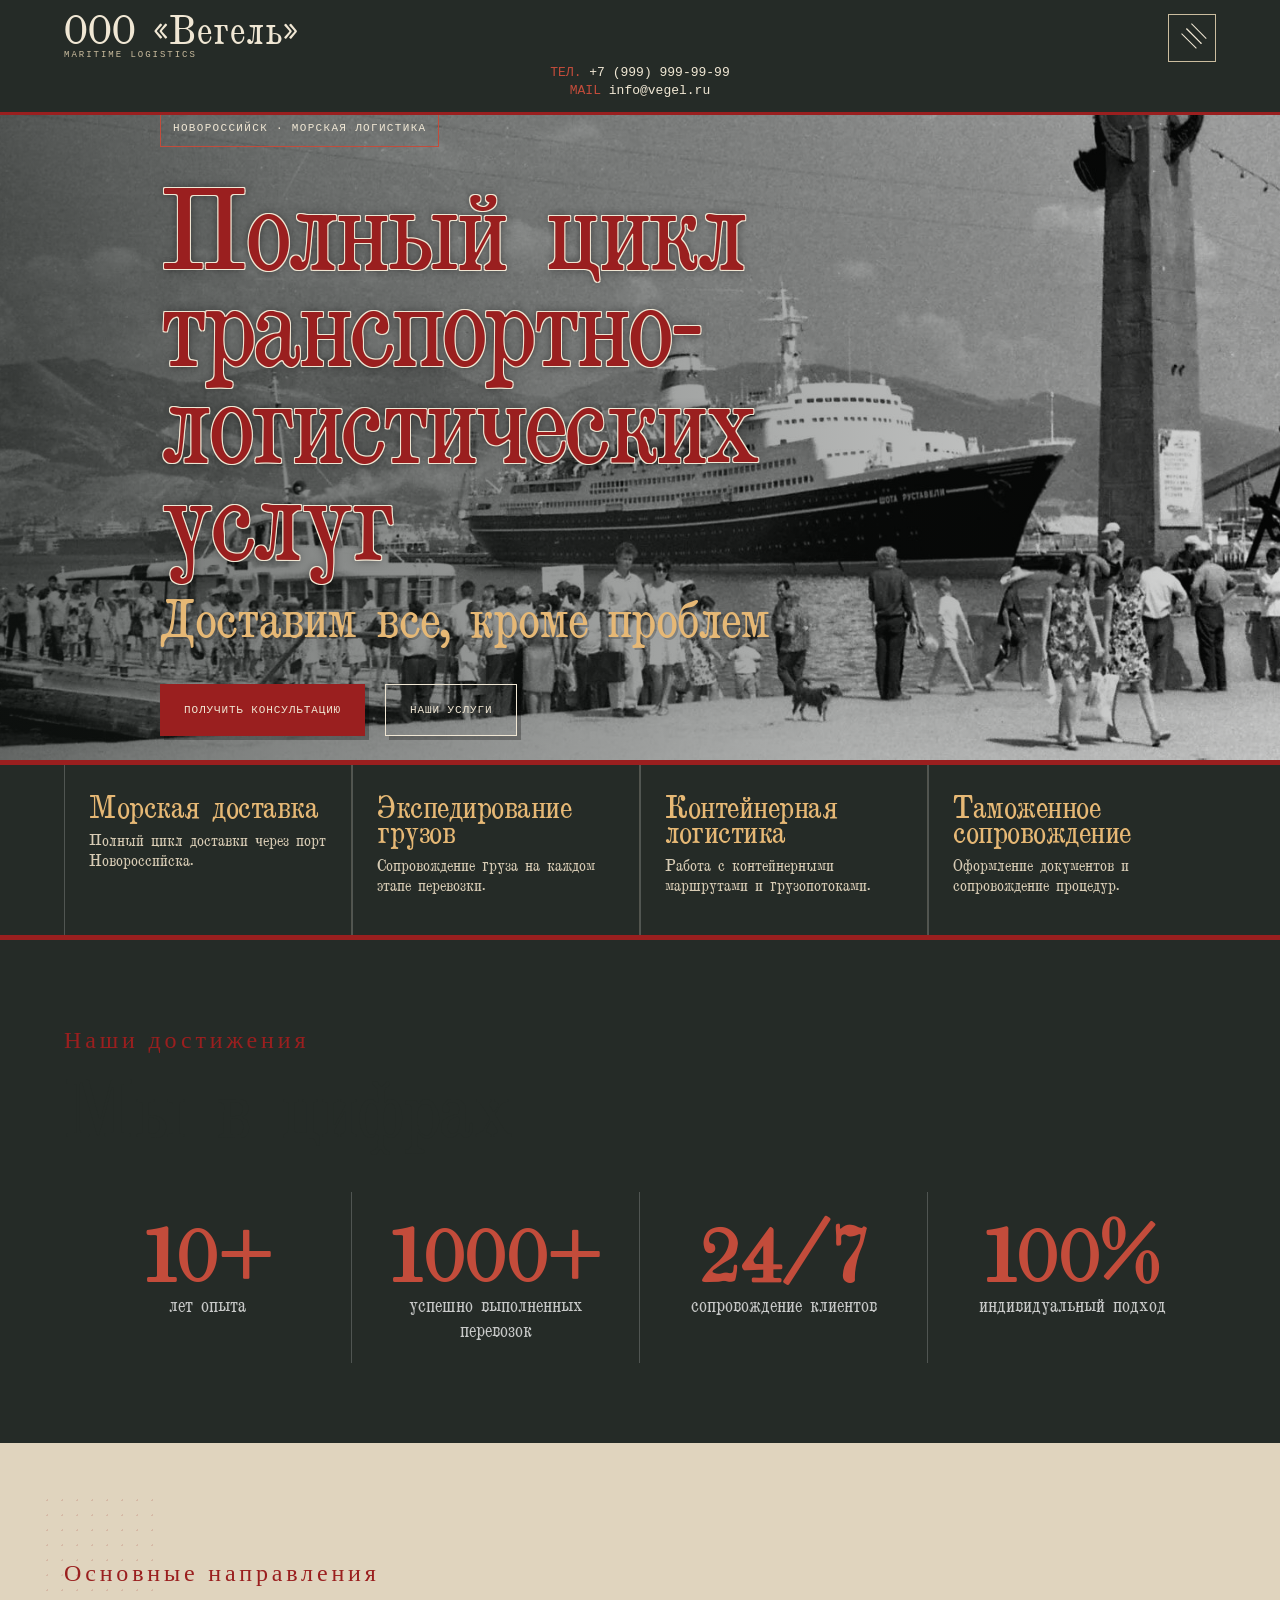
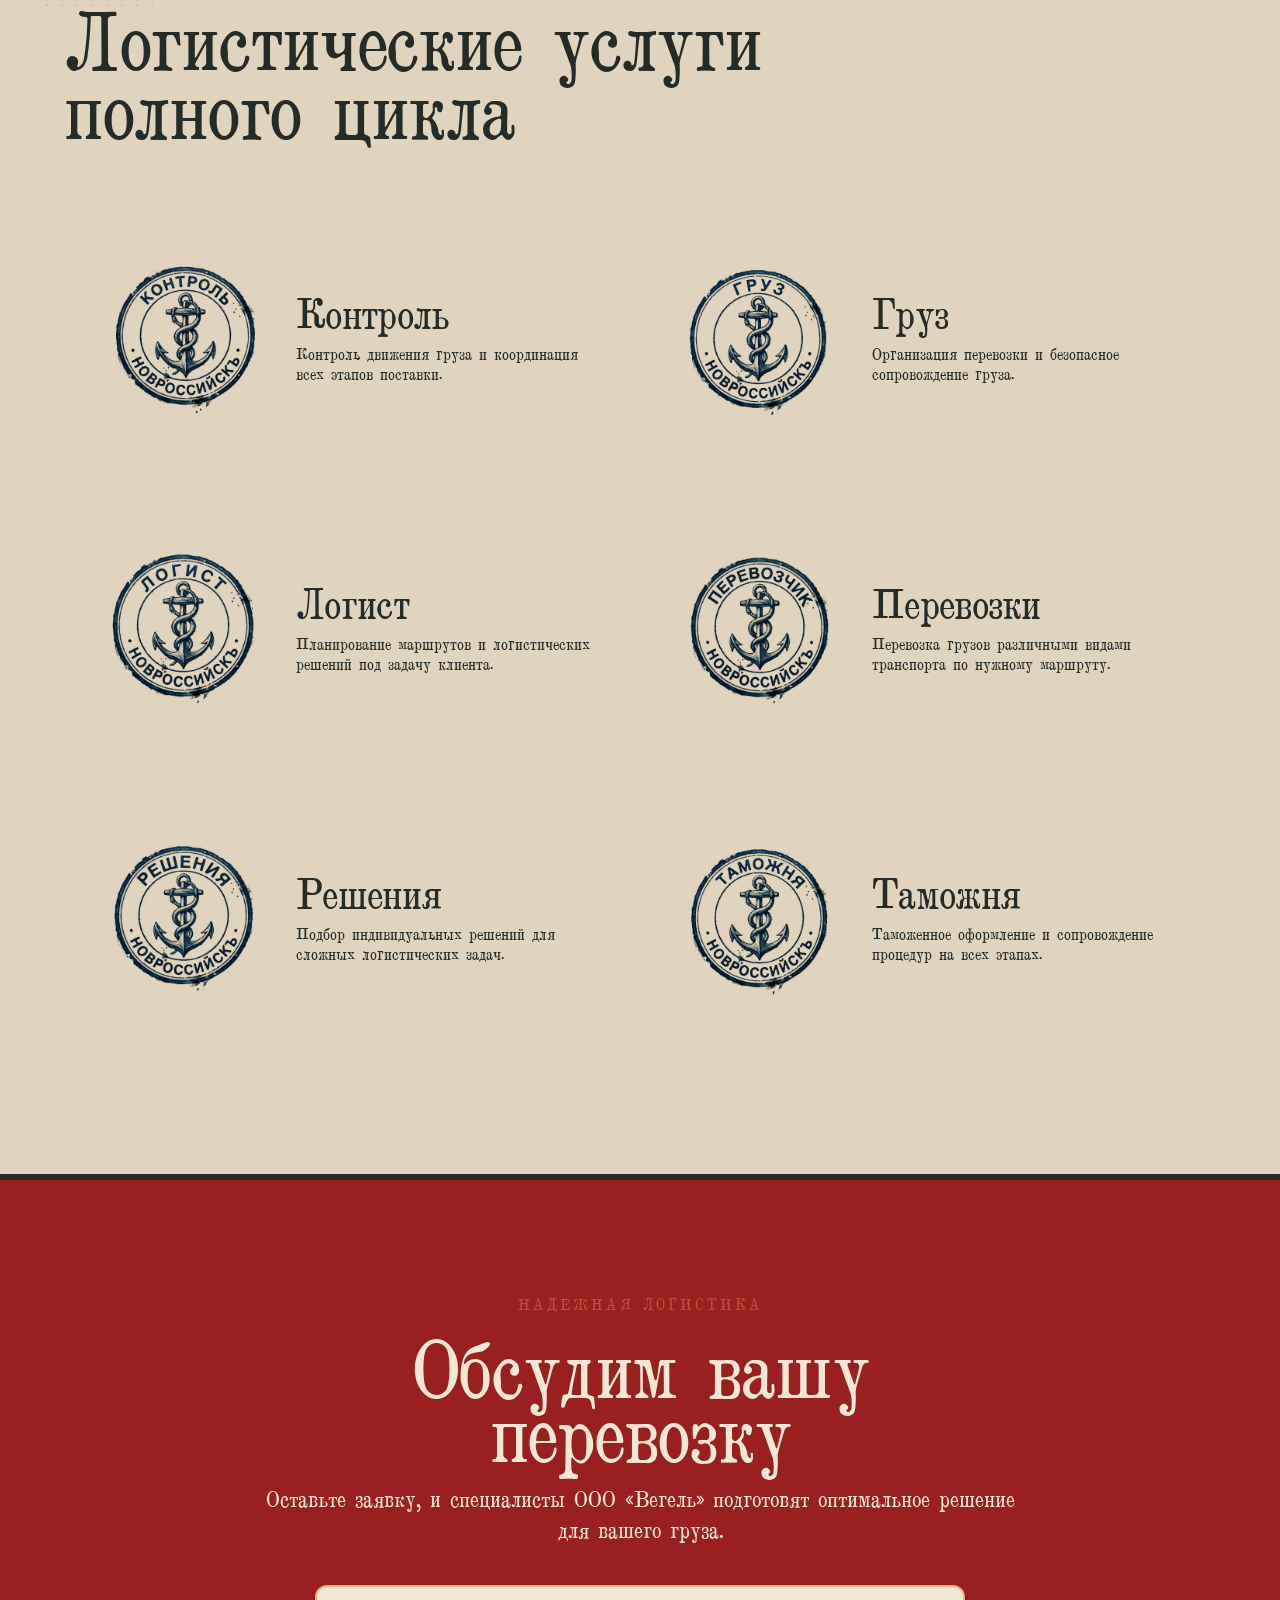
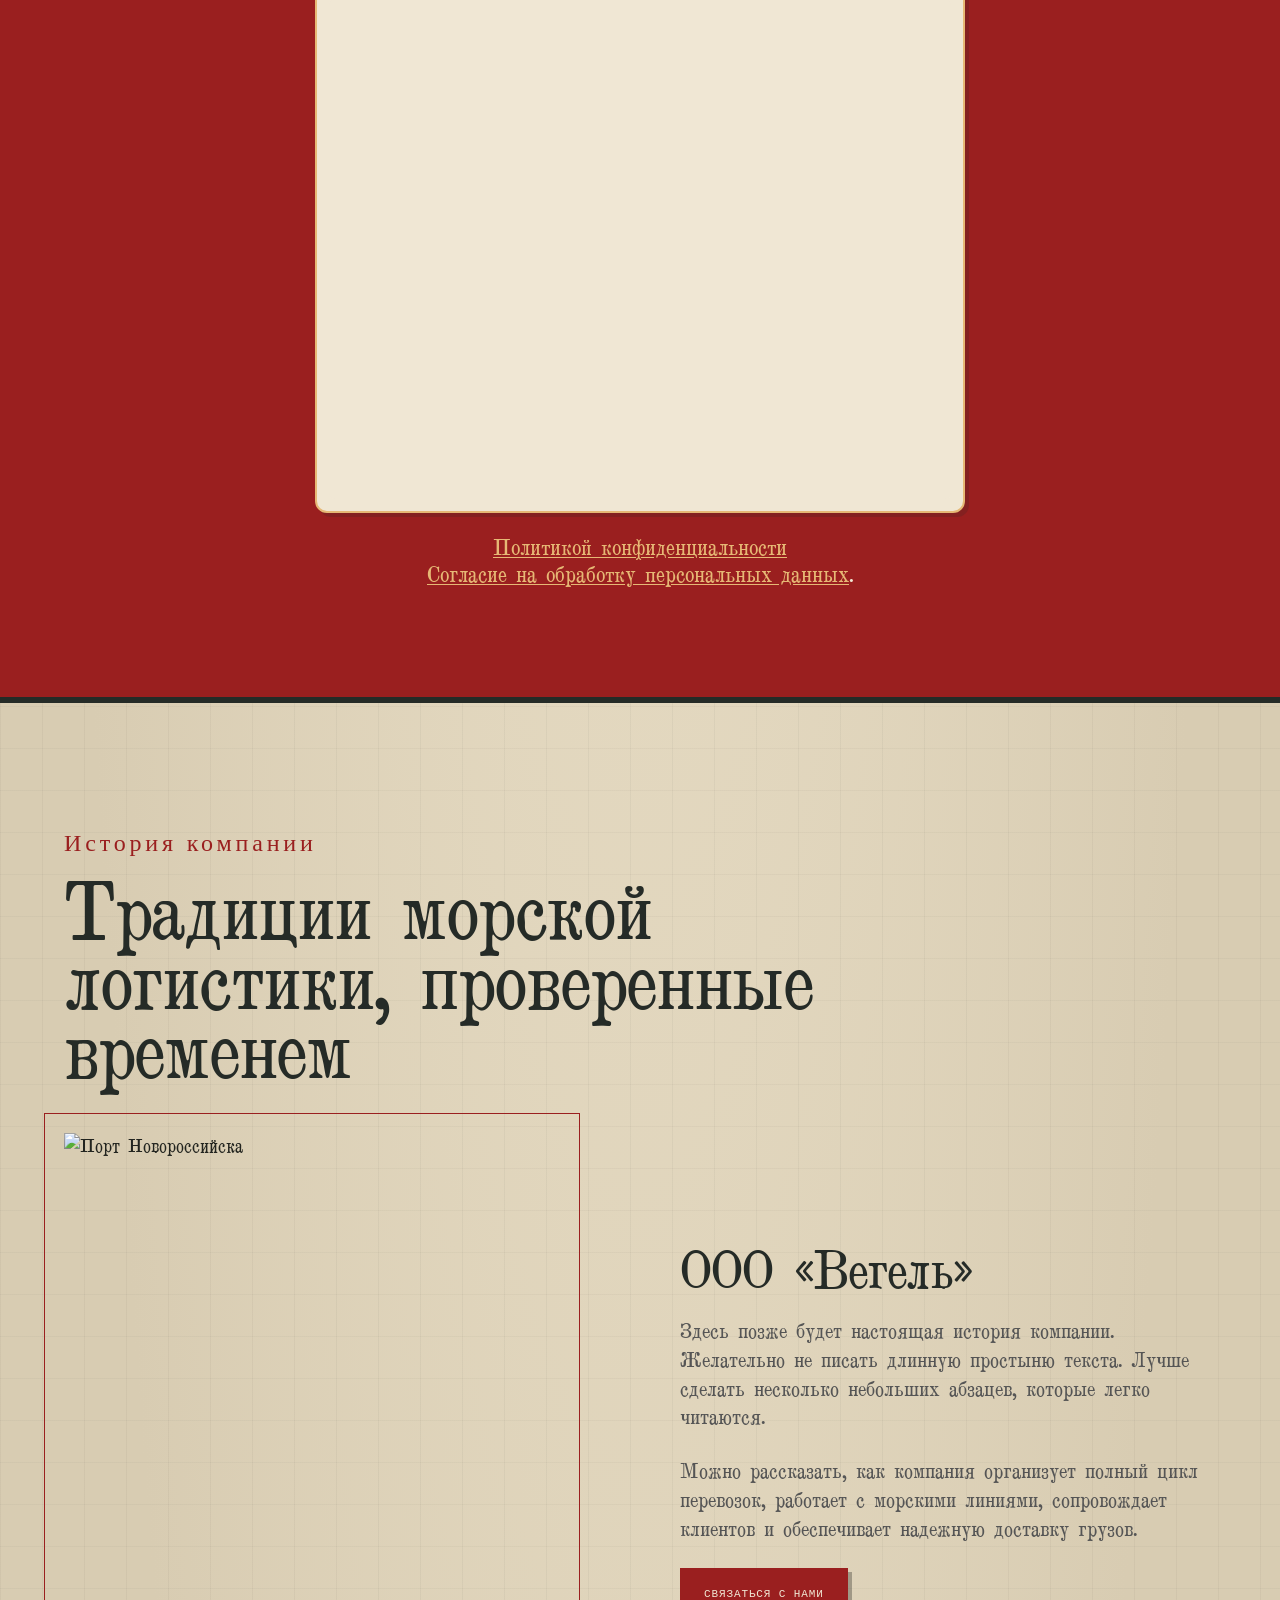
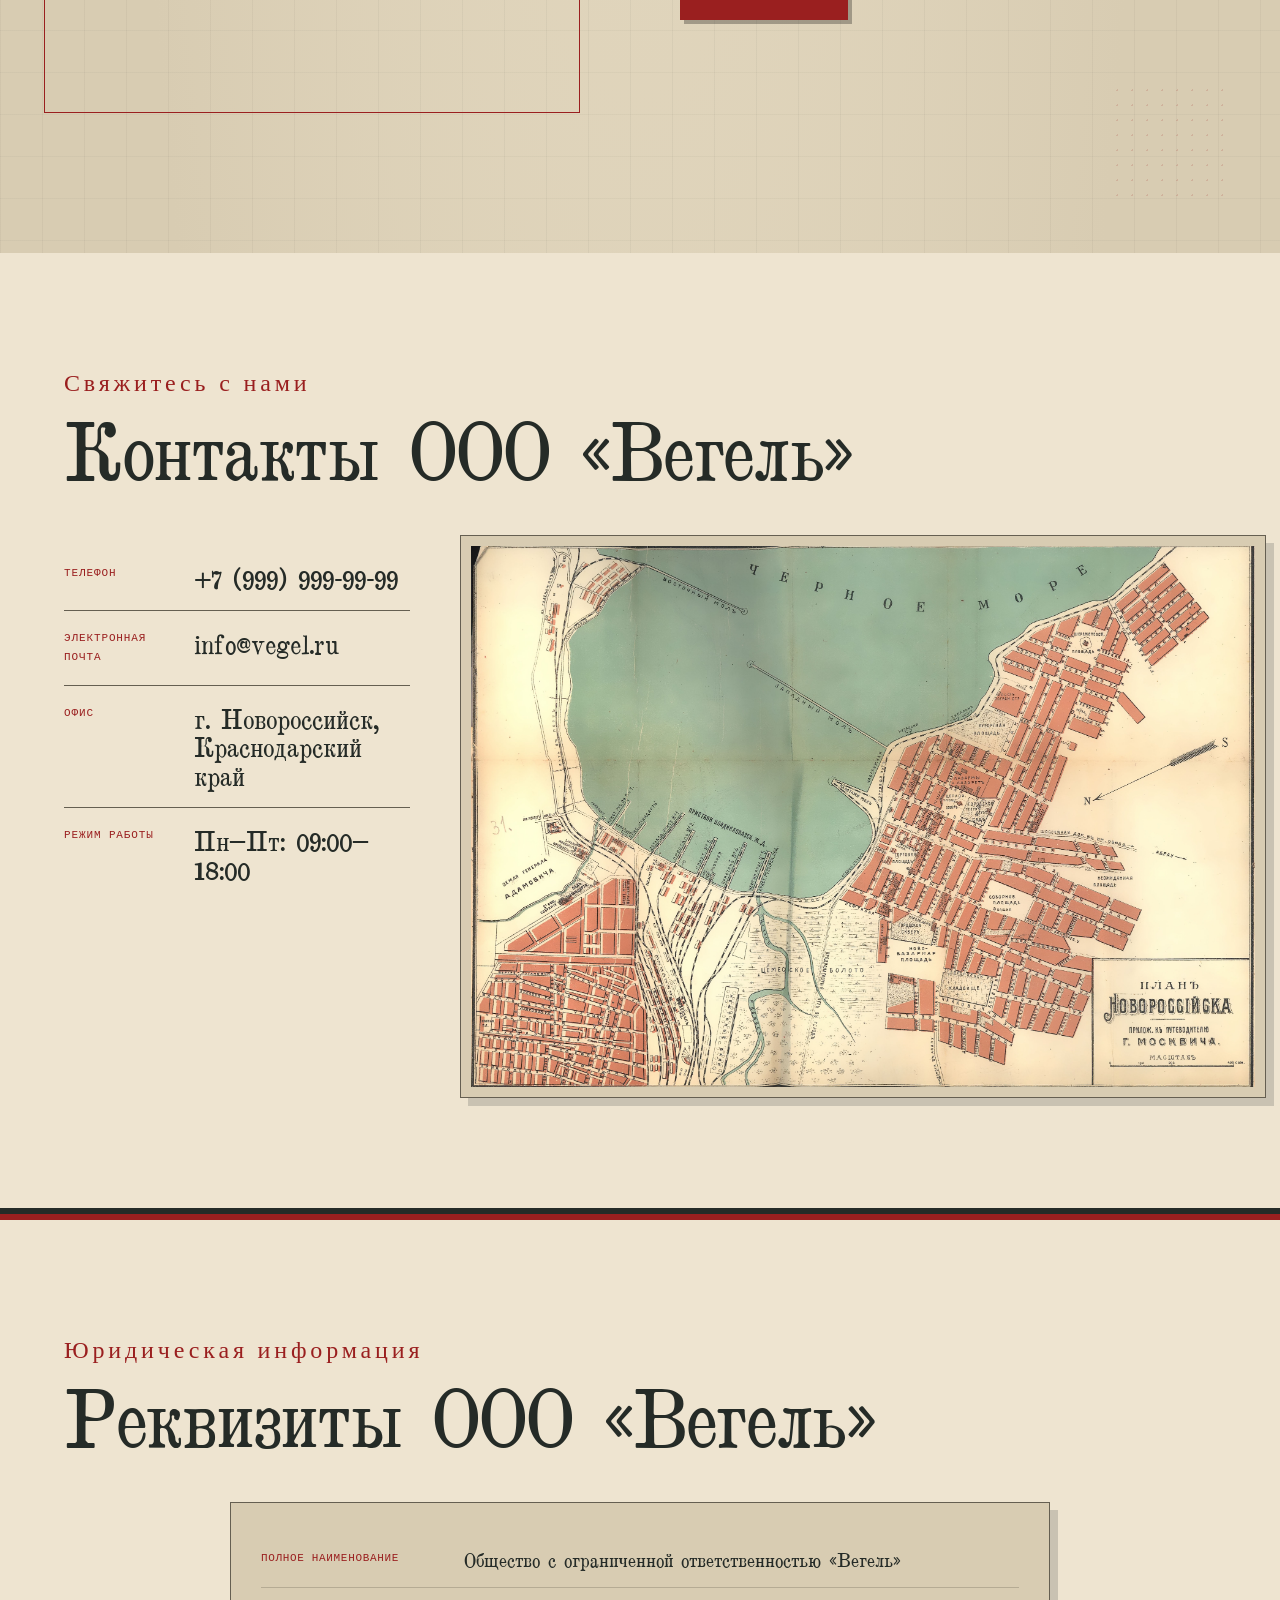
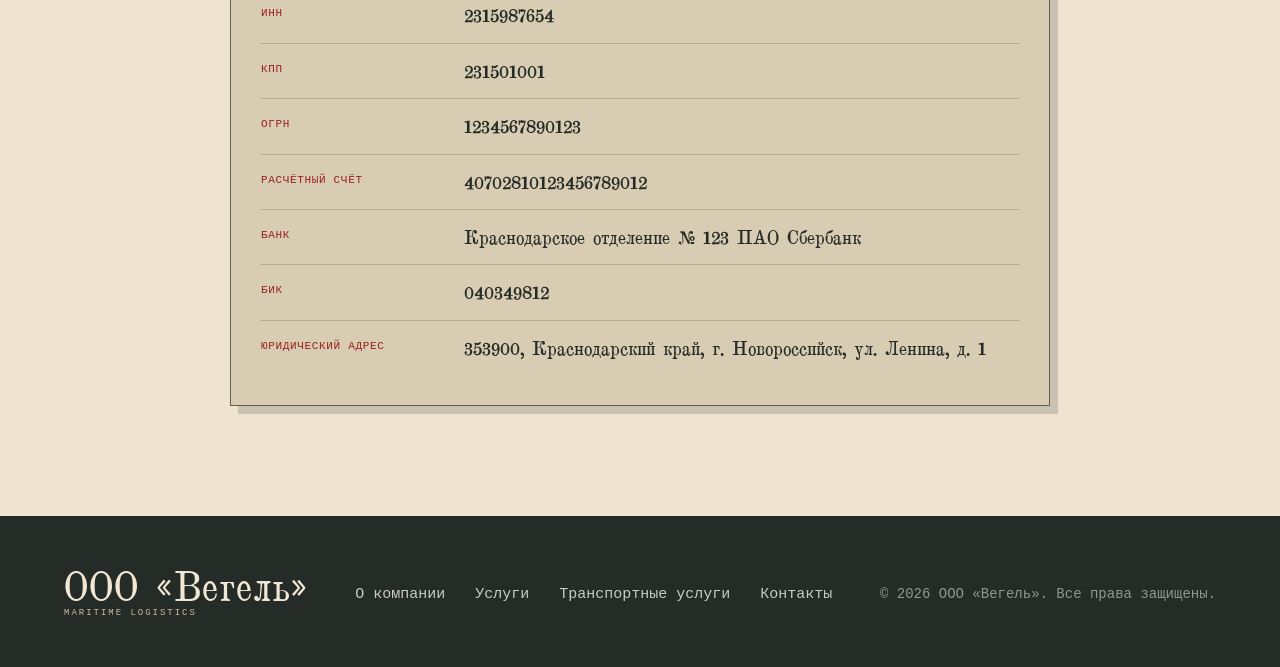
==== index.html @ 132a76b8 "политика конфендициальности" ====
﻿<!DOCTYPE html>
<html lang="ru">
<head>
    <meta charset="UTF-8">
    <meta name="viewport" content="width=device-width, initial-scale=1.0">
    <title>ООО "Вегель" — Морская логистика</title>
    <meta name="description" content="Полный цикл логистических услуг. Морские, контейнерные и мультимодальные перевозки через порт Новороссийска.">
    <!-- Google Fonts -->
    <link rel="preconnect" href="https://fonts.googleapis.com">
    <link rel="preconnect" href="https://fonts.gstatic.com" crossorigin>
    <link href="https://fonts.googleapis.com/css2?family=Forum&family=PT+Mono&display=swap" rel="stylesheet">
    <link rel="stylesheet" href="css/style.css">
</head>
<body class="home-page">

<!-- ===================== -->
<!-- PRELOADER -->
<!-- ===================== -->
<div class="preloader"></div>
<!-- ===================== END PRELOADER ===================== -->

<!-- ===================== -->
<!-- HEADER -->
<!-- ===================== -->
<header class="header">
    <div class="container">
        <a href="/" class="logo">
            <span class="logo-title">ООО «Вегель»</span>
            <span class="logo-subtitle">Maritime Logistics</span>
        </a>
        <div class="menu-wrapper">
            <button class="menu-toggle" type="button" aria-label="Открыть меню" aria-expanded="false" aria-controls="site-menu"><span class="menu-icon" aria-hidden="true"></span></button>
            <nav class="nav" id="site-menu" aria-label="Основная навигация">
                <a href="/">Главная</a>
                <a href="/services/">Услуги</a>
                <a href="/transport/">Транспортные услуги</a>
                <a href="/customs/">Таможенное оформление</a>
                <a href="/company/">О компании</a>
                <a href="/contacts/">Контакты</a>
                <a class="nav-call" href="tel:+79999999999">Позвонить: +7 (999) 999-99-99</a>
            </nav>
        </div>
        <div class="header-contacts">
            <a href="tel:+79999999999">+7 (999) 999-99-99</a>
            <a href="mailto:info@vegel.ru">info@vegel.ru</a>
        </div>
        <button class="burger" type="button" aria-label="Открыть меню" aria-expanded="false" aria-controls="site-menu">
            <span></span>
            <span></span>
            <span></span>
        </button>
    </div>
</header>
<!-- ===================== END HEADER ===================== -->

<!-- ===================== -->
<!-- HERO -->
<!-- ===================== -->
<section class="hero">
    <div class="hero-overlay"></div>
    <div class="container hero-content">
        <span class="hero-label">Новороссийск · Морская логистика</span>
        <h1>Полный цикл транспортно-логистических услуг</h1>
        <p class="hero-slogan">Доставим все, кроме проблем</p>  
        <div class="hero-buttons">
            <a href="/contacts/" class="btn btn-primary">Получить консультацию</a>
            <a href="/services/" class="btn btn-secondary">Наши услуги</a>
        </div>
    </div>
    
</section>
<!-- ===================== END HERO ===================== -->

<!-- ===================== -->
<!-- SHORT INFO -->
<!-- ===================== -->
<section class="info-strip">
    <div class="container">
        <div class="info-item">
            <h3>Морская доставка</h3>
            <p>Полный цикл доставки через порт Новороссийска.</p>
        </div>
        <div class="info-item">
            <h3>Экспедирование грузов</h3>
            <p>Сопровождение груза на каждом этапе перевозки.</p>
        </div>
        <div class="info-item">
            <h3>Контейнерная логистика</h3>
            <p>Работа с контейнерными маршрутами и грузопотоками.</p>
        </div>
        <div class="info-item">
            <h3>Таможенное сопровождение</h3>
            <p>Оформление документов и сопровождение процедур.</p>
        </div>
    </div>
</section>
<!-- ===================== END SHORT INFO ===================== -->

<!-- ===================== -->
<!-- NUMBERS (МЫ В ЦИФРАХ) -->
<!-- ===================== -->
<section class="numbers">
    <div class="container">
        <div class="section-title">
            <span>Наши достижения</span>
            <h2>Мы в цифрах</h2>
        </div>
        <div class="numbers-grid">
            <div class="number-card">
                <h2>10+</h2>
                <p>лет опыта</p>
            </div>
            <div class="number-card">
                <h2>1000+</h2>
                <p>успешно выполненных перевозок</p>
            </div>
            <div class="number-card">
                <h2>24/7</h2>
                <p>сопровождение клиентов</p>
            </div>
            <div class="number-card">
                <h2>100%</h2>
                <p>индивидуальный подход</p>
            </div>
        </div>
    </div>
</section>
<!-- ===================== END NUMBERS ===================== -->

<!-- ===================== -->
<!-- SERVICES -->
<!-- ===================== -->
<section class="services" id="services">
    <div class="container">
        <div class="section-title">
            <span>Основные направления</span>
            <h2>Логистические услуги полного цикла</h2>
        </div>
        <div class="services-grid">
            <article class="service-card" id="transport-services">
                <div class="service-photo" style="background-image: url('/images/servis_control.jpg');"></div>
                <div class="service-content">
                    <h3>Контроль</h3>
                    <p>Контроль движения груза и координация всех этапов поставки.</p>
                </div>
            </article>
            <article class="service-card">
                <div class="service-photo" style="background-image: url('/images/servis_gruz.jpg');"></div>
                <div class="service-content">
                    <h3>Груз</h3>
                    <p>Организация перевозки и безопасное сопровождение груза.</p>
                </div>
            </article>
            <article class="service-card">
                <div class="service-photo" style="background-image: url('/images/servis_logist.jpg');"></div>
                <div class="service-content">
                    <h3>Логист</h3>
                    <p>Планирование маршрутов и логистических решений под задачу клиента.</p>
                </div>
            </article>
            <article class="service-card">
                <div class="service-photo" style="background-image: url('/images/servis_perevozchik.jpg');"></div>
                <div class="service-content">
                    <h3>Перевозки</h3>
                    <p>Перевозка грузов различными видами транспорта по нужному маршруту.</p>
                </div>
            </article>
            <article class="service-card" id="customs-clearance">
                <div class="service-photo" style="background-image: url('/images/servis_reshenia.jpg');"></div>
                <div class="service-content">
                    <h3>Решения</h3>
                    <p>Подбор индивидуальных решений для сложных логистических задач.</p>
                </div>
            </article>
            <article class="service-card">
                <div class="service-photo" style="background-image: url('/images/servis_tamojna.jpg');"></div>
                <div class="service-content">
                    <h3>Таможня</h3>
                    <p>Таможенное оформление и сопровождение процедур на всех этапах.</p>
                </div>
            </article>
        </div>
    </div>
</section>
<!-- ===================== END SERVICES ===================== -->

<!-- ===================== -->
<!-- CTA -->
<!-- ===================== -->
<section class="cta">
    <div class="cta-overlay"></div>
    <div class="container">
        <div class="cta-content">
            <span>Надежная логистика</span>
            <h2>Обсудим вашу перевозку</h2>
            <p>Оставьте заявку, и специалисты ООО «Вегель» подготовят оптимальное решение для вашего груза.</p>
            
                        <!-- ВСТАВКА ФОРМЫ -->
            <div class="cta-form-wrapper">
                <div class="cta-form-container">
                    <script src="https://forms.yandex.ru/_static/embed.js"></script>
                    <iframe 
                        src="https://forms.yandex.ru/u/6a81ccee90fa7baad6b8c528?iframe=1" 
                        frameborder="0" 
                        name="ya-form-6a81ccee90fa7baad6b8c528" 
                        width="100%" 
                        height="500"
                        class="cta-iframe"
                        allow="autofill"
                    ></iframe>
                </div>
                <!-- Блок с согласием и политикой -->
                <div class="cta-form-footer">
                    <p>
                        <a href="./privacy-policy/" target="_blank">Политикой конфиденциальности</a> 
                        <br>
                        <a href="./personal-data/" target="_blank">Согласие на обработку персональных данных</a>.
                    </p>
                </div>
            </div>
            <!-- КОНЕЦ ВСТАВКИ ФОРМЫ -->

        </div>
    </div>
</section>
<!-- ===================== END CTA ===================== -->

<!-- ===================== -->
<!-- ABOUT / ИСТОРИЯ КОМПАНИИ -->
<!-- ===================== -->
<section class="about" id="about">
    <div class="container">
        <div class="section-title">
            <span>История компании</span>
            <h2>Традиции морской логистики, проверенные временем</h2>
        </div>
        <div class="about-wrapper">
            <div class="about-image">
                <img src="img/about.jpg" alt="Порт Новороссийска">
            </div>
            <div class="about-text">
                <h3>ООО «Вегель»</h3>
                <p>Здесь позже будет настоящая история компании. Желательно не писать длинную простыню текста. Лучше сделать несколько небольших абзацев, которые легко читаются.</p>
                <p>Можно рассказать, как компания организует полный цикл перевозок, работает с морскими линиями, сопровождает клиентов и обеспечивает надежную доставку грузов.</p>
                <a href="#contacts" class="btn btn-primary">Связаться с нами</a>
            </div>
        </div>
    </div>
</section>
<!-- ===================== END ABOUT ===================== -->

<!-- ===================== -->
<!-- CONTACT DETAILS (контакты) -->
<!-- ===================== -->
<section class="company-details" id="details">
    <div class="container">
        <div class="section-title">
            <span>Свяжитесь с нами</span>
            <h2>Контакты ООО «Вегель»</h2>
        </div>
        <div class="details-wrapper">
            <!-- Левая колонка – контакты -->
            <div class="details-info">
                <dl class="details-list contacts-list">
                    <div>
                        <dt>Телефон</dt>
                        <dd><a href="tel:+79999999999">+7 (999) 999-99-99</a></dd>
                    </div>
                    <div>
                        <dt>Электронная почта</dt>
                        <dd><a href="mailto:info@vegel.ru">info@vegel.ru</a></dd>
                    </div>
                    <div>
                        <dt>Офис</dt>
                        <dd>г. Новороссийск, Краснодарский край</dd>
                    </div>
                    <div>
                        <dt>Режим работы</dt>
                        <dd>Пн–Пт: 09:00–18:00</dd>
                    </div>
                </dl>
            </div>
            <!-- Правая колонка – карта -->
            <div class="details-map" aria-label="Карта Новороссийска">
                <img src="images/map-novorossiysk.jpg" alt="Карта Новороссийска" class="details-map-img">
            </div>
        </div>
    </div>
</section>

<!-- ===================== -->
<!-- GEOGRAPHY -->
<!-- ===================== -->
<section class="geography">
    <div class="container">
        <div class="section-title">
            <span>География работы</span>
            <h2>Логистические маршруты без ограничений</h2>
        </div>
        <div class="geography-wrapper">
            <div class="geography-text">
                <p>Благодаря расположению в Новороссийске компания имеет прямой доступ к одному из крупнейших морских транспортных узлов России.</p>
                <p>Мы организуем перевозки, соединяя морские маршруты, автомобильный транспорт и складскую инфраструктуру.</p>
                <ul>
                    <li>Морские направления</li>
                    <li>Контейнерные линии</li>
                    <li>Региональные доставки</li>
                    <li>Международная логистика</li>
                </ul>
            </div>
            <div class="map-placeholder">
                <div class="map-circle"><span></span></div>
                <div class="map-label">Новороссийск</div>
            </div>
        </div>
    </div>
</section>
<!-- ===================== END GEOGRAPHY ===================== -->

<!-- ===================== -->
<!-- CONTACTS -->
<!-- ===================== -->
<section class="contacts" id="contacts">
    <div class="container">
        <div class="section-title">
            <span>Контакты</span>
            <h2>Свяжитесь с нами</h2>
        </div>
        <div class="contacts-wrapper">
            <div class="contact-info">
                <div class="contact-item">
                    <span>Телефон</span>
                    <a href="tel:+79999999999">+7 (999) 999-99-99</a>
                </div>
                <div class="contact-item">
                    <span>Электронная почта</span>
                    <a href="mailto:info@vegel.ru">info@vegel.ru</a>
                </div>
                <div class="contact-item">
                    <span>Адрес</span>
                    <p>г. Новороссийск, Краснодарский край</p>
                </div>
                <div class="contact-item">
                    <span>Режим работы</span>
                    <p>Пн–Пт: 09:00–18:00</p>
                </div>
            </div>
            <!-- FORM -->
            <form class="contact-form">
                <h3>Оставить заявку</h3>
                <input type="text" placeholder="Ваше имя">
                <input type="tel" placeholder="Телефон">
                <input type="email" placeholder="Email">
                <textarea placeholder="Опишите вашу задачу"></textarea>
                <button type="submit" class="btn btn-primary">Отправить заявку</button>
            </form>
        </div>
    </div>
</section>
<!-- ===================== END CONTACTS ===================== -->

<!-- ===================== -->
<!-- РЕКВИЗИТЫ -->
<!-- ===================== -->
<section class="requisites">
    <div class="container">
        <div class="section-title">
            <span>Юридическая информация</span>
            <h2>Реквизиты ООО «Вегель»</h2>
        </div>
        <div class="requisites-wrapper">
            <div class="requisites-col">
                <dl class="requisites-list">
                    <div>
                        <dt>Полное наименование</dt>
                        <dd>Общество с ограниченной ответственностью «Вегель»</dd>
                    </div>
                    <div>
                        <dt>ИНН</dt>
                        <dd>2315987654</dd>
                    </div>
                    <div>
                        <dt>КПП</dt>
                        <dd>231501001</dd>
                    </div>
                    <div>
                        <dt>ОГРН</dt>
                        <dd>1234567890123</dd>
                    </div>
                    <div>
                        <dt>Расчётный счёт</dt>
                        <dd>40702810123456789012</dd>
                    </div>
                    <div>
                        <dt>Банк</dt>
                        <dd>Краснодарское отделение № 123 ПАО Сбербанк</dd>
                    </div>
                    <div>
                        <dt>БИК</dt>
                        <dd>040349812</dd>
                    </div>
                    <div>
                        <dt>Юридический адрес</dt>
                        <dd>353900, Краснодарский край, г. Новороссийск, ул. Ленина, д. 1</dd>
                    </div>
                </dl>
            </div>
        </div>
    </div>
</section>
<!-- ===================== END РЕКВИЗИТЫ ===================== -->

<!-- ===================== -->
<!-- FOOTER -->
<!-- ===================== -->
<footer class="footer">
    <div class="container">
        <div class="footer-wrapper">
            <div class="footer-logo">
                <span class="logo-title">ООО «Вегель»</span>
                <span class="logo-subtitle">Maritime Logistics</span>
            </div>
            <div class="footer-menu">
                <a href="/company/">О компании</a>
                <a href="/services/">Услуги</a>
                <a href="/transport/">Транспортные услуги</a>
                <a href="/contacts/">Контакты</a>
            </div>
            <div class="footer-copy">© 2026 ООО «Вегель». Все права защищены.</div>
        </div>
    </div>
</footer>
<!-- ===================== END FOOTER ===================== -->

<script src="js/main.js"></script>
</body>
</html>
---- css/style.css ----
/* =====================================================
   VEGEL LOGISTICS — Maritime Archive Style
   ===================================================== */
@import url("../assets/fonts/brokgauzefron.css");

/* =====================================================
   SECTION: RESET & BASE
   ===================================================== */
*, *::before, *::after { margin: 0; padding: 0; box-sizing: border-box; }
html { scroll-behavior: smooth; }
body {
    font-family: "BrokgauzEfron", Georgia, serif;
    font-weight: 400;
    font-synthesis: none;
    background-color: #E5D6B8;
    background-image:
        radial-gradient(circle at 14% 8%, rgba(105,74,39,.13), transparent 24rem),
        radial-gradient(circle at 89% 40%, rgba(80,60,35,.1), transparent 28rem),
        repeating-linear-gradient(0deg, rgba(80,58,30,.025) 0, rgba(80,58,30,.025) 1px, transparent 1px, transparent 5px);
    color: #2D2D2D;
    line-height: 1.6;
    overflow-x: hidden;
}
img { max-width: 100%; display: block; }
a { text-decoration: none; color: inherit; }
button, input, textarea { font-family: inherit; }

/* =====================================================
   SECTION: VARIABLES (основные)
   ===================================================== */
:root {
    --paper: #E5D6B8;
    --paper-light: #F5ECD7;
    --blue: #27322F;
    --blue-light: #465148;
    --gold: #6E4D2D;
    --gold-light: #A77A48;
    --text: #30281C;
    --border: #B9A582;
    --white: #F7EEDB;
    --shadow: 0 20px 50px rgba(54,37,17,0.18);
    --transition: 0.35s ease;
}

/* =====================================================
   SECTION: GLOBAL (container, titles, buttons)
   ===================================================== */
.container { width: min(1200px, 90%); margin: 0 auto; }
.section-title { max-width: 700px; margin-bottom: 70px; }
.section-title span {
    display: block;
    font-family: "Cormorant Garamond", serif;
    color: var(--gold);
    font-size: 24px;
    margin-bottom: 10px;
}
.section-title h2 {
    font-family: "Cormorant Garamond", serif;
    font-size: clamp(40px,5vw,62px);
    line-height: 1.1;
    color: var(--blue);
    font-weight: 600;
}
.btn {
    display: inline-flex;
    align-items: center;
    justify-content: center;
    padding: 16px 35px;
    border-radius: 2px;
    transition: var(--transition);
    font-weight: 500;
    cursor: pointer;
}
.btn-primary { background: var(--gold); color: var(--white); }
.btn-primary:hover { background: var(--blue); }
.btn-secondary { border: 1px solid rgba(255,255,255,0.5); color: var(--white); }
.btn-secondary:hover { background: rgba(255,255,255,0.1); }

/* =====================================================
   SECTION: HEADER
   ===================================================== */
.header {
    position: absolute;
    top: 0;
    left: 0;
    width: 100%;
    z-index: 20;
    padding: 30px 0;
}
.header .container { display: flex; align-items: center; justify-content: space-between; }
.logo { display: flex; flex-direction: column; }
.logo-title {
    font-family: "Cormorant Garamond", serif;
    color: var(--white);
    font-size: 34px;
    line-height: 1;
    font-weight: 600;
}
.logo-subtitle {
    color: rgba(255,255,255,.7);
    text-transform: uppercase;
    letter-spacing: 3px;
    font-size: 11px;
    margin-top: 8px;
}
.nav { display: flex; gap: 35px; }
.nav a {
    color: var(--white);
    font-size: 15px;
    position: relative;
}
.nav a::after {
    content: "";
    position: absolute;
    bottom: -8px;
    left: 0;
    width: 0;
    height: 1px;
    background: var(--gold-light);
    transition: var(--transition);
}
.nav a:hover::after { width: 100%; }
.header-contacts { display: flex; flex-direction: column; text-align: right; }
.header-contacts a { color: var(--white); font-size: 14px; }
.header-contacts a:first-child { font-size: 18px; font-weight: 500; }
.burger {
    display: none;
    background: transparent;
    border: 0;
}
.burger span {
    display: block;
    width: 30px;
    height: 2px;
    background: var(--white);
    margin: 6px;
}

/* =====================================================
   SECTION: HERO
   ===================================================== */
.hero {
    min-height: 760px;
    background-image: url("../images/hero-bg.png");
    background-color: transparent;  /* или удалите эту строку */
    background-size: cover;
    background-position: center;
    background-repeat: no-repeat;
}
.hero-overlay { position: absolute; inset: 0; }
.hero-content {
    position: relative;
    z-index: 2;
    color: var(--white);
    max-width: 850px;
    padding-top: 80px;
}
.hero-label {
    display: inline-block;
    border: 1px solid rgba(255,255,255,.4);
    padding: 8px 18px;
    letter-spacing: 2px;
    text-transform: uppercase;
    font-size: 12px;
    margin-bottom: 30px;
}
.hero h1 {
    font-family: "Cormorant Garamond", serif;
    font-size: clamp(50px,7vw,90px);
    line-height: .95;
    font-weight: 600;
    margin-bottom: 30px;
}
.hero p {
    max-width: 650px;
    font-size: 18px;
    color: rgba(255,255,255,.85);
    margin-bottom: 45px;
}
.hero-buttons { display: flex; gap: 20px; }
.hero-scroll {
    position: absolute;
    bottom: 40px;
    left: 50%;
    transform: translateX(-50%);
    color: rgba(255,255,255,.7);
    text-transform: uppercase;
    letter-spacing: 3px;
    font-size: 11px;
}
.hero-scroll span {
    display: block;
    width: 1px;
    height: 45px;
    background: var(--gold-light);
    margin: 0 auto 15px;
}

.hero-slogan {
    color: #9a1f1f;              /* яркий красный */
    margin-top: 50px;            /* большой отступ от заголовка */
    font-size: 40px;             /* крупный шрифт */
    font-family: "PT Mono", monospace;
    text-shadow: 2px 2px 0 rgba(0,0,0,0.25); /* тень для читаемости на светлом фоне */
    letter-spacing: 0.05em;
    font-weight: 700;            /* жирный для заметности */
} 

/* =====================================================
   SECTION: INFO STRIP
   ===================================================== */
.info-strip {
    background: var(--blue);
    color: var(--white);
    padding: 50px 0;
}
.info-strip .container {
    display: grid;
    grid-template-columns: repeat(4,1fr);
    gap: 30px;
}
.info-item {
    position: relative;
    padding: 25px;
    border-left: 1px solid rgba(255,255,255,.2);
}
.info-item h3 {
    font-family: "Cormorant Garamond", serif;
    font-size: 28px;
    margin-bottom: 12px;
    font-weight: 600;
}
.info-item p { color: rgba(255,255,255,.7); font-size: 14px; }

/* =====================================================
   SECTION: ABOUT
   ===================================================== */
.about { padding: 120px 0; }
.about-wrapper {
    display: grid;
    grid-template-columns: 1fr 1fr;
    gap: 80px;
    align-items: center;
}
.about-image { position: relative; }
.about-image::before {
    content: "";
    position: absolute;
    width: 100%;
    height: 100%;
    border: 1px solid var(--gold);
    left: -20px;
    top: -20px;
    z-index: -1;
}
.about-image img { width: 100%; height: 600px; object-fit: cover; }
.about-text h3 {
    font-family: "Cormorant Garamond", serif;
    font-size: 42px;
    color: var(--blue);
    margin-bottom: 25px;
}
.about-text p {
    margin-bottom: 25px;
    color: #555;
    font-size: 17px;
}

/* =====================================================
   SECTION: SERVICES
   ===================================================== */
.services {
    background: #e0d4be;
    padding: 120px 0;
    position: relative;
}
.services::before {
    content: "";
    position: absolute;
    inset: 0;
    background: transparent;
    pointer-events: none;
}
.services .container { position: relative; }
.services-grid {
    display: grid;
    grid-template-columns: repeat(2, minmax(0, 1fr));
    gap: 30px;
}
.service-card {
    background: #e0d4be;
    border: 1px solid #e0d4be;
    padding: 28px;
    position: relative;
    transition: var(--transition);
    min-height: 280px;
    display: flex;
    align-items: center;
    gap: 24px;
}
.service-card:hover { transform: none; box-shadow: none; border-color: #e0d4be; }
.service-photo {
    flex: 0 0 180px;
    width: 180px;
    height: 180px;
    border-radius: 50%;
    background: #e0d4be;
    background-size: cover;
    background-position: center;
    background-repeat: no-repeat;
    box-shadow: none;
}
.service-content { flex: 1; }
.service-number {
    font-family: "Cormorant Garamond", serif;
    font-size: 48px;
    color: rgba(140,90,43,.25);
    line-height: 1;
    margin-bottom: 12px;
}
.service-card h3 {
    font-family: "Cormorant Garamond", serif;
    font-size: 28px;
    color: var(--blue);
    margin-bottom: 12px;
}
.service-card p { color: #5f513c; font-size: 15px; line-height: 1.6; }

/* =====================================================
   SECTION: ADVANTAGES
   ===================================================== */
.advantages { padding: 120px 0; }
.advantages-wrapper {
    display: grid;
    grid-template-columns: repeat(4,1fr);
    gap: 30px;
}
.advantage-item {
    text-align: center;
    padding: 30px 20px;
}
.advantage-icon {
    width: 75px;
    height: 75px;
    margin: 0 auto 25px;
    border: 1px solid var(--gold);
    border-radius: 50%;
    display: flex;
    align-items: center;
    justify-content: center;
    font-size: 30px;
}
.advantage-item h3 {
    font-family: "Cormorant Garamond", serif;
    color: var(--blue);
    font-size: 30px;
    margin-bottom: 15px;
}
.advantage-item p { color: #666; font-size: 15px; }

/* =====================================================
   SECTION: NUMBERS
   ===================================================== */
.numbers {
    background: var(--blue);
    padding: 80px 0;
    color: var(--white);
}
.numbers-grid {
    display: grid;
    grid-template-columns: repeat(4,1fr);
}
.number-card {
    text-align: center;
    padding: 20px;
    border-right: 1px solid rgba(255,255,255,.2);
}
.number-card:last-child { border: none; }
.number-card h2 {
    font-family: "Cormorant Garamond", serif;
    font-size: 70px;
    color: var(--gold-light);
    line-height: 1;
    margin-bottom: 10px;
}
.number-card p { color: rgba(255,255,255,.75); }

/* =====================================================
   SECTION: PROCESS / TIMELINE
   ===================================================== */
.process {
    padding: 120px 0;
    background: var(--paper-light);
}
.timeline {
    max-width: 850px;
    margin: 0 auto;
    position: relative;
}
.timeline::before {
    content: "";
    position: absolute;
    left: 35px;
    top: 0;
    bottom: 0;
    width: 1px;
    background: var(--border);
}
.timeline-item {
    display: flex;
    gap: 40px;
    position: relative;
    margin-bottom: 55px;
}
.timeline-circle {
    flex-shrink: 0;
    width: 70px;
    height: 70px;
    border-radius: 50%;
    background: var(--blue);
    color: var(--white);
    display: flex;
    align-items: center;
    justify-content: center;
    font-family: "Cormorant Garamond", serif;
    font-size: 32px;
    position: relative;
    z-index: 2;
    border: 4px solid var(--paper-light);
}
.timeline-content { padding-top: 10px; }
.timeline-content h3 {
    font-family: "Cormorant Garamond", serif;
    color: var(--blue);
    font-size: 34px;
    margin-bottom: 10px;
}
.timeline-content p { color: #666; max-width: 500px; }

/* =====================================================
   SECTION: CTA
   ===================================================== */
.cta {
    position: relative;
    padding: 120px 0;
    background: linear-gradient(rgba(20,30,35,.75), rgba(20,30,35,.75)), url("../img/cta.jpg");
    background-size: cover;
    background-position: center;
    color: var(--white);
    text-align: center;
}
.cta-content {
    position: relative;
    z-index: 2;
    max-width: 750px;
    margin: 0 auto;
}
.cta-content span {
    text-transform: uppercase;
    letter-spacing: 3px;
    font-size: 12px;
    color: var(--gold-light);
}
.cta-content h2 {
    font-family: "Cormorant Garamond", serif;
    font-size: clamp(45px,5vw,70px);
    line-height: 1;
    margin: 20px 0;
}
.cta-content p {
    color: rgba(255,255,255,.8);
    font-size: 18px;
    margin-bottom: 40px;
}

/* =====================================================
   SECTION: GEOGRAPHY
   ===================================================== */
.geography { padding: 120px 0; }
.geography-wrapper {
    display: grid;
    grid-template-columns: 1fr 1fr;
    gap: 80px;
    align-items: center;
}
.geography-text p { color: #555; font-size: 17px; margin-bottom: 25px; }
.geography-text ul { list-style: none; margin-top: 30px; }
.geography-text li {
    position: relative;
    padding-left: 30px;
    margin-bottom: 15px;
}
.geography-text li::before {
    content: "";
    width: 10px;
    height: 10px;
    background: var(--gold);
    position: absolute;
    left: 0;
    top: 8px;
    border-radius: 50%;
}
.map-placeholder {
    height: 450px;
    background: #E8DFCE;
    position: relative;
    border: 1px solid var(--border);
    display: flex;
    align-items: center;
    justify-content: center;
    overflow: hidden;
}
.map-placeholder::before {
    content: "";
    position: absolute;
    inset: 30px;
    border: 1px dashed rgba(140,90,43,.35);
}
.map-circle {
    width: 180px;
    height: 180px;
    border: 1px solid var(--gold);
    border-radius: 50%;
    display: flex;
    align-items: center;
    justify-content: center;
}
.map-circle span {
    width: 20px;
    height: 20px;
    background: var(--gold);
    border-radius: 50%;
    box-shadow: 0 0 0 15px rgba(140,90,43,.15);
}
.map-label {
    position: absolute;
    bottom: 80px;
    font-family: "Cormorant Garamond", serif;
    font-size: 32px;
    color: var(--blue);
}

/* =====================================================
   SECTION: CONTACTS (форма и контакты)
   ===================================================== */
.contacts {
    padding: 120px 0;
    background: var(--paper-light);
}
.contacts-wrapper {
    display: grid;
    grid-template-columns: 1fr 1fr;
    gap: 80px;
}
.contact-item {
    margin-bottom: 35px;
    border-bottom: 1px solid var(--border);
    padding-bottom: 20px;
}
.contact-item span {
    display: block;
    text-transform: uppercase;
    letter-spacing: 2px;
    color: var(--gold);
    font-size: 12px;
    margin-bottom: 8px;
}
.contact-item a, .contact-item p {
    font-size: 22px;
    color: var(--blue);
    font-family: "Cormorant Garamond", serif;
}
.contact-form {
    background: var(--paper);
    padding: 45px;
    border: 1px solid var(--border);
}
.contact-form h3 {
    font-family: "Cormorant Garamond", serif;
    color: var(--blue);
    font-size: 40px;
    margin-bottom: 30px;
}
.contact-form input, .contact-form textarea {
    width: 100%;
    border: none;
    border-bottom: 1px solid var(--border);
    background: transparent;
    padding: 15px 0;
    margin-bottom: 25px;
    outline: none;
    font-size: 15px;
}
.contact-form textarea { height: 120px; resize: none; }
.contact-form input:focus, .contact-form textarea:focus { border-color: var(--gold); }

/* =====================================================
   SECTION: FOOTER
   ===================================================== */
.footer {
    background: #13232D;
    color: var(--white);
    padding: 60px 0;
}
.footer-wrapper {
    display: flex;
    align-items: center;
    justify-content: space-between;
    gap: 40px;
}
.footer-logo { display: flex; flex-direction: column; }
.footer-logo .logo-title { font-size: 32px; }
.footer-logo .logo-subtitle { color: rgba(255,255,255,.6); }
.footer-menu { display: flex; gap: 30px; }
.footer-menu a {
    color: rgba(255,255,255,.75);
    transition: var(--transition);
}
.footer-menu a:hover { color: var(--gold-light); }
.footer-copy { color: rgba(255,255,255,.5); font-size: 14px; }

/* =====================================================
   SECTION: DECORATIVE DETAILS
   ===================================================== */
.about, .services, .process, .geography, .contacts { position: relative; }
.about::after, .services::after {
    content: "";
    position: absolute;
    width: 120px;
    height: 120px;
    background-image: radial-gradient(var(--gold) 1px, transparent 1px);
    background-size: 15px 15px;
    opacity: .15;
}
.about::after { right: 50px; bottom: 50px; }
.services::after { left: 40px; top: 50px; }

/* =====================================================
   SECTION: ANIMATIONS
   ===================================================== */
@keyframes fadeUp {
    from { opacity: 0; transform: translateY(30px); }
    to { opacity: 1; transform: translateY(0); }
}
.hero-content { animation: fadeUp .8s ease forwards; }

/* =====================================================
   SECTION: RESPONSIVE — TABLET
   ===================================================== */
@media (max-width: 1100px) {
    .nav { display: none; }
    .header-contacts { display: none; }
    .burger { display: block; }
    .info-strip .container { grid-template-columns: repeat(2,1fr); }
    .services-grid { grid-template-columns: repeat(2,1fr); }
    .advantages-wrapper { grid-template-columns: repeat(2,1fr); }
    .numbers-grid { grid-template-columns: repeat(2,1fr); }
    .number-card { border-bottom: 1px solid rgba(255,255,255,.2); }
    .about-wrapper, .geography-wrapper, .contacts-wrapper {
        grid-template-columns: 1fr;
        gap: 50px;
    }
}

/* =====================================================
   SECTION: RESPONSIVE — MOBILE
   ===================================================== */
@media (max-width: 700px) {
    .container { width: 92%; }
    .header { padding: 20px 0; }
    .logo-title { font-size: 28px; }
    .hero { min-height: 850px; }
    .hero h1 { font-size: 48px; }
    .hero p { font-size: 16px; }
    .hero-buttons { flex-direction: column; align-items: flex-start; }
    .section-title { margin-bottom: 45px; }
    .section-title h2 { font-size: 42px; }
    .info-strip { padding: 30px 0; }
    .info-strip .container { grid-template-columns: 1fr; }
    .info-item { padding: 20px 0; }
    .about, .services, .advantages, .process, .contacts, .geography { padding: 80px 0; }
    .about-image img { height: 400px; }
    .services-grid { grid-template-columns: 1fr; }
    .service-card { padding: 30px; }
    .advantages-wrapper { grid-template-columns: 1fr; }
    .numbers-grid { grid-template-columns: 1fr; }
    .number-card { border-right: none; }
    .number-card h2 { font-size: 60px; }
    .timeline::before { left: 25px; }
    .timeline-item { gap: 20px; }
    .timeline-circle { width: 50px; height: 50px; font-size: 24px; }
    .timeline-content h3 { font-size: 28px; }
    .cta { padding: 80px 0; }
    .map-placeholder { height: 300px; }
    .contact-form { padding: 30px; }
    .footer-wrapper { flex-direction: column; text-align: center; }
    .footer-menu { flex-direction: column; gap: 15px; }
}

/* =====================================================
   SECTION: MOBILE MENU STATE (для бургера)
   ===================================================== */
.header.active .nav {
    display: flex;
    position: absolute;
    top: 90px;
    left: 0;
    width: 100%;
    background: var(--blue);
    flex-direction: column;
    padding: 30px;
    gap: 20px;
}
.header.active .burger span:nth-child(1) { transform: rotate(45deg) translate(5px,5px); }
.header.active .burger span:nth-child(2) { opacity: 0; }
.header.active .burger span:nth-child(3) { transform: rotate(-45deg) translate(7px,-7px); }

/* =====================================================
   SECTION: STICKY HEADER & SITE MENU
   ===================================================== */
.header {
    position: fixed;
    padding: 18px 0;
    background: rgba(27,45,58,.96);
    box-shadow: 0 8px 25px rgba(0,0,0,.18);
    backdrop-filter: blur(10px);
}
.menu-wrapper { position: relative; }
.menu-toggle {
    display: inline-flex;
    align-items: center;
    gap: 10px;
    padding: 11px 16px;
    color: var(--white);
    background: transparent;
    border: 1px solid rgba(255,255,255,.5);
    font-size: 14px;
    cursor: pointer;
    transition: var(--transition);
}
.menu-toggle:hover, .header.menu-open .menu-toggle {
    background: var(--gold);
    border-color: var(--gold);
}
.menu-toggle span {
    width: 8px;
    height: 8px;
    border-right: 1px solid currentColor;
    border-bottom: 1px solid currentColor;
    transform: rotate(45deg) translateY(-2px);
    transition: var(--transition);
}
.header.menu-open .menu-toggle span { transform: rotate(225deg) translate(-2px,-2px); }
@media (min-width: 1101px) {
    .nav {
        display: none;
        position: absolute;
        top: calc(100% + 14px);
        right: 0;
        min-width: 290px;
        flex-direction: column;
        gap: 0;
        padding: 12px;
        background: var(--blue);
        border: 1px solid rgba(255,255,255,.15);
        box-shadow: var(--shadow);
    }
    .header.menu-open .nav { display: flex; }
    .nav a {
        padding: 11px 12px;
        transition: background var(--transition), color var(--transition);
    }
    .nav a:hover { background: rgba(255,255,255,.08); }
}
@media (max-width: 1100px) {
    .menu-toggle { display: none; }
    .menu-wrapper { position: static; }
    .header.active .nav { top: 80px; }
}
@media (max-width: 700px) {
    .header { padding: 14px 0; }
    .header.active .nav { top: 72px; }
}
#transport-services, #customs-clearance { scroll-margin-top: 110px; }
section[id] { scroll-margin-top: 110px; }
.nav-call {
    margin-top: 8px;
    color: var(--gold-light) !important;
    border-top: 1px solid rgba(255,255,255,.16);
    padding-top: 16px !important;
}

/* =====================================================
   SECTION: INNER PAGES
   ===================================================== */
.inner-page { padding: 170px 0 100px; min-height: 100vh; }
.page-intro { max-width: 820px; margin-bottom: 70px; }
.page-kicker {
    display: block;
    margin-bottom: 14px;
    color: var(--gold);
    font-family: "Cormorant Garamond", serif;
    font-size: 24px;
}
.page-intro h1 {
    color: var(--blue);
    font-family: "Cormorant Garamond", serif;
    font-size: clamp(48px, 7vw, 78px);
    line-height: 1;
    font-weight: 600;
}
.page-intro p { max-width: 680px; margin-top: 26px; font-size: 18px; }
.page-grid {
    display: grid;
    grid-template-columns: repeat(3, 1fr);
    gap: 24px;
}
.page-card {
    padding: 36px;
    background: var(--paper-light);
    border: 1px solid var(--border);
}
.page-card h2 {
    margin-bottom: 14px;
    color: var(--blue);
    font-family: "Cormorant Garamond", serif;
    font-size: 32px;
    line-height: 1.1;
}
.page-card p + p { margin-top: 14px; }
.page-card .btn { margin-top: 24px; }
.page-content {
    display: grid;
    grid-template-columns: minmax(0, 1.45fr) minmax(260px, .7fr);
    gap: 70px;
}
.page-content h2 {
    margin-bottom: 22px;
    color: var(--blue);
    font-family: "Cormorant Garamond", serif;
    font-size: 42px;
    line-height: 1.1;
}
.page-content p + p { margin-top: 16px; }
.page-list {
    padding: 32px;
    background: var(--blue);
    color: var(--white);
}
.page-list h2 { color: var(--white); font-size: 30px; }
.page-list li {
    padding: 13px 0;
    border-bottom: 1px solid rgba(255,255,255,.2);
    list-style: none;
}
.page-list li:last-child { border-bottom: 0; }
.contact-page-links {
    display: grid;
    gap: 18px;
}
.contact-page-links a {
    color: var(--blue);
    font-size: 22px;
    font-weight: 500;
}
.home-page .process,
.home-page .geography,
.home-page .contacts { display: none; }

/* =====================================================
   SECTION: HEADER LAYOUT (logo – contacts – menu)
   ===================================================== */
@media (min-width: 1101px) {
    .header .container {
        display: grid;
        grid-template-columns: minmax(220px, 1fr) auto minmax(220px, 1fr);
    }
    .logo { grid-column: 1; justify-self: start; }
    .header-contacts { grid-column: 2; justify-self: center; text-align: center; }
    .menu-wrapper { grid-column: 3; justify-self: end; }
}
.menu-toggle {
    width: 46px;
    height: 46px;
    justify-content: center;
    padding: 0;
}
.menu-toggle .menu-icon,
.menu-toggle .menu-icon::before,
.menu-toggle .menu-icon::after {
    display: block;
    width: 21px;
    height: 1px;
    background: currentColor;
    transition: var(--transition);
}
.menu-toggle .menu-icon { position: relative; }
.menu-toggle .menu-icon::before,
.menu-toggle .menu-icon::after {
    position: absolute;
    left: 0;
    content: "";
}
.menu-toggle .menu-icon::before { top: -7px; }
.menu-toggle .menu-icon::after { top: 7px; }
.header.menu-open .menu-toggle .menu-icon { background: transparent; }
.header.menu-open .menu-toggle .menu-icon::before {
    top: 0;
    transform: rotate(45deg);
}
.header.menu-open .menu-toggle .menu-icon::after {
    top: 0;
    transform: rotate(-45deg);
}

/* =====================================================
   SECTION: FADED ARCHIVE CHARACTER (декоративные штрихи)
   ===================================================== */
.logo-subtitle, .hero-label, .page-kicker, .section-title span { letter-spacing: .16em; }
.logo-subtitle, .hero-label { color: #DEC79F; }
.header { border-bottom: 1px solid rgba(222,199,159,.22); }
.info-strip, .page-card { background-color: rgba(245,236,215,.72); }
.service-card, .advantage-item, .page-card {
    box-shadow: inset 0 0 0 1px rgba(110,77,45,.1);
}
.service-number, .page-kicker { font-variant: small-caps; }
.btn {
    border-radius: 0;
    letter-spacing: .06em;
    text-transform: uppercase;
    font-size: 13px;
}

/* =====================================================
   SECTION: SOVIET PORT ARCHIVE — FULL VISUAL SYSTEM
   (переопределяет некоторые переменные и стили)
   ===================================================== */
:root {
    --paper: #d8ccb2;
    --paper-light: #eee4d0;
    --blue: #252b27;
    --blue-light: #3f4941;
    --gold: #9a1f1f;
    --gold-light: #c34c3b;
    --text: #22241f;
    --border: #655f51;
    --white: #f0e7d4;
    --shadow: 8px 8px 0 rgba(37,43,39,.22);
}
body {
    font-family: "BrokgauzEfron", "Courier New", serif;
    font-weight: 400;
    font-synthesis: none;
    color: var(--text);
    font-size: 15px;
    line-height: 1.7;
    background-color: var(--paper);
    background-image:
        linear-gradient(90deg, rgba(37,43,39,.045) 1px, transparent 1px),
        linear-gradient(rgba(37,43,39,.035) 1px, transparent 1px),
        radial-gradient(ellipse at 50% 0%, #efe5ce 0%, var(--paper) 72%);
    background-size: 42px 42px, 42px 42px, auto;
}
h1, h2, h3,
.logo-title,
.section-title h2,
.page-intro h1,
.page-content h2,
.page-card h2 {
    font-family: "BrokgauzEfron", Georgia, serif !important;
    font-weight: 400;
    letter-spacing: -.02em;
    line-height: 1.08;
    text-transform: none;
    font-variant: small-caps;
}
.header {
    min-height: 78px;
    padding: 12px 0;
    background: #252b27;
    box-shadow: 0 3px 0 #9a1f1f;
    border: 0;
    backdrop-filter: none;
}
.logo-title {
    color: #f0e7d4;
    font-size: 31px;
    letter-spacing: .035em;
    text-transform: none;
    font-variant: small-caps;
}
.logo-subtitle {
    margin-top: 3px;
    color: #cbbd9f !important;
    font-family: "PT Mono", monospace;
    font-size: 9px;
    letter-spacing: .22em;
}
.header-contacts {
    gap: 1px;
    font-family: "PT Mono", monospace;
    line-height: 1.35;
}
.header-contacts a,
.header-contacts a:first-child {
    color: #f0e7d4;
    font-size: 13px;
    font-weight: 400;
}
.header-contacts a:first-child::before { content: "ТЕЛ. "; color: #c34c3b; }
.header-contacts a:last-child::before { content: "MAIL "; color: #c34c3b; }
.menu-toggle {
    width: 48px;
    height: 48px;
    color: #f0e7d4;
    border: 1px solid #cbbd9f;
    background: transparent;
}
.menu-toggle:hover, .header.menu-open .menu-toggle {
    background: #9a1f1f;
    border-color: #9a1f1f;
}
.nav {
    padding: 0;
    background: #252b27;
    border: 2px solid #9a1f1f;
    box-shadow: 8px 8px 0 rgba(37,43,39,.28);
}
@media (min-width: 1101px) {
    .nav { top: calc(100% + 16px); min-width: 350px; }
}
.nav a {
    padding: 14px 18px;
    color: #f0e7d4;
    font-family: "PT Mono", monospace;
    font-size: 12px;
    letter-spacing: .04em;
    text-transform: uppercase;
    border-bottom: 1px solid rgba(240,231,212,.16);
}
.nav a::after { display: none; }
.nav a:hover {
    color: #f0e7d4;
    background: #9a1f1f;
}
.nav-call {
    margin: 0;
    padding-top: 14px !important;
    color: #e6b875 !important;
    border-top: 0;
}
.hero {
    width: 100%;                          /* занимает всю ширину окна */
    aspect-ratio: 1519 / 866;             /* точные пропорции изображения */
    background-image:
        linear-gradient(90deg, rgba(20,25,22,.6) 0%, rgba(20,25,22,.4) 50%, rgba(20,25,22,.15) 100%),
        url("../images/hero-bg.png");
    background-size: cover;               /* при точном соотношении не обрезает */
    background-position: center;
    background-repeat: no-repeat;
    background-color: #0f1920;            /* цвет, если картинка не загрузится */
    /* min-height убираем */
}
.hero-content { max-width: 960px; padding-top: 110px; }
.hero-label {
    padding: 8px 12px;
    color: #f0e7d4 !important;
    border: 1px solid #c34c3b;
    font-family: "PT Mono", monospace;
    font-size: 11px;
    letter-spacing: .12em;
}
.hero h1 {
    max-width: 800px;
    font-family: "BrokgauzEfron", Georgia, serif;
    font-size: clamp(52px, 7vw, 92px);
    line-height: 1.08;
    font-weight: 400;
    letter-spacing: -.045em;
    text-transform: none;
    font-variant: small-caps;
    text-shadow: 3px 3px 0 rgba(0,0,0,.3);
}
.hero p {
    max-width: 650px;
    color: #e7ddc8;
    font-family: "PT Mono", monospace;
    font-size: 15px;
}
.btn {
    min-height: 52px;
    padding: 15px 24px;
    border-radius: 0;
    font-family: "PT Mono", monospace;
    font-size: 11px;
    font-weight: 400;
    letter-spacing: .08em;
    box-shadow: 4px 4px 0 rgba(0,0,0,.28);
}
.btn-primary { background: #9a1f1f; }
.btn-primary:hover { background: #c34c3b; }
.btn-secondary { border: 1px solid #f0e7d4; }
.info-strip {
    padding: 0;
    background: #252b27;
    color: #f0e7d4;
    border-top: 5px solid #9a1f1f;
    border-bottom: 5px solid #9a1f1f;
}
.info-strip .container { gap: 0; }
.info-item {
    min-height: 170px;
    padding: 28px 24px;
    border-right: 1px solid rgba(240,231,212,.22);
}
.info-item:last-child { border-right: 0; }
.info-item h3 {
    margin-bottom: 12px;
    color: #e6b875;
    font-family: "Forum", Georgia, serif;
    font-size: 25px;
    line-height: 1;
}
.info-item p { color: #d7cbb4; font-size: 13px; line-height: 1.5; }
.services, .advantages, .cta {
    position: relative;
    padding: 110px 0;
}
.section-title {
    max-width: 850px;
    margin-bottom: 52px;
}
.section-title h2 {
    color: #252b27;
    font-size: clamp(44px, 5vw, 68px);
    line-height: 1.08;
    font-weight: 400;
    text-transform: none;
    font-variant: small-caps;
}
.services-grid { gap: 0; border: 0; }
.service-card {
    min-height: 290px;
    padding: 32px 28px;
    background: #e0d4be;
    border: 0;
    border-radius: 0;
    box-shadow: none;
}
.services {
    background-color: #e0d4be;
    color: #252b27;
}
.services .section-title h2,
.services .service-card { color: #252b27; }
.service-number {
    color: #252b27;
    font-family: "PT Mono", monospace;
    font-size: 13px;
}
.service-card h3 {
    color: #252b27;
    font-size: 33px;
    line-height: 1.08;
    text-transform: none;
    font-variant: small-caps;
}
.service-card p {
    font-size: 13px;
    line-height: 1.55;
    color: #252b27;
}
.advantages {
    background: #252b27;
    color: #f0e7d4;
    border-top: 6px solid #9a1f1f;
}
.advantages .section-title h2 { color: #f0e7d4; }
.advantage-item {
    padding: 28px;
    background: transparent;
    border: 1px solid rgba(240,231,212,.28);
    border-radius: 0;
    box-shadow: none;
}
.advantage-number, .advantage-item h3 { color: #e6b875; }
.advantage-item p { color: #ded3bd; }
.cta {
    background: #9a1f1f;
    border-top: 6px solid #252b27;
    border-bottom: 6px solid #252b27;
}
.cta h2, .cta p { color: #f0e7d4; }
.cta .btn-primary {
    color: #252b27;
    background: #e6b875;
}

/* =====================================================
   SECTION: COMPANY DETAILS (контакты + карта)
   ===================================================== */
.company-details {
    padding: 110px 0;
    background: var(--paper-light);
    border-bottom: 6px solid #252b27;
}

.details-wrapper {
    display: grid;
    grid-template-columns: 30% 70%;
    gap: 50px;
    align-items: start;
}

/* Левая колонка – контакты */
.details-info {
    padding: 11px 0 34px 0;   /* верхний отступ совпадает с паддингом карты (10px + border 1px) */
}

/* Список контактов */
.details-list {
    display: grid;
    gap: 0;
    /* убираем border-top, чтобы первый пункт не имел лишней линии */
}

.details-list div {
    display: grid;
    grid-template-columns: minmax(100px, .3fr) minmax(0, 1fr);
    gap: 30px;
    padding: 18px 0;
    border-bottom: 1px solid #655f51; /* разделитель между пунктами */
}

/* Убираем нижнюю границу у последнего пункта */
.details-list div:last-child {
    border-bottom: none;
}

/* Подписи (Телефон, Почта, Офис, Режим работы) */
.details-list dt {
    display: block;
    color: #9a1f1f;            /* тёмно-красный, как акцент */
    font-family: "PT Mono", monospace;
    font-size: 11px;
    letter-spacing: .08em;
    text-transform: uppercase;
    font-weight: 400;
}

/* Значения (номер, адрес, время) */
.details-list dd {
    color: #252b27;
    font-size: 22px;           /* крупно, чтобы привлекало внимание */
    line-height: 1.3;
    font-weight: 500;          /* чуть жирнее для читаемости */
    font-variant: small-caps;
    margin: 0;                 /* убираем стандартные отступы */
}

.details-list a {
    color: inherit;
    text-decoration: none;
    transition: color 0.2s;
}

.details-list a:hover {
    color: #c34c3b;            /* акцент при наведении */
}

/* Правая колонка – карта */
.details-map {
    width: 100%;
    aspect-ratio: 2560 / 1789;
    padding: 10px;
    background: #d8ccb2;
    border: 1px solid #655f51;
    box-shadow: 8px 8px 0 rgba(37, 43, 39, .18);
    display: flex;
    align-items: center;
    justify-content: center;
    height: auto;
}

.details-map-img {
    width: 100%; 
    height: 100%;
    object-fit: cover;
    display: block;
}

/* =====================================================
   SECTION: FOOTER (повторное определение)
   ===================================================== */
.footer {
    padding: 46px 0;
    background: #252b27;
    border-top: 0;
}
.footer-menu a, .footer-copy { font-family: "PT Mono", monospace; }

/* =====================================================
   SECTION: INNER PAGES (повторное уточнение)
   ===================================================== */
.inner-page { padding: 165px 0 110px; }
.page-intro {
    padding: 34px 0 45px;
    border-bottom: 4px solid #9a1f1f;
}
.page-intro h1 {
    color: #252b27;
    font-size: clamp(48px, 6vw, 78px);
    line-height: 1.08;
    font-weight: 400;
    text-transform: none;
    font-variant: small-caps;
}
.page-intro p { font-size: 15px; }
.page-grid { gap: 0; border: 1px solid #655f51; }
.page-card {
    min-height: 240px;
    padding: 30px;
    border: 0;
    border-right: 1px solid #655f51;
    border-bottom: 1px solid #655f51;
    border-radius: 0;
    box-shadow: none;
}
.page-card h2, .page-content h2 {
    color: #252b27;
    font-weight: 700;
    text-transform: uppercase;
}
.page-list {
    background: #252b27;
    border-top: 5px solid #9a1f1f;
}

/* =====================================================
   SECTION: RESPONSIVE — дополнительные корректировки
   ===================================================== */
@media (max-width: 700px) {
    body { font-size: 14px; }
    .header { min-height: 70px; }
    .logo-title { font-size: 23px; }
    .header.active .nav { top: 70px; border-width: 0 0 3px; }
    .nav a { padding: 13px 8%; }
    .hero { min-height: 680px; }
    .hero h1 { font-size: 49px; }
    .services, .advantages, .cta, .company-details { padding: 75px 0; }
    .info-item { min-height: auto; border-right: 0; border-bottom: 1px solid rgba(240,231,212,.22); }
    .service-card { min-height: auto; }
    .details-wrapper, .details-list div {
        grid-template-columns: 1fr;
        gap: 12px;
    }
    .details-lead strong { font-size: 27px; }
    .details-list dd { font-size: 20px; }
    .details-map { min-height: 380px; padding: 12px; }
    .details-map-frame span { font-size: 31px; }
}
@media (max-width: 900px) {
    .page-grid, .page-content, .details-wrapper {
        grid-template-columns: 1fr;
    }
    .inner-page { padding-top: 140px; }
}

.hero .hero-slogan {
    font-family: "BrokgauzEfron", Georgia, serif;
    font-variant: small-caps;
    letter-spacing: -.02em;
    color: #e6b875;   /* ← меняем цвет на жёлтый */
    font-size: clamp(28px, 4vw, 42px);
    margin-top: 30px;
    font-weight: 400;
    line-height: 1.08;
    text-shadow: 2px 2px 0 rgba(0,0,0,0.2);
}

.hero h1 {
    color: #9a1f1f;
    text-shadow:
        1px 1px 0 #f0e7d4,
        -1px -1px 0 #f0e7d4,
        1px -1px 0 #f0e7d4,
        -1px 1px 0 #f0e7d4,
        0 0 10px rgba(0,0,0,0.5); /* дополнительная тень для объёма */
} 

/* =====================================================
   SECTION: REQUISITES (Реквизиты)
   ===================================================== */
.requisites {
    padding: 110px 0;
    background: var(--paper-light);
    border-top: 6px solid #9a1f1f;
    border-bottom: 6px solid #252b27;
}

.requisites .section-title h2 {
    color: #252b27;
}

.requisites-wrapper {
    display: grid;
    grid-template-columns: 1fr;        /* одна колонка */
    gap: 0;
    max-width: 820px;                 /* ограничиваем ширину для удобочитаемости */
    margin: 0 auto;
}

.requisites-col {
    padding: 30px;
    background: var(--paper);
    border: 1px solid #655f51;
    box-shadow: 8px 8px 0 rgba(37,43,39,.18);
}

.requisites-list {
    display: grid;
    gap: 0;
}

.requisites-list div {
    display: grid;
    grid-template-columns: minmax(160px, .32fr) minmax(0, 1fr);
    gap: 25px;
    padding: 16px 0;
    border-bottom: 1px solid rgba(101,95,81,.3);
}

.requisites-list div:last-child {
    border-bottom: none;
}

.requisites-list dt {
    font-family: "PT Mono", monospace;
    font-size: 11px;
    letter-spacing: .06em;
    text-transform: uppercase;
    color: #9a1f1f;
}

.requisites-list dd {
    font-size: 16px;
    line-height: 1.4;
    color: #252b27;
    margin: 0;
    font-weight: 500;
}

/* =====================================================
   RESPONSIVE для REQUISITES
   ===================================================== */
@media (max-width: 700px) {
    .requisites {
        padding: 70px 0;
    }
    .requisites-list div {
        grid-template-columns: 1fr;
        gap: 6px;
        padding: 14px 0;
    }
    .requisites-col {
        padding: 20px;
    }
}

/* =====================================================
   СТИЛИ ДЛЯ ФОРМЫ В БЛОКЕ CTA
   ===================================================== */
.cta-form-wrapper {
    margin-top: 40px;
    width: 100%;
    max-width: 650px;
    margin-left: auto;
    margin-right: auto;
}

.cta-form-container {
    background: #f0e7d4;               /* светлый фон, чтобы форма выделялась */
    border: 2px solid #e6b875;          /* золотистая рамка */
    border-radius: 12px;                /* скруглённые углы */
    padding: 12px;                      /* отступ внутри рамки */
    box-shadow: 4px 4px 0 rgba(37, 43, 39, .18);
}

.cta-iframe {
    display: block;
    width: 100%;
    height: 500px;
    border: none;
    border-radius: 6px;                /* небольшие скругления у iframe, чтобы сочеталось */
    background: #f0e7d4;               /* если фон iframe прозрачный, будет виден этот цвет */
}

/* Футер под формой – ссылки */
.cta-form-footer {
    margin-top: 20px;
    text-align: center;
    font-size: 13px;
    line-height: 1.5;
    color: rgba(255, 255, 255, 0.85);   /* светлый текст на тёмном фоне CTA */
}

.cta-form-footer a {
    color: #e6b875;                     /* золотистые ссылки */
    text-decoration: underline;
    transition: color 0.2s;
}

.cta-form-footer a:hover {
    color: #f0e7d4;                     /* при наведении становятся светлее */
}

.cta-form-footer p {
    margin: 0;
}
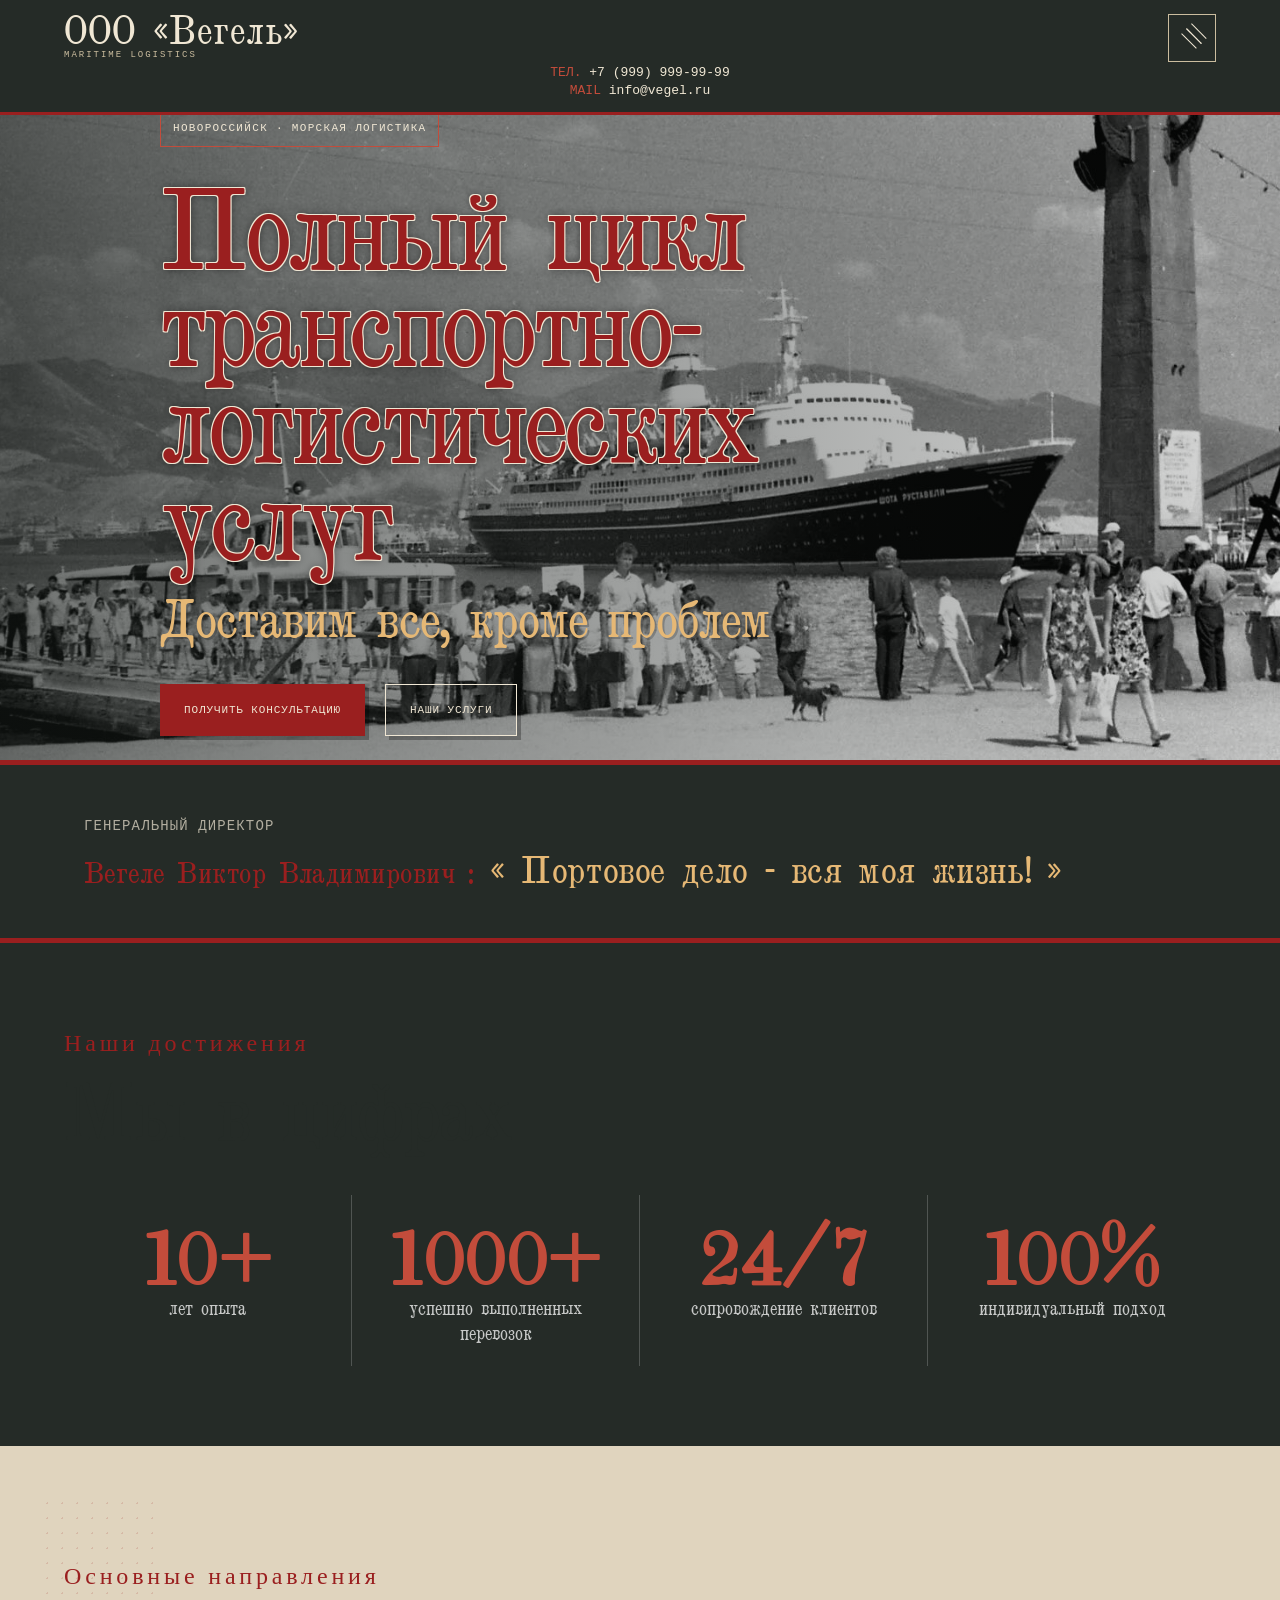
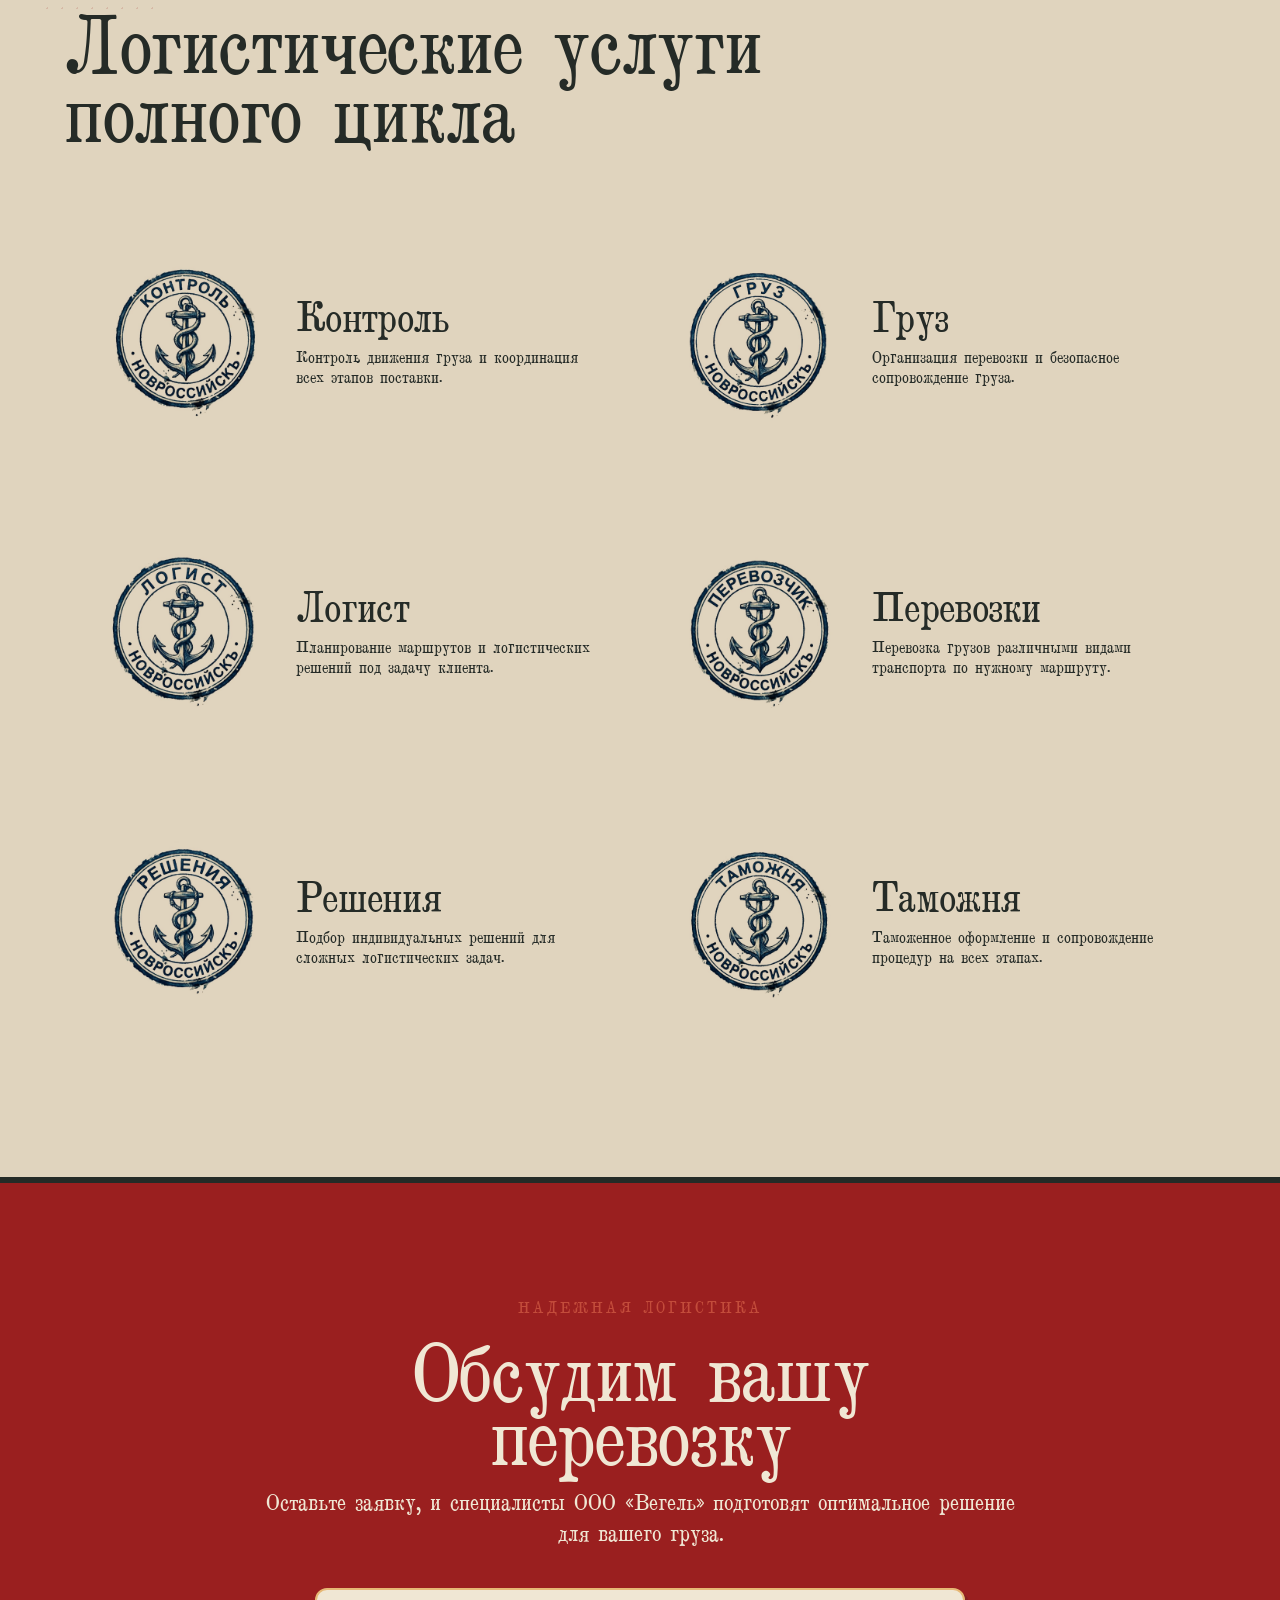
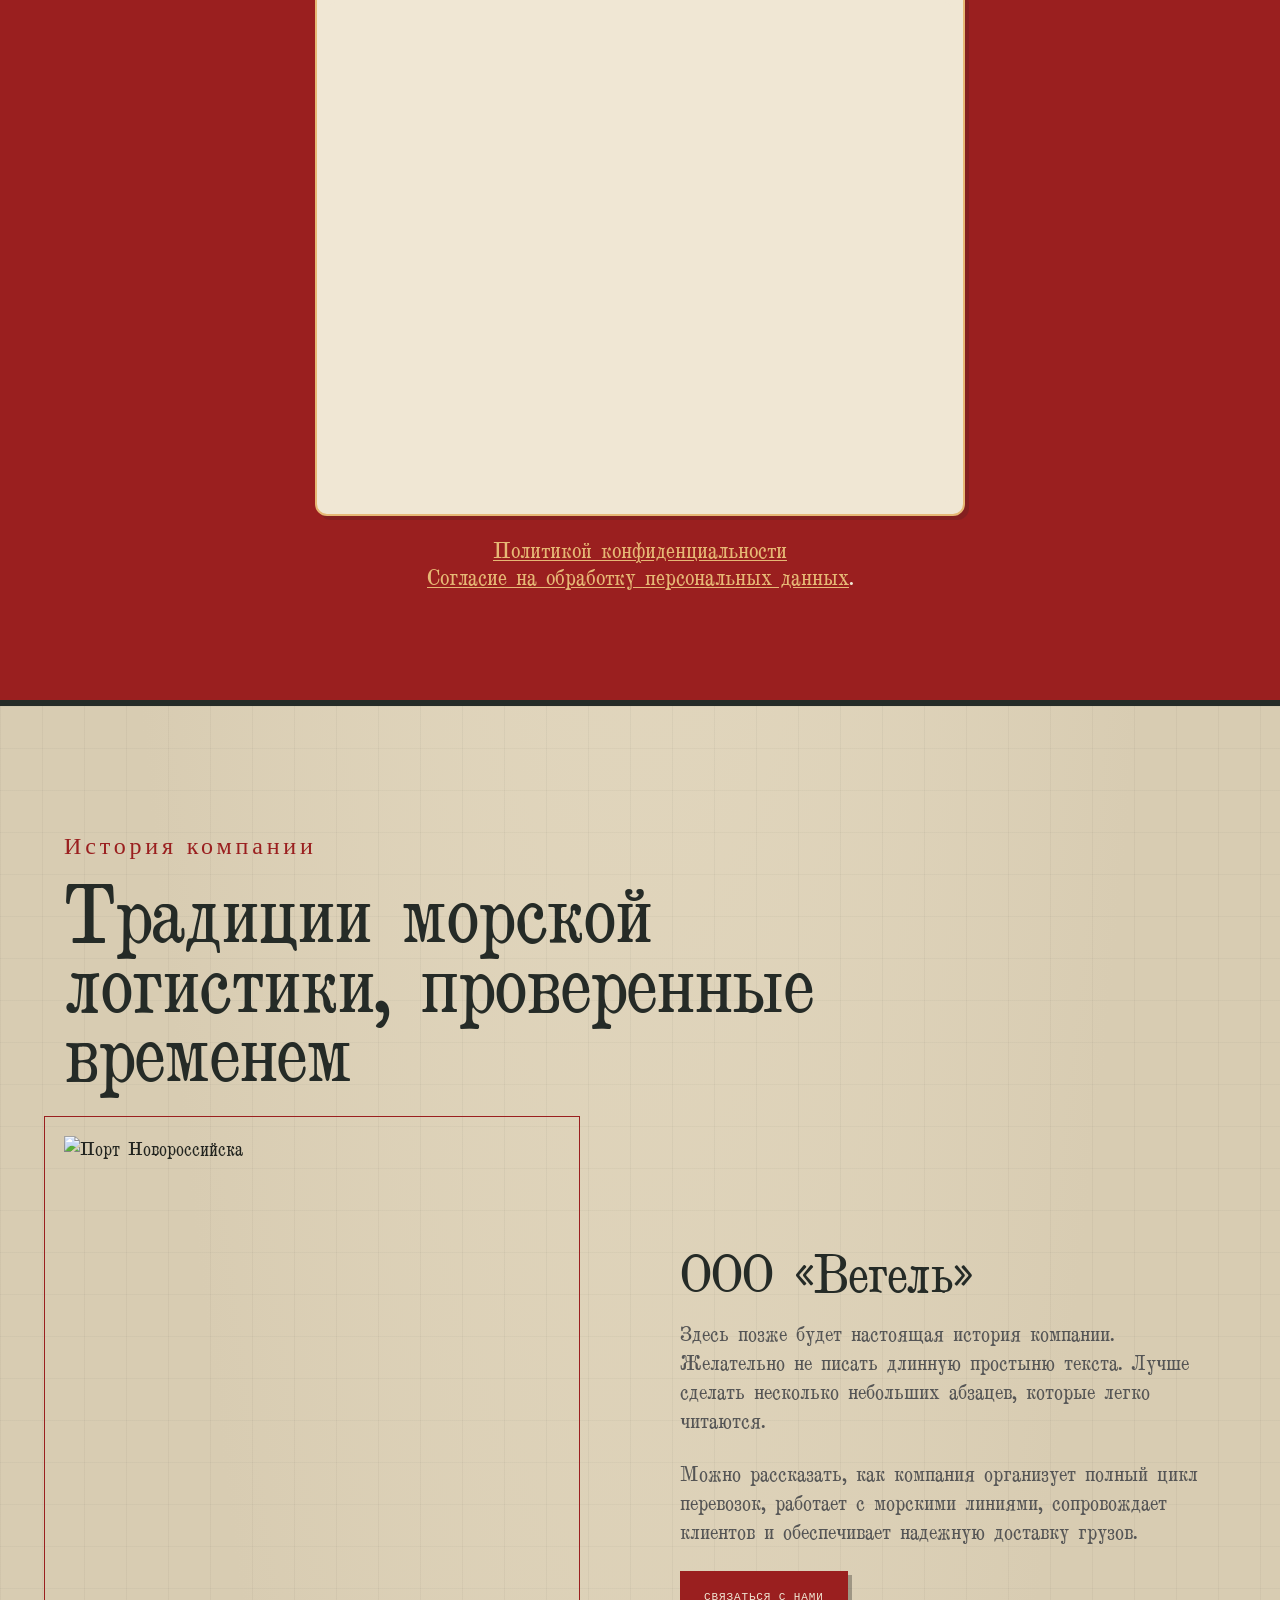
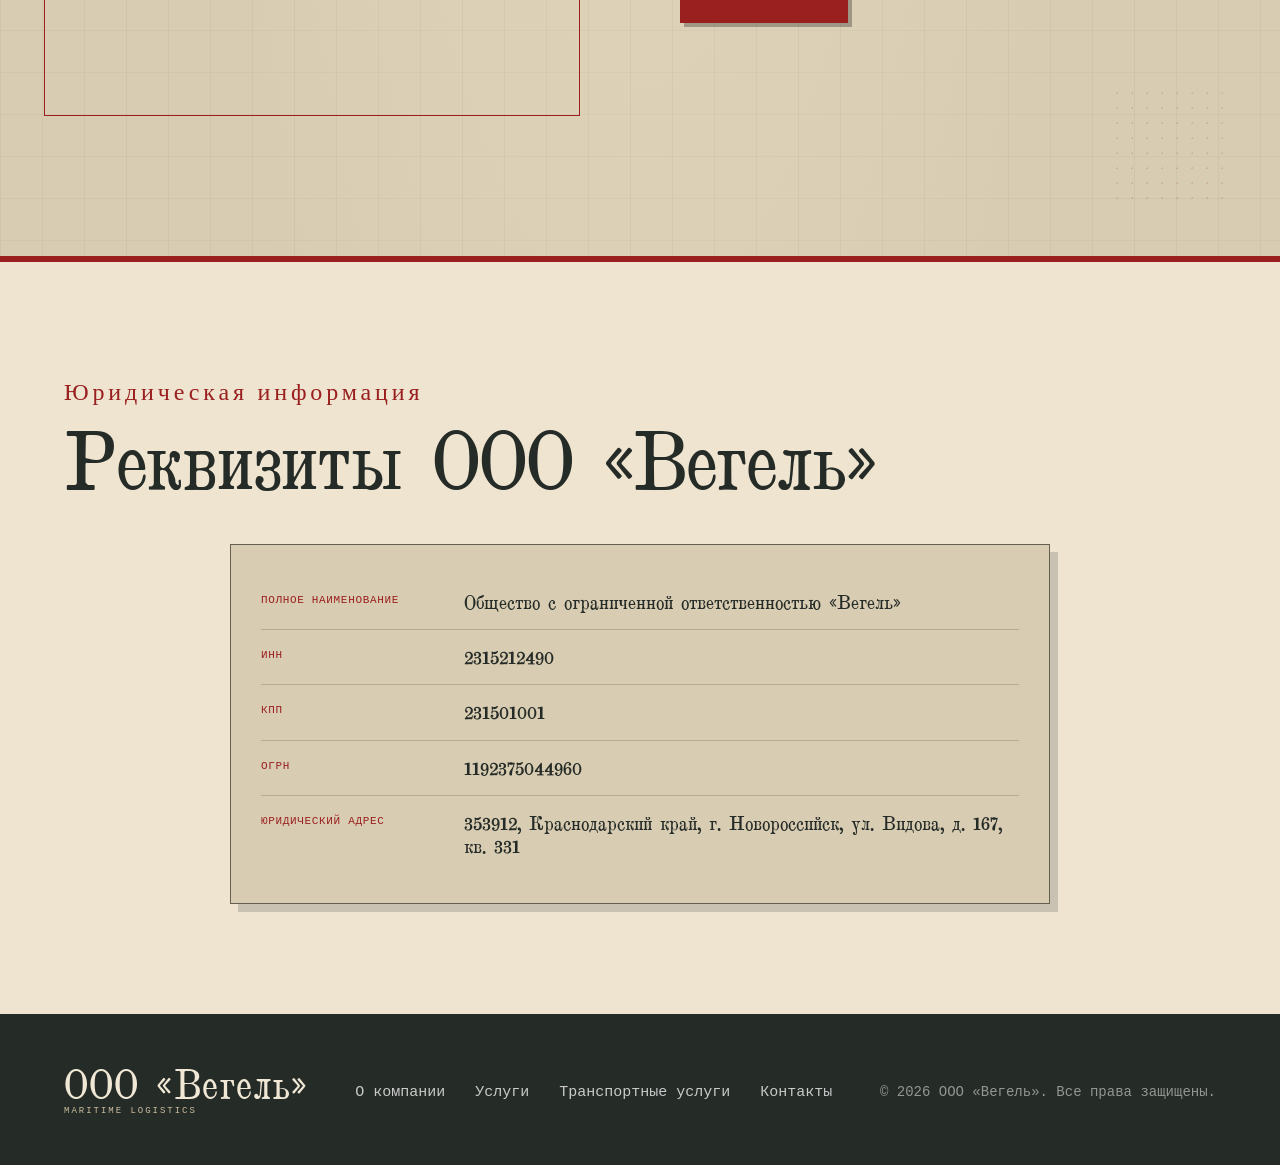
==== commit 5d3de1a5: "реквизиты и цитата" ====
--- a/index.html
+++ b/index.html
@@ -72,29 +72,20 @@
 <!-- ===================== END HERO ===================== -->
 
 <!-- ===================== -->
-<!-- SHORT INFO -->
-<!-- ===================== -->
-<section class="info-strip">
-    <div class="container">
-        <div class="info-item">
-            <h3>Морская доставка</h3>
-            <p>Полный цикл доставки через порт Новороссийска.</p>
-        </div>
-        <div class="info-item">
-            <h3>Экспедирование грузов</h3>
-            <p>Сопровождение груза на каждом этапе перевозки.</p>
-        </div>
-        <div class="info-item">
-            <h3>Контейнерная логистика</h3>
-            <p>Работа с контейнерными маршрутами и грузопотоками.</p>
-        </div>
-        <div class="info-item">
-            <h3>Таможенное сопровождение</h3>
-            <p>Оформление документов и сопровождение процедур.</p>
-        </div>
-    </div>
-</section>
-<!-- ===================== END SHORT INFO ===================== -->
+<!-- QUOTE STRIP (ЦИТАТА ГЕНЕРАЛЬНОГО ДИРЕКТОРА) -->
+<!-- ===================== -->
+<section class="quote-strip">
+    <div class="container">
+        <div class="quote-content">
+            <div class="quote-title">Генеральный директор</div>
+            <div class="quote-body">
+                <span class="quote-author">Вегеле Виктор Владимирович :</span>
+                <span class="quote-text">« Портовое дело - вся моя жизнь! »</span>
+            </div>
+        </div>
+    </div>
+</section>
+<!-- ===================== END QUOTE STRIP ===================== -->
 
 <!-- ===================== -->
 <!-- NUMBERS (МЫ В ЦИФРАХ) -->
@@ -249,73 +240,6 @@
 </section>
 <!-- ===================== END ABOUT ===================== -->
 
-<!-- ===================== -->
-<!-- CONTACT DETAILS (контакты) -->
-<!-- ===================== -->
-<section class="company-details" id="details">
-    <div class="container">
-        <div class="section-title">
-            <span>Свяжитесь с нами</span>
-            <h2>Контакты ООО «Вегель»</h2>
-        </div>
-        <div class="details-wrapper">
-            <!-- Левая колонка – контакты -->
-            <div class="details-info">
-                <dl class="details-list contacts-list">
-                    <div>
-                        <dt>Телефон</dt>
-                        <dd><a href="tel:+79999999999">+7 (999) 999-99-99</a></dd>
-                    </div>
-                    <div>
-                        <dt>Электронная почта</dt>
-                        <dd><a href="mailto:info@vegel.ru">info@vegel.ru</a></dd>
-                    </div>
-                    <div>
-                        <dt>Офис</dt>
-                        <dd>г. Новороссийск, Краснодарский край</dd>
-                    </div>
-                    <div>
-                        <dt>Режим работы</dt>
-                        <dd>Пн–Пт: 09:00–18:00</dd>
-                    </div>
-                </dl>
-            </div>
-            <!-- Правая колонка – карта -->
-            <div class="details-map" aria-label="Карта Новороссийска">
-                <img src="images/map-novorossiysk.jpg" alt="Карта Новороссийска" class="details-map-img">
-            </div>
-        </div>
-    </div>
-</section>
-
-<!-- ===================== -->
-<!-- GEOGRAPHY -->
-<!-- ===================== -->
-<section class="geography">
-    <div class="container">
-        <div class="section-title">
-            <span>География работы</span>
-            <h2>Логистические маршруты без ограничений</h2>
-        </div>
-        <div class="geography-wrapper">
-            <div class="geography-text">
-                <p>Благодаря расположению в Новороссийске компания имеет прямой доступ к одному из крупнейших морских транспортных узлов России.</p>
-                <p>Мы организуем перевозки, соединяя морские маршруты, автомобильный транспорт и складскую инфраструктуру.</p>
-                <ul>
-                    <li>Морские направления</li>
-                    <li>Контейнерные линии</li>
-                    <li>Региональные доставки</li>
-                    <li>Международная логистика</li>
-                </ul>
-            </div>
-            <div class="map-placeholder">
-                <div class="map-circle"><span></span></div>
-                <div class="map-label">Новороссийск</div>
-            </div>
-        </div>
-    </div>
-</section>
-<!-- ===================== END GEOGRAPHY ===================== -->
 
 <!-- ===================== -->
 <!-- CONTACTS -->
@@ -377,7 +301,7 @@
                     </div>
                     <div>
                         <dt>ИНН</dt>
-                        <dd>2315987654</dd>
+                        <dd>2315212490</dd>
                     </div>
                     <div>
                         <dt>КПП</dt>
@@ -385,23 +309,11 @@
                     </div>
                     <div>
                         <dt>ОГРН</dt>
-                        <dd>1234567890123</dd>
-                    </div>
-                    <div>
-                        <dt>Расчётный счёт</dt>
-                        <dd>40702810123456789012</dd>
-                    </div>
-                    <div>
-                        <dt>Банк</dt>
-                        <dd>Краснодарское отделение № 123 ПАО Сбербанк</dd>
-                    </div>
-                    <div>
-                        <dt>БИК</dt>
-                        <dd>040349812</dd>
+                        <dd>1192375044960</dd>
                     </div>
                     <div>
                         <dt>Юридический адрес</dt>
-                        <dd>353900, Краснодарский край, г. Новороссийск, ул. Ленина, д. 1</dd>
+                        <dd>353912, Краснодарский край, г. Новороссийск, ул. Видова, д. 167, кв. 331</dd>
                     </div>
                 </dl>
             </div>
--- a/css/style.css
+++ b/css/style.css
@@ -1516,4 +1516,81 @@
 
 .cta-form-footer p {
     margin: 0;
+}
+
+/* =====================================================
+   QUOTE STRIP — цитата генерального директора
+   ===================================================== */
+.quote-strip {
+    padding: 50px 0;
+    background: #252b27;
+    color: #f0e7d4;
+    border-top: 5px solid #9a1f1f;
+    border-bottom: 5px solid #9a1f1f;
+}
+
+.quote-content {
+    max-width: 1200px;          /* достаточно широко для длинной строки */
+    margin: 0 auto;
+    text-align: left;
+    padding: 0 20px;
+}
+
+/* Первая строка — должность */
+.quote-title {
+    font-family: "PT Mono", monospace;
+    font-size: 14px;
+    text-transform: uppercase;
+    letter-spacing: .08em;
+    color: rgba(240, 231, 212, 0.7);
+    margin-bottom: 6px;
+}
+
+/* Вторая строка — имя, двоеточие и цитата (одна строка) */
+.quote-body {
+    font-family: "BrokgauzEfron", "Georgia", serif;
+    font-size: clamp(22px, 2.6vw, 36px);   /* общий размер строки */
+    line-height: 1.3;
+    color: #f0e7d4;
+    white-space: nowrap;         /* запрещаем перенос на десктопе */
+    overflow: hidden;
+    text-overflow: ellipsis;
+}
+
+.quote-author {
+    color: #9a1f1f;
+    font-variant: small-caps;
+    letter-spacing: .02em;
+    font-size: 0.7em;           /* имя чуть меньше, чтобы цитата выделялась */
+}
+
+.quote-colon {
+    color: #e6b875;
+    margin: 0 4px 0 2px;
+    font-size: 0.9em;
+}
+
+/* Цитата — красная и крупнее */
+.quote-text {
+    color: #e6b875;             /* основной красный цвет */
+    font-size: 0.9em;          /* увеличиваем цитату относительно имени */
+    font-weight: 500;           /* чуть насыщеннее для акцента */
+    letter-spacing: 0.02em;
+}
+
+/* На мобильных устройствах разрешаем перенос */
+@media (max-width: 700px) {
+    .quote-body {
+        white-space: normal;
+        font-size: clamp(20px, 4.5vw, 28px);
+    }
+    .quote-text {
+        font-size: 1.1em;       /* на мобильных чуть меньше, чтобы не разрывало */
+    }
+    .quote-author {
+        font-size: 0.9em;
+    }
+    .quote-colon {
+        font-size: 0.9em;
+    }
 }
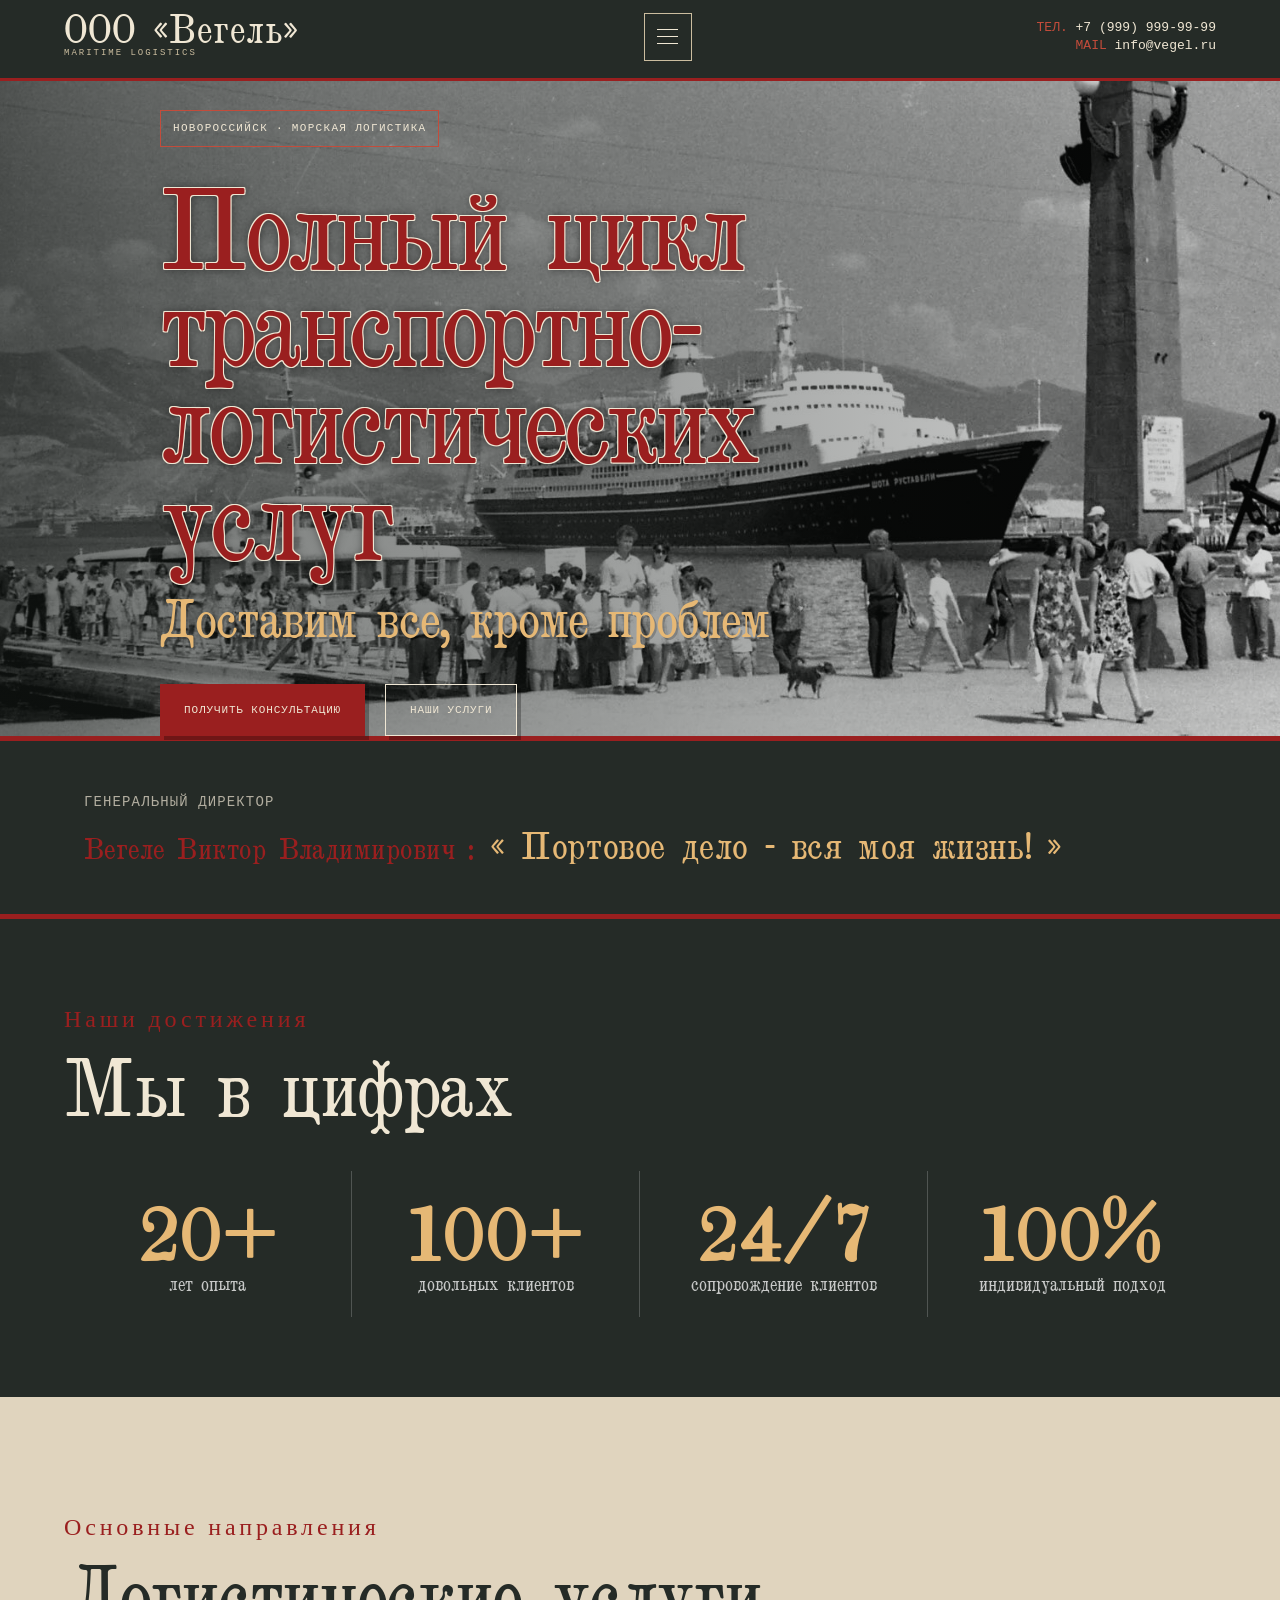
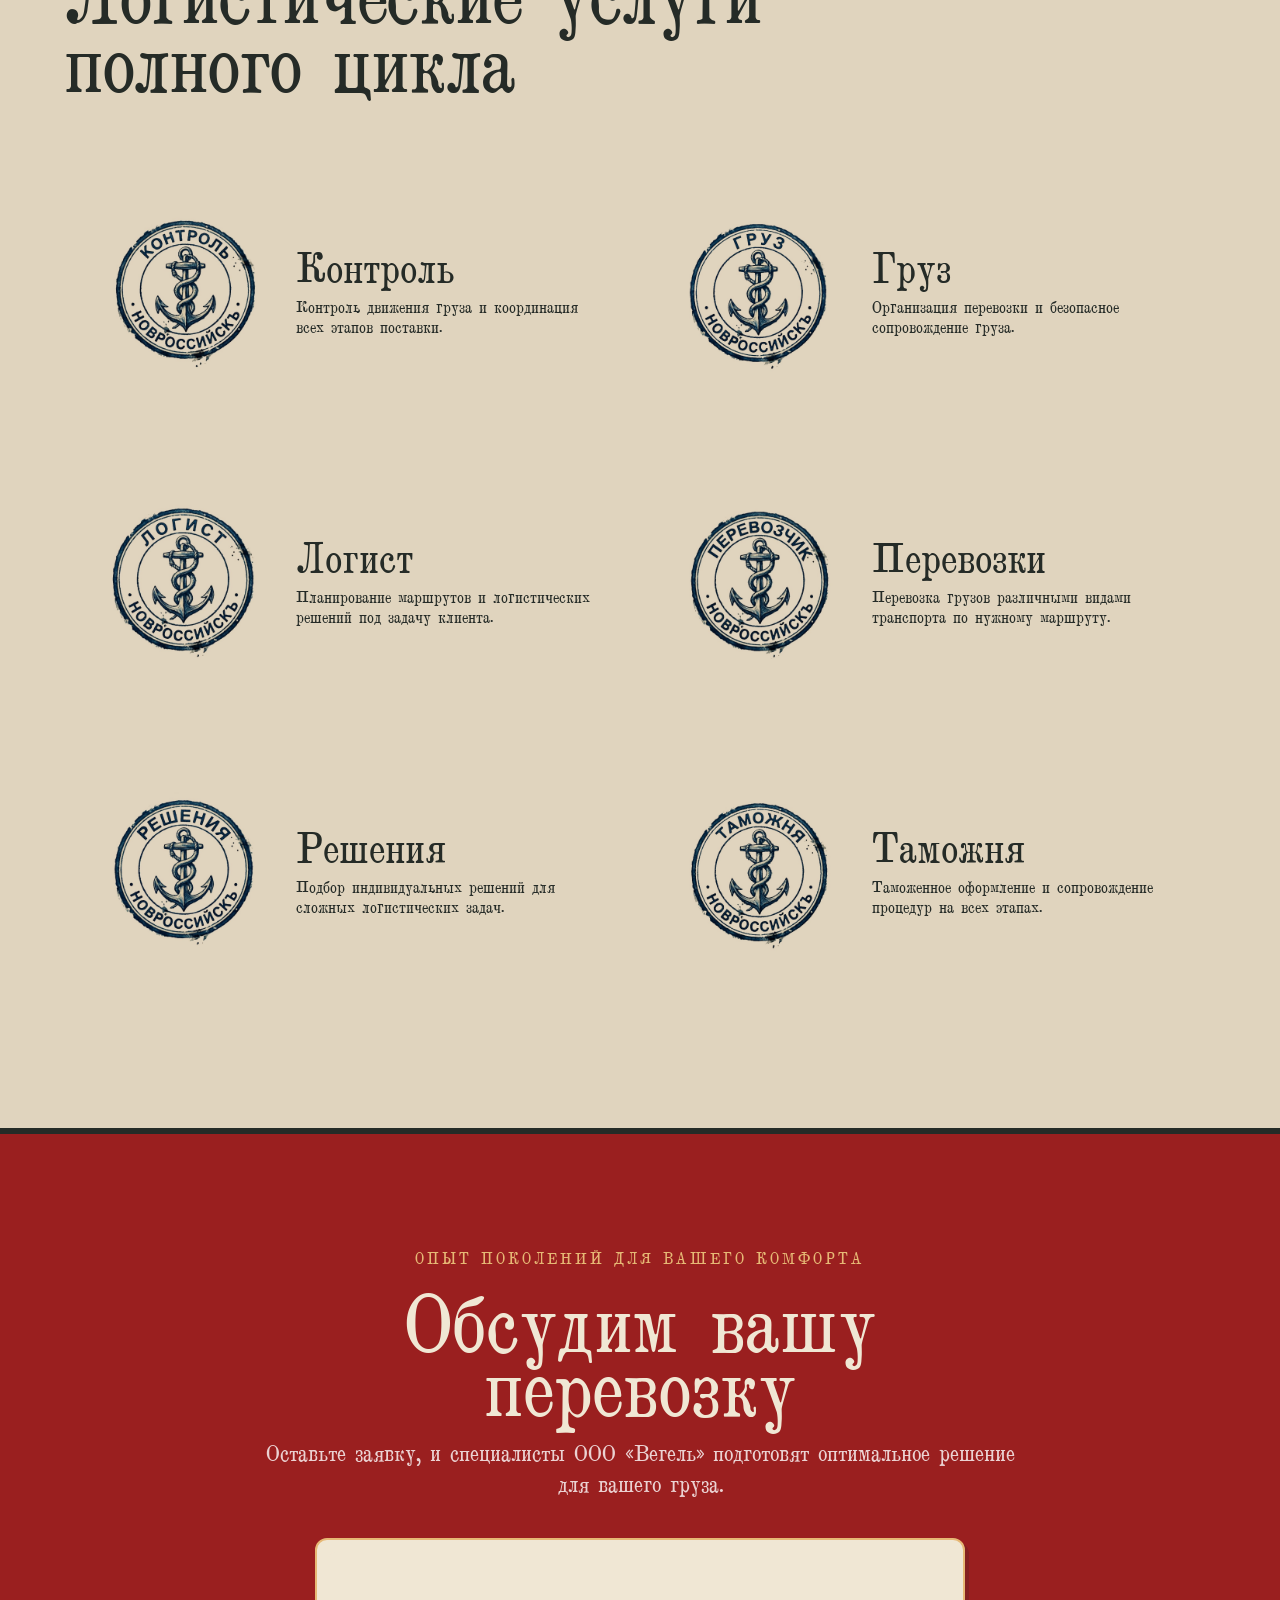
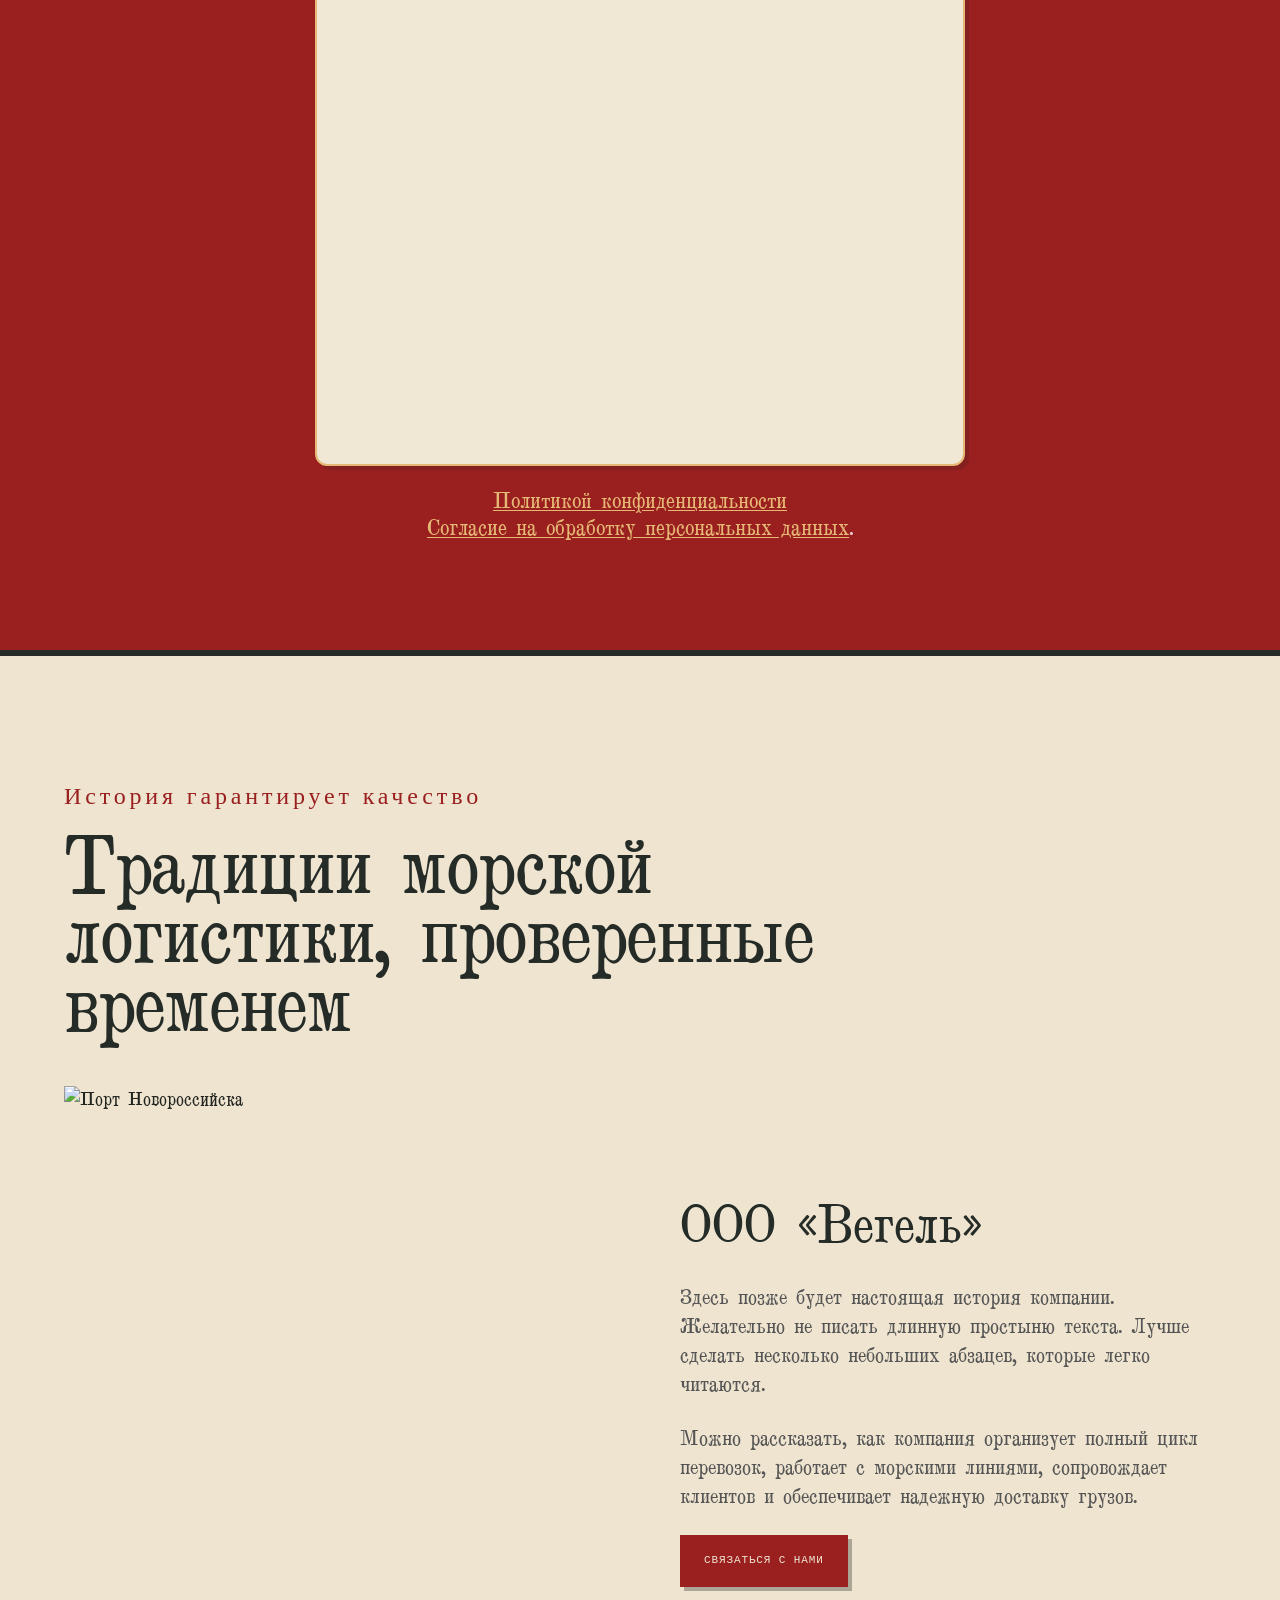
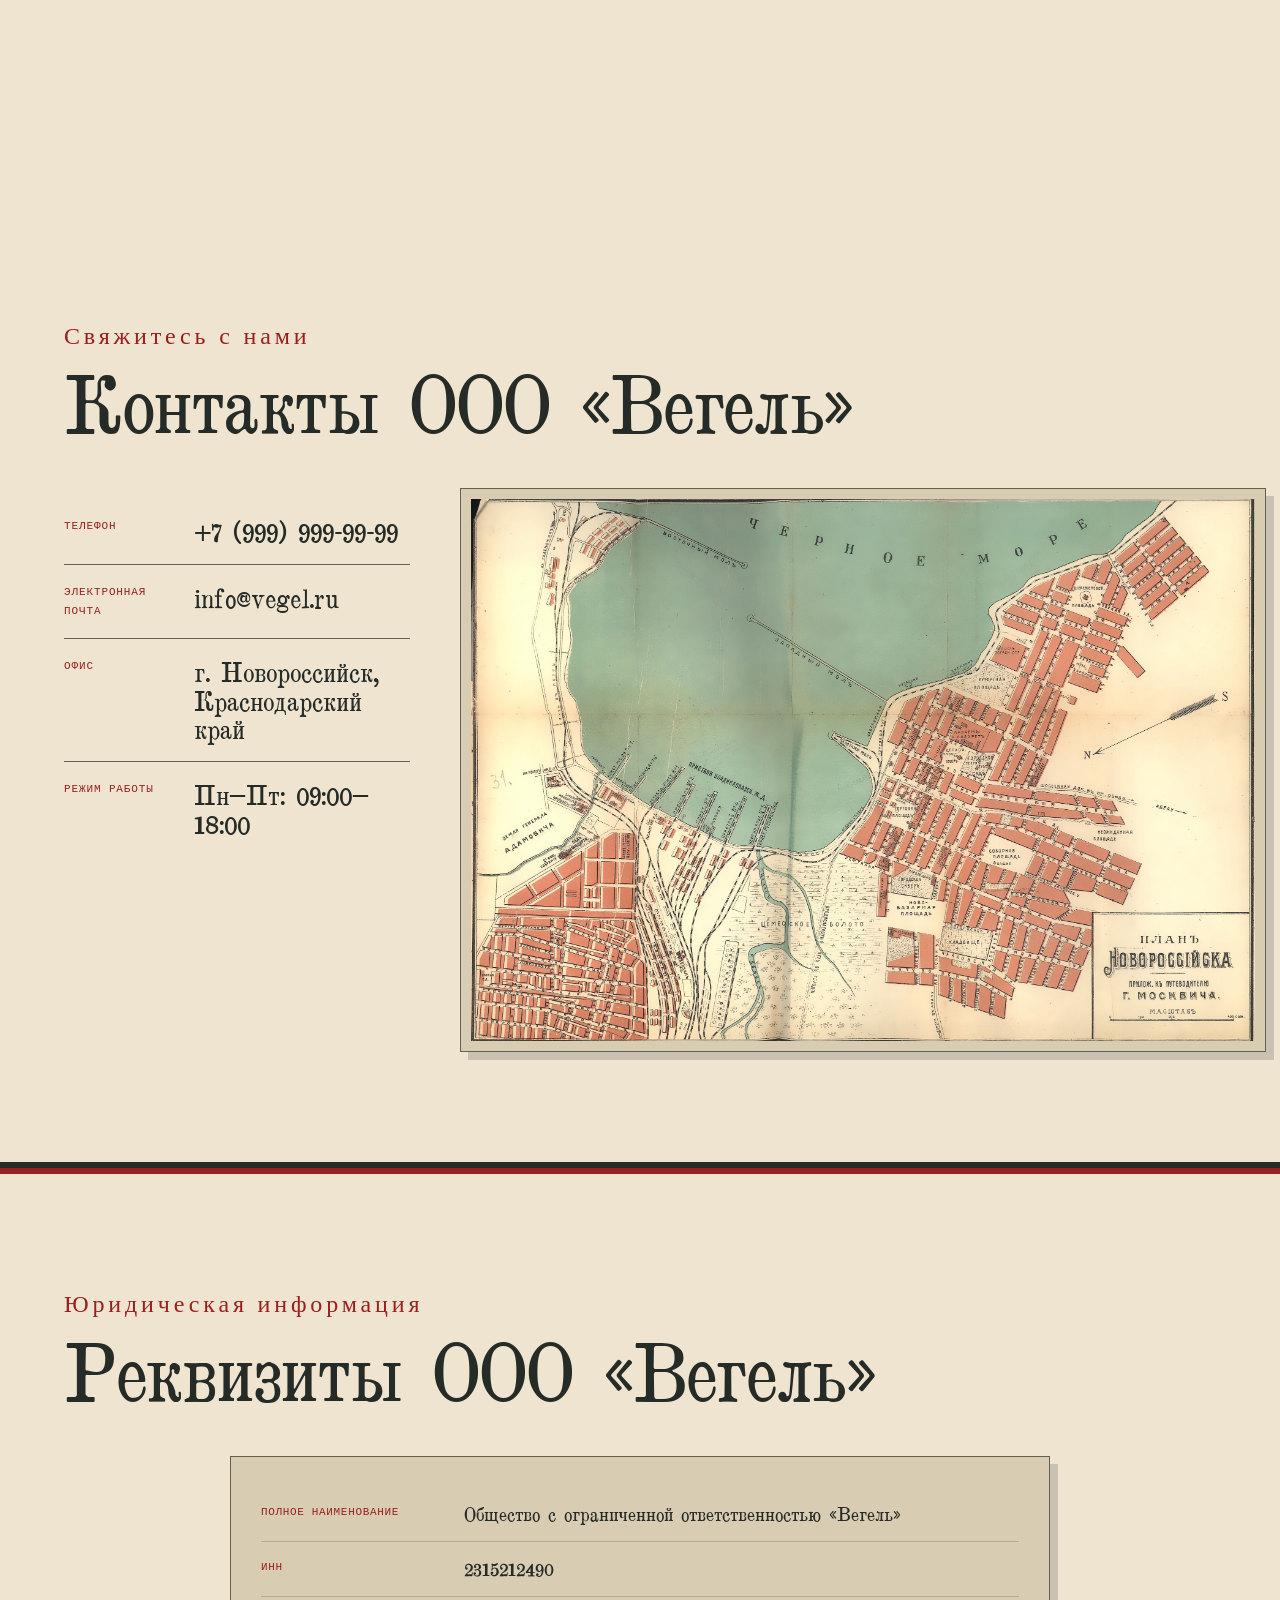
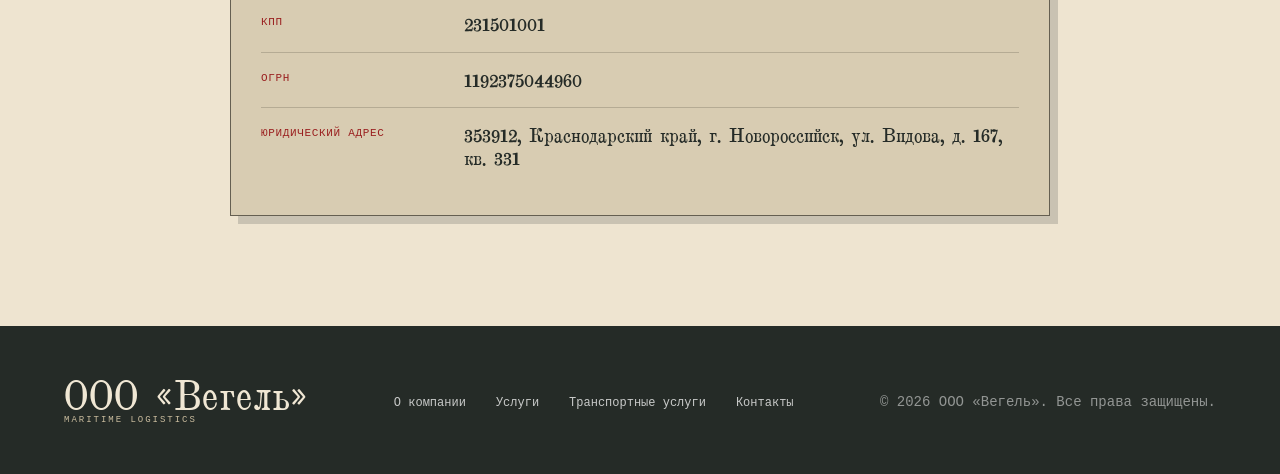
==== commit b314d00c: "последнее на 1608" ====
--- a/index.html
+++ b/index.html
@@ -14,10 +14,7 @@
 <body class="home-page">
 
 <!-- ===================== -->
-<!-- PRELOADER -->
-<!-- ===================== -->
-<div class="preloader"></div>
-<!-- ===================== END PRELOADER ===================== -->
+
 
 <!-- ===================== -->
 <!-- HEADER -->
@@ -98,12 +95,12 @@
         </div>
         <div class="numbers-grid">
             <div class="number-card">
-                <h2>10+</h2>
+                <h2>20+</h2>
                 <p>лет опыта</p>
             </div>
             <div class="number-card">
-                <h2>1000+</h2>
-                <p>успешно выполненных перевозок</p>
+                <h2>100+</h2>
+                <p>довольных клиентов</p>
             </div>
             <div class="number-card">
                 <h2>24/7</h2>
@@ -182,7 +179,7 @@
     <div class="cta-overlay"></div>
     <div class="container">
         <div class="cta-content">
-            <span>Надежная логистика</span>
+            <span>Опыт поколений для вашего комфорта</span>
             <h2>Обсудим вашу перевозку</h2>
             <p>Оставьте заявку, и специалисты ООО «Вегель» подготовят оптимальное решение для вашего груза.</p>
             
@@ -222,7 +219,7 @@
 <section class="about" id="about">
     <div class="container">
         <div class="section-title">
-            <span>История компании</span>
+            <span>История гарантирует качество</span>
             <h2>Традиции морской логистики, проверенные временем</h2>
         </div>
         <div class="about-wrapper">
@@ -242,46 +239,43 @@
 
 
 <!-- ===================== -->
-<!-- CONTACTS -->
-<!-- ===================== -->
-<section class="contacts" id="contacts">
-    <div class="container">
-        <div class="section-title">
-            <span>Контакты</span>
-            <h2>Свяжитесь с нами</h2>
-        </div>
-        <div class="contacts-wrapper">
-            <div class="contact-info">
-                <div class="contact-item">
-                    <span>Телефон</span>
-                    <a href="tel:+79999999999">+7 (999) 999-99-99</a>
-                </div>
-                <div class="contact-item">
-                    <span>Электронная почта</span>
-                    <a href="mailto:info@vegel.ru">info@vegel.ru</a>
-                </div>
-                <div class="contact-item">
-                    <span>Адрес</span>
-                    <p>г. Новороссийск, Краснодарский край</p>
-                </div>
-                <div class="contact-item">
-                    <span>Режим работы</span>
-                    <p>Пн–Пт: 09:00–18:00</p>
-                </div>
-            </div>
-            <!-- FORM -->
-            <form class="contact-form">
-                <h3>Оставить заявку</h3>
-                <input type="text" placeholder="Ваше имя">
-                <input type="tel" placeholder="Телефон">
-                <input type="email" placeholder="Email">
-                <textarea placeholder="Опишите вашу задачу"></textarea>
-                <button type="submit" class="btn btn-primary">Отправить заявку</button>
-            </form>
-        </div>
-    </div>
-</section>
-<!-- ===================== END CONTACTS ===================== -->
+<!-- CONTACT DETAILS (контакты) -->
+<!-- ===================== -->
+<section class="company-details" id="details">
+    <div class="container">
+        <div class="section-title">
+            <span>Свяжитесь с нами</span>
+            <h2>Контакты ООО «Вегель»</h2>
+        </div>
+        <div class="details-wrapper">
+            <!-- Левая колонка – контакты -->
+            <div class="details-info">
+                <dl class="details-list contacts-list">
+                    <div>
+                        <dt>Телефон</dt>
+                        <dd><a href="tel:+79999999999">+7 (999) 999-99-99</a></dd>
+                    </div>
+                    <div>
+                        <dt>Электронная почта</dt>
+                        <dd><a href="mailto:info@vegel.ru">info@vegel.ru</a></dd>
+                    </div>
+                    <div>
+                        <dt>Офис</dt>
+                        <dd>г. Новороссийск, Краснодарский край</dd>
+                    </div>
+                    <div>
+                        <dt>Режим работы</dt>
+                        <dd>Пн–Пт: 09:00–18:00</dd>
+                    </div>
+                </dl>
+            </div>
+            <!-- Правая колонка – карта -->
+            <div class="details-map" aria-label="Карта Новороссийска">
+                <img src="images/map-novorossiysk.jpg" alt="Карта Новороссийска" class="details-map-img">
+            </div>
+        </div>
+    </div>
+</section>
 
 <!-- ===================== -->
 <!-- РЕКВИЗИТЫ -->
--- a/css/style.css
+++ b/css/style.css
@@ -1,24 +1,27 @@
 /* =====================================================
-   VEGEL LOGISTICS — Maritime Archive Style
-   ===================================================== */
+   VEGEL LOGISTICS — ЧИСТЫЙ АРХИВНЫЙ СТИЛЬ
+   ===================================================== */
+
 @import url("../assets/fonts/brokgauzefron.css");
 
 /* =====================================================
-   SECTION: RESET & BASE
+   1. RESET & BASE
    ===================================================== */
 *, *::before, *::after { margin: 0; padding: 0; box-sizing: border-box; }
 html { scroll-behavior: smooth; }
 body {
-    font-family: "BrokgauzEfron", Georgia, serif;
+    font-family: "BrokgauzEfron", "Courier New", serif;
     font-weight: 400;
     font-synthesis: none;
-    background-color: #E5D6B8;
+    font-size: 15px;
+    line-height: 1.7;
+    color: #22241f;
+    background-color: #d8ccb2;
     background-image:
-        radial-gradient(circle at 14% 8%, rgba(105,74,39,.13), transparent 24rem),
-        radial-gradient(circle at 89% 40%, rgba(80,60,35,.1), transparent 28rem),
-        repeating-linear-gradient(0deg, rgba(80,58,30,.025) 0, rgba(80,58,30,.025) 1px, transparent 1px, transparent 5px);
-    color: #2D2D2D;
-    line-height: 1.6;
+        linear-gradient(90deg, rgba(37,43,39,.045) 1px, transparent 1px),
+        linear-gradient(rgba(37,43,39,.035) 1px, transparent 1px),
+        radial-gradient(ellipse at 50% 0%, #efe5ce 0%, #d8ccb2 72%);
+    background-size: 42px 42px, 42px 42px, auto;
     overflow-x: hidden;
 }
 img { max-width: 100%; display: block; }
@@ -26,914 +29,7 @@
 button, input, textarea { font-family: inherit; }
 
 /* =====================================================
-   SECTION: VARIABLES (основные)
-   ===================================================== */
-:root {
-    --paper: #E5D6B8;
-    --paper-light: #F5ECD7;
-    --blue: #27322F;
-    --blue-light: #465148;
-    --gold: #6E4D2D;
-    --gold-light: #A77A48;
-    --text: #30281C;
-    --border: #B9A582;
-    --white: #F7EEDB;
-    --shadow: 0 20px 50px rgba(54,37,17,0.18);
-    --transition: 0.35s ease;
-}
-
-/* =====================================================
-   SECTION: GLOBAL (container, titles, buttons)
-   ===================================================== */
-.container { width: min(1200px, 90%); margin: 0 auto; }
-.section-title { max-width: 700px; margin-bottom: 70px; }
-.section-title span {
-    display: block;
-    font-family: "Cormorant Garamond", serif;
-    color: var(--gold);
-    font-size: 24px;
-    margin-bottom: 10px;
-}
-.section-title h2 {
-    font-family: "Cormorant Garamond", serif;
-    font-size: clamp(40px,5vw,62px);
-    line-height: 1.1;
-    color: var(--blue);
-    font-weight: 600;
-}
-.btn {
-    display: inline-flex;
-    align-items: center;
-    justify-content: center;
-    padding: 16px 35px;
-    border-radius: 2px;
-    transition: var(--transition);
-    font-weight: 500;
-    cursor: pointer;
-}
-.btn-primary { background: var(--gold); color: var(--white); }
-.btn-primary:hover { background: var(--blue); }
-.btn-secondary { border: 1px solid rgba(255,255,255,0.5); color: var(--white); }
-.btn-secondary:hover { background: rgba(255,255,255,0.1); }
-
-/* =====================================================
-   SECTION: HEADER
-   ===================================================== */
-.header {
-    position: absolute;
-    top: 0;
-    left: 0;
-    width: 100%;
-    z-index: 20;
-    padding: 30px 0;
-}
-.header .container { display: flex; align-items: center; justify-content: space-between; }
-.logo { display: flex; flex-direction: column; }
-.logo-title {
-    font-family: "Cormorant Garamond", serif;
-    color: var(--white);
-    font-size: 34px;
-    line-height: 1;
-    font-weight: 600;
-}
-.logo-subtitle {
-    color: rgba(255,255,255,.7);
-    text-transform: uppercase;
-    letter-spacing: 3px;
-    font-size: 11px;
-    margin-top: 8px;
-}
-.nav { display: flex; gap: 35px; }
-.nav a {
-    color: var(--white);
-    font-size: 15px;
-    position: relative;
-}
-.nav a::after {
-    content: "";
-    position: absolute;
-    bottom: -8px;
-    left: 0;
-    width: 0;
-    height: 1px;
-    background: var(--gold-light);
-    transition: var(--transition);
-}
-.nav a:hover::after { width: 100%; }
-.header-contacts { display: flex; flex-direction: column; text-align: right; }
-.header-contacts a { color: var(--white); font-size: 14px; }
-.header-contacts a:first-child { font-size: 18px; font-weight: 500; }
-.burger {
-    display: none;
-    background: transparent;
-    border: 0;
-}
-.burger span {
-    display: block;
-    width: 30px;
-    height: 2px;
-    background: var(--white);
-    margin: 6px;
-}
-
-/* =====================================================
-   SECTION: HERO
-   ===================================================== */
-.hero {
-    min-height: 760px;
-    background-image: url("../images/hero-bg.png");
-    background-color: transparent;  /* или удалите эту строку */
-    background-size: cover;
-    background-position: center;
-    background-repeat: no-repeat;
-}
-.hero-overlay { position: absolute; inset: 0; }
-.hero-content {
-    position: relative;
-    z-index: 2;
-    color: var(--white);
-    max-width: 850px;
-    padding-top: 80px;
-}
-.hero-label {
-    display: inline-block;
-    border: 1px solid rgba(255,255,255,.4);
-    padding: 8px 18px;
-    letter-spacing: 2px;
-    text-transform: uppercase;
-    font-size: 12px;
-    margin-bottom: 30px;
-}
-.hero h1 {
-    font-family: "Cormorant Garamond", serif;
-    font-size: clamp(50px,7vw,90px);
-    line-height: .95;
-    font-weight: 600;
-    margin-bottom: 30px;
-}
-.hero p {
-    max-width: 650px;
-    font-size: 18px;
-    color: rgba(255,255,255,.85);
-    margin-bottom: 45px;
-}
-.hero-buttons { display: flex; gap: 20px; }
-.hero-scroll {
-    position: absolute;
-    bottom: 40px;
-    left: 50%;
-    transform: translateX(-50%);
-    color: rgba(255,255,255,.7);
-    text-transform: uppercase;
-    letter-spacing: 3px;
-    font-size: 11px;
-}
-.hero-scroll span {
-    display: block;
-    width: 1px;
-    height: 45px;
-    background: var(--gold-light);
-    margin: 0 auto 15px;
-}
-
-.hero-slogan {
-    color: #9a1f1f;              /* яркий красный */
-    margin-top: 50px;            /* большой отступ от заголовка */
-    font-size: 40px;             /* крупный шрифт */
-    font-family: "PT Mono", monospace;
-    text-shadow: 2px 2px 0 rgba(0,0,0,0.25); /* тень для читаемости на светлом фоне */
-    letter-spacing: 0.05em;
-    font-weight: 700;            /* жирный для заметности */
-} 
-
-/* =====================================================
-   SECTION: INFO STRIP
-   ===================================================== */
-.info-strip {
-    background: var(--blue);
-    color: var(--white);
-    padding: 50px 0;
-}
-.info-strip .container {
-    display: grid;
-    grid-template-columns: repeat(4,1fr);
-    gap: 30px;
-}
-.info-item {
-    position: relative;
-    padding: 25px;
-    border-left: 1px solid rgba(255,255,255,.2);
-}
-.info-item h3 {
-    font-family: "Cormorant Garamond", serif;
-    font-size: 28px;
-    margin-bottom: 12px;
-    font-weight: 600;
-}
-.info-item p { color: rgba(255,255,255,.7); font-size: 14px; }
-
-/* =====================================================
-   SECTION: ABOUT
-   ===================================================== */
-.about { padding: 120px 0; }
-.about-wrapper {
-    display: grid;
-    grid-template-columns: 1fr 1fr;
-    gap: 80px;
-    align-items: center;
-}
-.about-image { position: relative; }
-.about-image::before {
-    content: "";
-    position: absolute;
-    width: 100%;
-    height: 100%;
-    border: 1px solid var(--gold);
-    left: -20px;
-    top: -20px;
-    z-index: -1;
-}
-.about-image img { width: 100%; height: 600px; object-fit: cover; }
-.about-text h3 {
-    font-family: "Cormorant Garamond", serif;
-    font-size: 42px;
-    color: var(--blue);
-    margin-bottom: 25px;
-}
-.about-text p {
-    margin-bottom: 25px;
-    color: #555;
-    font-size: 17px;
-}
-
-/* =====================================================
-   SECTION: SERVICES
-   ===================================================== */
-.services {
-    background: #e0d4be;
-    padding: 120px 0;
-    position: relative;
-}
-.services::before {
-    content: "";
-    position: absolute;
-    inset: 0;
-    background: transparent;
-    pointer-events: none;
-}
-.services .container { position: relative; }
-.services-grid {
-    display: grid;
-    grid-template-columns: repeat(2, minmax(0, 1fr));
-    gap: 30px;
-}
-.service-card {
-    background: #e0d4be;
-    border: 1px solid #e0d4be;
-    padding: 28px;
-    position: relative;
-    transition: var(--transition);
-    min-height: 280px;
-    display: flex;
-    align-items: center;
-    gap: 24px;
-}
-.service-card:hover { transform: none; box-shadow: none; border-color: #e0d4be; }
-.service-photo {
-    flex: 0 0 180px;
-    width: 180px;
-    height: 180px;
-    border-radius: 50%;
-    background: #e0d4be;
-    background-size: cover;
-    background-position: center;
-    background-repeat: no-repeat;
-    box-shadow: none;
-}
-.service-content { flex: 1; }
-.service-number {
-    font-family: "Cormorant Garamond", serif;
-    font-size: 48px;
-    color: rgba(140,90,43,.25);
-    line-height: 1;
-    margin-bottom: 12px;
-}
-.service-card h3 {
-    font-family: "Cormorant Garamond", serif;
-    font-size: 28px;
-    color: var(--blue);
-    margin-bottom: 12px;
-}
-.service-card p { color: #5f513c; font-size: 15px; line-height: 1.6; }
-
-/* =====================================================
-   SECTION: ADVANTAGES
-   ===================================================== */
-.advantages { padding: 120px 0; }
-.advantages-wrapper {
-    display: grid;
-    grid-template-columns: repeat(4,1fr);
-    gap: 30px;
-}
-.advantage-item {
-    text-align: center;
-    padding: 30px 20px;
-}
-.advantage-icon {
-    width: 75px;
-    height: 75px;
-    margin: 0 auto 25px;
-    border: 1px solid var(--gold);
-    border-radius: 50%;
-    display: flex;
-    align-items: center;
-    justify-content: center;
-    font-size: 30px;
-}
-.advantage-item h3 {
-    font-family: "Cormorant Garamond", serif;
-    color: var(--blue);
-    font-size: 30px;
-    margin-bottom: 15px;
-}
-.advantage-item p { color: #666; font-size: 15px; }
-
-/* =====================================================
-   SECTION: NUMBERS
-   ===================================================== */
-.numbers {
-    background: var(--blue);
-    padding: 80px 0;
-    color: var(--white);
-}
-.numbers-grid {
-    display: grid;
-    grid-template-columns: repeat(4,1fr);
-}
-.number-card {
-    text-align: center;
-    padding: 20px;
-    border-right: 1px solid rgba(255,255,255,.2);
-}
-.number-card:last-child { border: none; }
-.number-card h2 {
-    font-family: "Cormorant Garamond", serif;
-    font-size: 70px;
-    color: var(--gold-light);
-    line-height: 1;
-    margin-bottom: 10px;
-}
-.number-card p { color: rgba(255,255,255,.75); }
-
-/* =====================================================
-   SECTION: PROCESS / TIMELINE
-   ===================================================== */
-.process {
-    padding: 120px 0;
-    background: var(--paper-light);
-}
-.timeline {
-    max-width: 850px;
-    margin: 0 auto;
-    position: relative;
-}
-.timeline::before {
-    content: "";
-    position: absolute;
-    left: 35px;
-    top: 0;
-    bottom: 0;
-    width: 1px;
-    background: var(--border);
-}
-.timeline-item {
-    display: flex;
-    gap: 40px;
-    position: relative;
-    margin-bottom: 55px;
-}
-.timeline-circle {
-    flex-shrink: 0;
-    width: 70px;
-    height: 70px;
-    border-radius: 50%;
-    background: var(--blue);
-    color: var(--white);
-    display: flex;
-    align-items: center;
-    justify-content: center;
-    font-family: "Cormorant Garamond", serif;
-    font-size: 32px;
-    position: relative;
-    z-index: 2;
-    border: 4px solid var(--paper-light);
-}
-.timeline-content { padding-top: 10px; }
-.timeline-content h3 {
-    font-family: "Cormorant Garamond", serif;
-    color: var(--blue);
-    font-size: 34px;
-    margin-bottom: 10px;
-}
-.timeline-content p { color: #666; max-width: 500px; }
-
-/* =====================================================
-   SECTION: CTA
-   ===================================================== */
-.cta {
-    position: relative;
-    padding: 120px 0;
-    background: linear-gradient(rgba(20,30,35,.75), rgba(20,30,35,.75)), url("../img/cta.jpg");
-    background-size: cover;
-    background-position: center;
-    color: var(--white);
-    text-align: center;
-}
-.cta-content {
-    position: relative;
-    z-index: 2;
-    max-width: 750px;
-    margin: 0 auto;
-}
-.cta-content span {
-    text-transform: uppercase;
-    letter-spacing: 3px;
-    font-size: 12px;
-    color: var(--gold-light);
-}
-.cta-content h2 {
-    font-family: "Cormorant Garamond", serif;
-    font-size: clamp(45px,5vw,70px);
-    line-height: 1;
-    margin: 20px 0;
-}
-.cta-content p {
-    color: rgba(255,255,255,.8);
-    font-size: 18px;
-    margin-bottom: 40px;
-}
-
-/* =====================================================
-   SECTION: GEOGRAPHY
-   ===================================================== */
-.geography { padding: 120px 0; }
-.geography-wrapper {
-    display: grid;
-    grid-template-columns: 1fr 1fr;
-    gap: 80px;
-    align-items: center;
-}
-.geography-text p { color: #555; font-size: 17px; margin-bottom: 25px; }
-.geography-text ul { list-style: none; margin-top: 30px; }
-.geography-text li {
-    position: relative;
-    padding-left: 30px;
-    margin-bottom: 15px;
-}
-.geography-text li::before {
-    content: "";
-    width: 10px;
-    height: 10px;
-    background: var(--gold);
-    position: absolute;
-    left: 0;
-    top: 8px;
-    border-radius: 50%;
-}
-.map-placeholder {
-    height: 450px;
-    background: #E8DFCE;
-    position: relative;
-    border: 1px solid var(--border);
-    display: flex;
-    align-items: center;
-    justify-content: center;
-    overflow: hidden;
-}
-.map-placeholder::before {
-    content: "";
-    position: absolute;
-    inset: 30px;
-    border: 1px dashed rgba(140,90,43,.35);
-}
-.map-circle {
-    width: 180px;
-    height: 180px;
-    border: 1px solid var(--gold);
-    border-radius: 50%;
-    display: flex;
-    align-items: center;
-    justify-content: center;
-}
-.map-circle span {
-    width: 20px;
-    height: 20px;
-    background: var(--gold);
-    border-radius: 50%;
-    box-shadow: 0 0 0 15px rgba(140,90,43,.15);
-}
-.map-label {
-    position: absolute;
-    bottom: 80px;
-    font-family: "Cormorant Garamond", serif;
-    font-size: 32px;
-    color: var(--blue);
-}
-
-/* =====================================================
-   SECTION: CONTACTS (форма и контакты)
-   ===================================================== */
-.contacts {
-    padding: 120px 0;
-    background: var(--paper-light);
-}
-.contacts-wrapper {
-    display: grid;
-    grid-template-columns: 1fr 1fr;
-    gap: 80px;
-}
-.contact-item {
-    margin-bottom: 35px;
-    border-bottom: 1px solid var(--border);
-    padding-bottom: 20px;
-}
-.contact-item span {
-    display: block;
-    text-transform: uppercase;
-    letter-spacing: 2px;
-    color: var(--gold);
-    font-size: 12px;
-    margin-bottom: 8px;
-}
-.contact-item a, .contact-item p {
-    font-size: 22px;
-    color: var(--blue);
-    font-family: "Cormorant Garamond", serif;
-}
-.contact-form {
-    background: var(--paper);
-    padding: 45px;
-    border: 1px solid var(--border);
-}
-.contact-form h3 {
-    font-family: "Cormorant Garamond", serif;
-    color: var(--blue);
-    font-size: 40px;
-    margin-bottom: 30px;
-}
-.contact-form input, .contact-form textarea {
-    width: 100%;
-    border: none;
-    border-bottom: 1px solid var(--border);
-    background: transparent;
-    padding: 15px 0;
-    margin-bottom: 25px;
-    outline: none;
-    font-size: 15px;
-}
-.contact-form textarea { height: 120px; resize: none; }
-.contact-form input:focus, .contact-form textarea:focus { border-color: var(--gold); }
-
-/* =====================================================
-   SECTION: FOOTER
-   ===================================================== */
-.footer {
-    background: #13232D;
-    color: var(--white);
-    padding: 60px 0;
-}
-.footer-wrapper {
-    display: flex;
-    align-items: center;
-    justify-content: space-between;
-    gap: 40px;
-}
-.footer-logo { display: flex; flex-direction: column; }
-.footer-logo .logo-title { font-size: 32px; }
-.footer-logo .logo-subtitle { color: rgba(255,255,255,.6); }
-.footer-menu { display: flex; gap: 30px; }
-.footer-menu a {
-    color: rgba(255,255,255,.75);
-    transition: var(--transition);
-}
-.footer-menu a:hover { color: var(--gold-light); }
-.footer-copy { color: rgba(255,255,255,.5); font-size: 14px; }
-
-/* =====================================================
-   SECTION: DECORATIVE DETAILS
-   ===================================================== */
-.about, .services, .process, .geography, .contacts { position: relative; }
-.about::after, .services::after {
-    content: "";
-    position: absolute;
-    width: 120px;
-    height: 120px;
-    background-image: radial-gradient(var(--gold) 1px, transparent 1px);
-    background-size: 15px 15px;
-    opacity: .15;
-}
-.about::after { right: 50px; bottom: 50px; }
-.services::after { left: 40px; top: 50px; }
-
-/* =====================================================
-   SECTION: ANIMATIONS
-   ===================================================== */
-@keyframes fadeUp {
-    from { opacity: 0; transform: translateY(30px); }
-    to { opacity: 1; transform: translateY(0); }
-}
-.hero-content { animation: fadeUp .8s ease forwards; }
-
-/* =====================================================
-   SECTION: RESPONSIVE — TABLET
-   ===================================================== */
-@media (max-width: 1100px) {
-    .nav { display: none; }
-    .header-contacts { display: none; }
-    .burger { display: block; }
-    .info-strip .container { grid-template-columns: repeat(2,1fr); }
-    .services-grid { grid-template-columns: repeat(2,1fr); }
-    .advantages-wrapper { grid-template-columns: repeat(2,1fr); }
-    .numbers-grid { grid-template-columns: repeat(2,1fr); }
-    .number-card { border-bottom: 1px solid rgba(255,255,255,.2); }
-    .about-wrapper, .geography-wrapper, .contacts-wrapper {
-        grid-template-columns: 1fr;
-        gap: 50px;
-    }
-}
-
-/* =====================================================
-   SECTION: RESPONSIVE — MOBILE
-   ===================================================== */
-@media (max-width: 700px) {
-    .container { width: 92%; }
-    .header { padding: 20px 0; }
-    .logo-title { font-size: 28px; }
-    .hero { min-height: 850px; }
-    .hero h1 { font-size: 48px; }
-    .hero p { font-size: 16px; }
-    .hero-buttons { flex-direction: column; align-items: flex-start; }
-    .section-title { margin-bottom: 45px; }
-    .section-title h2 { font-size: 42px; }
-    .info-strip { padding: 30px 0; }
-    .info-strip .container { grid-template-columns: 1fr; }
-    .info-item { padding: 20px 0; }
-    .about, .services, .advantages, .process, .contacts, .geography { padding: 80px 0; }
-    .about-image img { height: 400px; }
-    .services-grid { grid-template-columns: 1fr; }
-    .service-card { padding: 30px; }
-    .advantages-wrapper { grid-template-columns: 1fr; }
-    .numbers-grid { grid-template-columns: 1fr; }
-    .number-card { border-right: none; }
-    .number-card h2 { font-size: 60px; }
-    .timeline::before { left: 25px; }
-    .timeline-item { gap: 20px; }
-    .timeline-circle { width: 50px; height: 50px; font-size: 24px; }
-    .timeline-content h3 { font-size: 28px; }
-    .cta { padding: 80px 0; }
-    .map-placeholder { height: 300px; }
-    .contact-form { padding: 30px; }
-    .footer-wrapper { flex-direction: column; text-align: center; }
-    .footer-menu { flex-direction: column; gap: 15px; }
-}
-
-/* =====================================================
-   SECTION: MOBILE MENU STATE (для бургера)
-   ===================================================== */
-.header.active .nav {
-    display: flex;
-    position: absolute;
-    top: 90px;
-    left: 0;
-    width: 100%;
-    background: var(--blue);
-    flex-direction: column;
-    padding: 30px;
-    gap: 20px;
-}
-.header.active .burger span:nth-child(1) { transform: rotate(45deg) translate(5px,5px); }
-.header.active .burger span:nth-child(2) { opacity: 0; }
-.header.active .burger span:nth-child(3) { transform: rotate(-45deg) translate(7px,-7px); }
-
-/* =====================================================
-   SECTION: STICKY HEADER & SITE MENU
-   ===================================================== */
-.header {
-    position: fixed;
-    padding: 18px 0;
-    background: rgba(27,45,58,.96);
-    box-shadow: 0 8px 25px rgba(0,0,0,.18);
-    backdrop-filter: blur(10px);
-}
-.menu-wrapper { position: relative; }
-.menu-toggle {
-    display: inline-flex;
-    align-items: center;
-    gap: 10px;
-    padding: 11px 16px;
-    color: var(--white);
-    background: transparent;
-    border: 1px solid rgba(255,255,255,.5);
-    font-size: 14px;
-    cursor: pointer;
-    transition: var(--transition);
-}
-.menu-toggle:hover, .header.menu-open .menu-toggle {
-    background: var(--gold);
-    border-color: var(--gold);
-}
-.menu-toggle span {
-    width: 8px;
-    height: 8px;
-    border-right: 1px solid currentColor;
-    border-bottom: 1px solid currentColor;
-    transform: rotate(45deg) translateY(-2px);
-    transition: var(--transition);
-}
-.header.menu-open .menu-toggle span { transform: rotate(225deg) translate(-2px,-2px); }
-@media (min-width: 1101px) {
-    .nav {
-        display: none;
-        position: absolute;
-        top: calc(100% + 14px);
-        right: 0;
-        min-width: 290px;
-        flex-direction: column;
-        gap: 0;
-        padding: 12px;
-        background: var(--blue);
-        border: 1px solid rgba(255,255,255,.15);
-        box-shadow: var(--shadow);
-    }
-    .header.menu-open .nav { display: flex; }
-    .nav a {
-        padding: 11px 12px;
-        transition: background var(--transition), color var(--transition);
-    }
-    .nav a:hover { background: rgba(255,255,255,.08); }
-}
-@media (max-width: 1100px) {
-    .menu-toggle { display: none; }
-    .menu-wrapper { position: static; }
-    .header.active .nav { top: 80px; }
-}
-@media (max-width: 700px) {
-    .header { padding: 14px 0; }
-    .header.active .nav { top: 72px; }
-}
-#transport-services, #customs-clearance { scroll-margin-top: 110px; }
-section[id] { scroll-margin-top: 110px; }
-.nav-call {
-    margin-top: 8px;
-    color: var(--gold-light) !important;
-    border-top: 1px solid rgba(255,255,255,.16);
-    padding-top: 16px !important;
-}
-
-/* =====================================================
-   SECTION: INNER PAGES
-   ===================================================== */
-.inner-page { padding: 170px 0 100px; min-height: 100vh; }
-.page-intro { max-width: 820px; margin-bottom: 70px; }
-.page-kicker {
-    display: block;
-    margin-bottom: 14px;
-    color: var(--gold);
-    font-family: "Cormorant Garamond", serif;
-    font-size: 24px;
-}
-.page-intro h1 {
-    color: var(--blue);
-    font-family: "Cormorant Garamond", serif;
-    font-size: clamp(48px, 7vw, 78px);
-    line-height: 1;
-    font-weight: 600;
-}
-.page-intro p { max-width: 680px; margin-top: 26px; font-size: 18px; }
-.page-grid {
-    display: grid;
-    grid-template-columns: repeat(3, 1fr);
-    gap: 24px;
-}
-.page-card {
-    padding: 36px;
-    background: var(--paper-light);
-    border: 1px solid var(--border);
-}
-.page-card h2 {
-    margin-bottom: 14px;
-    color: var(--blue);
-    font-family: "Cormorant Garamond", serif;
-    font-size: 32px;
-    line-height: 1.1;
-}
-.page-card p + p { margin-top: 14px; }
-.page-card .btn { margin-top: 24px; }
-.page-content {
-    display: grid;
-    grid-template-columns: minmax(0, 1.45fr) minmax(260px, .7fr);
-    gap: 70px;
-}
-.page-content h2 {
-    margin-bottom: 22px;
-    color: var(--blue);
-    font-family: "Cormorant Garamond", serif;
-    font-size: 42px;
-    line-height: 1.1;
-}
-.page-content p + p { margin-top: 16px; }
-.page-list {
-    padding: 32px;
-    background: var(--blue);
-    color: var(--white);
-}
-.page-list h2 { color: var(--white); font-size: 30px; }
-.page-list li {
-    padding: 13px 0;
-    border-bottom: 1px solid rgba(255,255,255,.2);
-    list-style: none;
-}
-.page-list li:last-child { border-bottom: 0; }
-.contact-page-links {
-    display: grid;
-    gap: 18px;
-}
-.contact-page-links a {
-    color: var(--blue);
-    font-size: 22px;
-    font-weight: 500;
-}
-.home-page .process,
-.home-page .geography,
-.home-page .contacts { display: none; }
-
-/* =====================================================
-   SECTION: HEADER LAYOUT (logo – contacts – menu)
-   ===================================================== */
-@media (min-width: 1101px) {
-    .header .container {
-        display: grid;
-        grid-template-columns: minmax(220px, 1fr) auto minmax(220px, 1fr);
-    }
-    .logo { grid-column: 1; justify-self: start; }
-    .header-contacts { grid-column: 2; justify-self: center; text-align: center; }
-    .menu-wrapper { grid-column: 3; justify-self: end; }
-}
-.menu-toggle {
-    width: 46px;
-    height: 46px;
-    justify-content: center;
-    padding: 0;
-}
-.menu-toggle .menu-icon,
-.menu-toggle .menu-icon::before,
-.menu-toggle .menu-icon::after {
-    display: block;
-    width: 21px;
-    height: 1px;
-    background: currentColor;
-    transition: var(--transition);
-}
-.menu-toggle .menu-icon { position: relative; }
-.menu-toggle .menu-icon::before,
-.menu-toggle .menu-icon::after {
-    position: absolute;
-    left: 0;
-    content: "";
-}
-.menu-toggle .menu-icon::before { top: -7px; }
-.menu-toggle .menu-icon::after { top: 7px; }
-.header.menu-open .menu-toggle .menu-icon { background: transparent; }
-.header.menu-open .menu-toggle .menu-icon::before {
-    top: 0;
-    transform: rotate(45deg);
-}
-.header.menu-open .menu-toggle .menu-icon::after {
-    top: 0;
-    transform: rotate(-45deg);
-}
-
-/* =====================================================
-   SECTION: FADED ARCHIVE CHARACTER (декоративные штрихи)
-   ===================================================== */
-.logo-subtitle, .hero-label, .page-kicker, .section-title span { letter-spacing: .16em; }
-.logo-subtitle, .hero-label { color: #DEC79F; }
-.header { border-bottom: 1px solid rgba(222,199,159,.22); }
-.info-strip, .page-card { background-color: rgba(245,236,215,.72); }
-.service-card, .advantage-item, .page-card {
-    box-shadow: inset 0 0 0 1px rgba(110,77,45,.1);
-}
-.service-number, .page-kicker { font-variant: small-caps; }
-.btn {
-    border-radius: 0;
-    letter-spacing: .06em;
-    text-transform: uppercase;
-    font-size: 13px;
-}
-
-/* =====================================================
-   SECTION: SOVIET PORT ARCHIVE — FULL VISUAL SYSTEM
-   (переопределяет некоторые переменные и стили)
+   2. VARIABLES (советский портовый стиль)
    ===================================================== */
 :root {
     --paper: #d8ccb2;
@@ -946,48 +42,86 @@
     --border: #655f51;
     --white: #f0e7d4;
     --shadow: 8px 8px 0 rgba(37,43,39,.22);
-}
-body {
-    font-family: "BrokgauzEfron", "Courier New", serif;
-    font-weight: 400;
-    font-synthesis: none;
-    color: var(--text);
-    font-size: 15px;
-    line-height: 1.7;
-    background-color: var(--paper);
-    background-image:
-        linear-gradient(90deg, rgba(37,43,39,.045) 1px, transparent 1px),
-        linear-gradient(rgba(37,43,39,.035) 1px, transparent 1px),
-        radial-gradient(ellipse at 50% 0%, #efe5ce 0%, var(--paper) 72%);
-    background-size: 42px 42px, 42px 42px, auto;
-}
-h1, h2, h3,
-.logo-title,
-.section-title h2,
-.page-intro h1,
-.page-content h2,
-.page-card h2 {
+    --transition: 0.35s ease;
+}
+
+/* =====================================================
+   3. GLOBAL (container, заголовки, кнопки)
+   ===================================================== */
+.container { width: min(1200px, 90%); margin: 0 auto; }
+
+.section-title {
+    max-width: 850px;
+    margin-bottom: 52px;
+}
+.section-title span {
+    display: block;
+    font-family: "Cormorant Garamond", serif;
+    color: var(--gold);
+    font-size: 24px;
+    margin-bottom: 10px;
+    letter-spacing: .16em;
+}
+.section-title h2 {
     font-family: "BrokgauzEfron", Georgia, serif !important;
     font-weight: 400;
+    font-size: clamp(44px, 5vw, 68px);
+    line-height: 1.08;
+    color: #252b27;
+    font-variant: small-caps;
     letter-spacing: -.02em;
-    line-height: 1.08;
-    text-transform: none;
-    font-variant: small-caps;
-}
+}
+
+.btn {
+    display: inline-flex;
+    align-items: center;
+    justify-content: center;
+    min-height: 52px;
+    padding: 15px 24px;
+    border-radius: 0;
+    font-family: "PT Mono", monospace;
+    font-size: 11px;
+    font-weight: 400;
+    letter-spacing: .08em;
+    text-transform: uppercase;
+    box-shadow: 4px 4px 0 rgba(0,0,0,.28);
+    cursor: pointer;
+    transition: var(--transition);
+}
+.btn-primary { background: #9a1f1f; color: #f0e7d4; }
+.btn-primary:hover { background: #c34c3b; }
+.btn-secondary { border: 1px solid #f0e7d4; color: #f0e7d4; }
+.btn-secondary:hover { background: rgba(255,255,255,0.1); }
+
+/* =====================================================
+   4. HEADER (фиксированный, тёмный)
+   ===================================================== */
 .header {
+    position: fixed;
+    top: 0;
+    left: 0;
+    width: 100%;
+    z-index: 20;
     min-height: 78px;
     padding: 12px 0;
     background: #252b27;
     box-shadow: 0 3px 0 #9a1f1f;
-    border: 0;
     backdrop-filter: none;
 }
+.header .container {
+    display: flex;
+    align-items: center;
+    justify-content: space-between;
+}
+.logo { display: flex; flex-direction: column; }
 .logo-title {
+    font-family: "BrokgauzEfron", Georgia, serif !important;
     color: #f0e7d4;
     font-size: 31px;
+    font-variant: small-caps;
     letter-spacing: .035em;
-    text-transform: none;
-    font-variant: small-caps;
+    line-height: 1;
+    font-weight: 400;
 }
 .logo-subtitle {
     margin-top: 3px;
@@ -995,39 +129,82 @@
     font-family: "PT Mono", monospace;
     font-size: 9px;
     letter-spacing: .22em;
-}
+    text-transform: uppercase;
+}
+
 .header-contacts {
+    display: flex;
+    flex-direction: column;
     gap: 1px;
     font-family: "PT Mono", monospace;
     line-height: 1.35;
-}
-.header-contacts a,
-.header-contacts a:first-child {
+    text-align: right;
+}
+.header-contacts a {
     color: #f0e7d4;
     font-size: 13px;
     font-weight: 400;
 }
 .header-contacts a:first-child::before { content: "ТЕЛ. "; color: #c34c3b; }
 .header-contacts a:last-child::before { content: "MAIL "; color: #c34c3b; }
+
+.menu-wrapper { position: relative; }
 .menu-toggle {
     width: 48px;
     height: 48px;
     color: #f0e7d4;
     border: 1px solid #cbbd9f;
     background: transparent;
-}
-.menu-toggle:hover, .header.menu-open .menu-toggle {
+    display: inline-flex;
+    align-items: center;
+    justify-content: center;
+    cursor: pointer;
+    transition: var(--transition);
+}
+.menu-toggle:hover,
+.header.menu-open .menu-toggle {
     background: #9a1f1f;
     border-color: #9a1f1f;
 }
+.menu-toggle .menu-icon,
+.menu-toggle .menu-icon::before,
+.menu-toggle .menu-icon::after {
+    display: block;
+    width: 21px;
+    height: 1px;
+    background: currentColor;
+    transition: var(--transition);
+}
+.menu-toggle .menu-icon { position: relative; }
+.menu-toggle .menu-icon::before,
+.menu-toggle .menu-icon::after {
+    position: absolute;
+    left: 0;
+    content: "";
+}
+.menu-toggle .menu-icon::before { top: -7px; }
+.menu-toggle .menu-icon::after { top: 7px; }
+.header.menu-open .menu-toggle .menu-icon { background: transparent; }
+.header.menu-open .menu-toggle .menu-icon::before {
+    top: 0;
+    transform: rotate(45deg);
+}
+.header.menu-open .menu-toggle .menu-icon::after {
+    top: 0;
+    transform: rotate(-45deg);
+}
+
 .nav {
+    display: none;
+    position: absolute;
+    top: calc(100% + 16px);
+    right: 0;
+    min-width: 350px;
     padding: 0;
     background: #252b27;
     border: 2px solid #9a1f1f;
     box-shadow: 8px 8px 0 rgba(37,43,39,.28);
-}
-@media (min-width: 1101px) {
-    .nav { top: calc(100% + 16px); min-width: 350px; }
+    flex-direction: column;
 }
 .nav a {
     padding: 14px 18px;
@@ -1037,108 +214,214 @@
     letter-spacing: .04em;
     text-transform: uppercase;
     border-bottom: 1px solid rgba(240,231,212,.16);
-}
-.nav a::after { display: none; }
+    transition: background var(--transition);
+}
+.nav a:last-child { border-bottom: 0; }
 .nav a:hover {
     color: #f0e7d4;
     background: #9a1f1f;
 }
 .nav-call {
-    margin: 0;
+    color: #e6b875 !important;
     padding-top: 14px !important;
-    color: #e6b875 !important;
-    border-top: 0;
-}
+}
+.header.menu-open .nav { display: flex; }
+
+.burger { display: none; background: transparent; border: 0; }
+.burger span {
+    display: block;
+    width: 30px;
+    height: 2px;
+    background: #f0e7d4;
+    margin: 6px;
+}
+
+/* =====================================================
+   5. HERO (баннер с картинкой)
+   ===================================================== */
 .hero {
-    width: 100%;                          /* занимает всю ширину окна */
-    aspect-ratio: 1519 / 866;             /* точные пропорции изображения */
+    width: 100%;
+    aspect-ratio: 1519 / 866;
     background-image:
         linear-gradient(90deg, rgba(20,25,22,.6) 0%, rgba(20,25,22,.4) 50%, rgba(20,25,22,.15) 100%),
         url("../images/hero-bg.png");
-    background-size: cover;               /* при точном соотношении не обрезает */
+    background-size: cover;
     background-position: center;
     background-repeat: no-repeat;
-    background-color: #0f1920;            /* цвет, если картинка не загрузится */
-    /* min-height убираем */
-}
-.hero-content { max-width: 960px; padding-top: 110px; }
+    background-color: #0f1920;
+    display: flex;
+    align-items: center;
+    position: relative;
+}
+.hero-content {
+    position: relative;
+    z-index: 2;
+    max-width: 960px;
+    padding: 110px 0 0;
+    color: #f0e7d4;
+}
 .hero-label {
+    display: inline-block;
     padding: 8px 12px;
-    color: #f0e7d4 !important;
     border: 1px solid #c34c3b;
     font-family: "PT Mono", monospace;
     font-size: 11px;
     letter-spacing: .12em;
+    text-transform: uppercase;
+    margin-bottom: 30px;
+    color: #f0e7d4 !important;
 }
 .hero h1 {
     max-width: 800px;
-    font-family: "BrokgauzEfron", Georgia, serif;
+    font-family: "BrokgauzEfron", Georgia, serif !important;
+    font-weight: 400;
     font-size: clamp(52px, 7vw, 92px);
     line-height: 1.08;
-    font-weight: 400;
     letter-spacing: -.045em;
-    text-transform: none;
-    font-variant: small-caps;
-    text-shadow: 3px 3px 0 rgba(0,0,0,.3);
+    font-variant: small-caps;
+    color: #9a1f1f;
+    text-shadow:
+        1px 1px 0 #f0e7d4,
+        -1px -1px 0 #f0e7d4,
+        1px -1px 0 #f0e7d4,
+        -1px 1px 0 #f0e7d4,
+        0 0 10px rgba(0,0,0,0.5);
+    margin-bottom: 30px;
 }
 .hero p {
     max-width: 650px;
     color: #e7ddc8;
     font-family: "PT Mono", monospace;
     font-size: 15px;
-}
-.btn {
-    min-height: 52px;
-    padding: 15px 24px;
-    border-radius: 0;
-    font-family: "PT Mono", monospace;
+    margin-bottom: 45px;
+}
+.hero-slogan {
+    font-family: "BrokgauzEfron", Georgia, serif !important;
+    font-variant: small-caps;
+    letter-spacing: -.02em;
+    color: #e6b875 !important;
+    font-size: clamp(28px, 4vw, 42px) !important;
+    margin-top: 30px;
+    font-weight: 400;
+    line-height: 1.08;
+    text-shadow: 2px 2px 0 rgba(0,0,0,0.2);
+}
+.hero-buttons { display: flex; gap: 20px; }
+
+.hero-scroll {
+    position: absolute;
+    bottom: 40px;
+    left: 50%;
+    transform: translateX(-50%);
+    color: rgba(255,255,255,.7);
+    text-transform: uppercase;
+    letter-spacing: 3px;
     font-size: 11px;
-    font-weight: 400;
-    letter-spacing: .08em;
-    box-shadow: 4px 4px 0 rgba(0,0,0,.28);
-}
-.btn-primary { background: #9a1f1f; }
-.btn-primary:hover { background: #c34c3b; }
-.btn-secondary { border: 1px solid #f0e7d4; }
-.info-strip {
-    padding: 0;
+    text-align: center;
+}
+.hero-scroll span {
+    display: block;
+    width: 1px;
+    height: 45px;
+    background: #c34c3b;
+    margin: 0 auto 15px;
+}
+
+/* =====================================================
+   6. QUOTE STRIP (цитата)
+   ===================================================== */
+.quote-strip {
+    padding: 50px 0;
     background: #252b27;
     color: #f0e7d4;
     border-top: 5px solid #9a1f1f;
     border-bottom: 5px solid #9a1f1f;
 }
-.info-strip .container { gap: 0; }
-.info-item {
-    min-height: 170px;
-    padding: 28px 24px;
-    border-right: 1px solid rgba(240,231,212,.22);
-}
-.info-item:last-child { border-right: 0; }
-.info-item h3 {
-    margin-bottom: 12px;
+.quote-content {
+    max-width: 1200px;
+    margin: 0 auto;
+    padding: 0 20px;
+    text-align: left;
+}
+.quote-title {
+    font-family: "PT Mono", monospace;
+    font-size: 14px;
+    text-transform: uppercase;
+    letter-spacing: .08em;
+    color: rgba(240,231,212,0.7);
+    margin-bottom: 6px;
+}
+.quote-body {
+    font-family: "BrokgauzEfron", "Georgia", serif;
+    font-size: clamp(22px, 2.6vw, 36px);
+    line-height: 1.3;
+    color: #f0e7d4;
+    white-space: nowrap;
+    overflow: hidden;
+    text-overflow: ellipsis;
+}
+.quote-author {
+    color: #9a1f1f;
+    font-variant: small-caps;
+    letter-spacing: .02em;
+    font-size: 0.7em;
+}
+.quote-text {
     color: #e6b875;
-    font-family: "Forum", Georgia, serif;
-    font-size: 25px;
+    font-size: 0.9em;
+    font-weight: 500;
+    letter-spacing: 0.02em;
+}
+
+/* =====================================================
+   7. NUMBERS (Мы в цифрах)
+   ===================================================== */
+.numbers {
+    background: #252b27;
+    padding: 80px 0;
+    color: #f0e7d4;
+}
+.numbers .section-title h2 { color: #f0e7d4; }
+.numbers-grid {
+    display: grid;
+    grid-template-columns: repeat(4,1fr);
+}
+.number-card {
+    text-align: center;
+    padding: 20px;
+    border-right: 1px solid rgba(255,255,255,.2);
+}
+.number-card:last-child { border-right: none; }
+.number-card h2 {
+    font-family: "BrokgauzEfron", Georgia, serif !important;
+    font-weight: 400;
+    font-size: 70px;
+    color: #e6b875;
     line-height: 1;
-}
-.info-item p { color: #d7cbb4; font-size: 13px; line-height: 1.5; }
-.services, .advantages, .cta {
+    margin-bottom: 10px;
+    font-variant: small-caps;
+}
+.number-card p {
+    color: rgba(255,255,255,.75);
+    font-size: 15px;
+}
+
+/* =====================================================
+   8. SERVICES (Услуги)
+   ===================================================== */
+.services {
+    background-color: #e0d4be;
+    padding: 110px 0;
     position: relative;
-    padding: 110px 0;
-}
-.section-title {
-    max-width: 850px;
-    margin-bottom: 52px;
-}
-.section-title h2 {
     color: #252b27;
-    font-size: clamp(44px, 5vw, 68px);
-    line-height: 1.08;
-    font-weight: 400;
-    text-transform: none;
-    font-variant: small-caps;
-}
-.services-grid { gap: 0; border: 0; }
+}
+.services .section-title h2 { color: #252b27; }
+.services-grid {
+    display: grid;
+    grid-template-columns: repeat(2, 1fr);
+    gap: 0;
+    border: 0;
+}
 .service-card {
     min-height: 290px;
     padding: 32px 28px;
@@ -1146,250 +429,233 @@
     border: 0;
     border-radius: 0;
     box-shadow: none;
-}
-.services {
-    background-color: #e0d4be;
+    display: flex;
+    align-items: center;
+    gap: 24px;
+    transition: var(--transition);
+}
+.service-card:hover { transform: none; box-shadow: none; border-color: #e0d4be; }
+.service-photo {
+    flex: 0 0 180px;
+    width: 180px;
+    height: 180px;
+    border-radius: 50%;
+    background: #e0d4be;
+    background-size: cover;
+    background-position: center;
+    background-repeat: no-repeat;
+}
+.service-content { flex: 1; }
+.service-number {
+    font-family: "PT Mono", monospace;
     color: #252b27;
-}
-.services .section-title h2,
-.services .service-card { color: #252b27; }
-.service-number {
-    color: #252b27;
-    font-family: "PT Mono", monospace;
     font-size: 13px;
+    margin-bottom: 12px;
 }
 .service-card h3 {
-    color: #252b27;
+    font-family: "BrokgauzEfron", Georgia, serif !important;
+    font-weight: 400;
     font-size: 33px;
     line-height: 1.08;
-    text-transform: none;
-    font-variant: small-caps;
+    color: #252b27;
+    font-variant: small-caps;
+    margin-bottom: 12px;
 }
 .service-card p {
     font-size: 13px;
     line-height: 1.55;
     color: #252b27;
 }
-.advantages {
-    background: #252b27;
-    color: #f0e7d4;
-    border-top: 6px solid #9a1f1f;
-}
-.advantages .section-title h2 { color: #f0e7d4; }
-.advantage-item {
-    padding: 28px;
-    background: transparent;
-    border: 1px solid rgba(240,231,212,.28);
-    border-radius: 0;
-    box-shadow: none;
-}
-.advantage-number, .advantage-item h3 { color: #e6b875; }
-.advantage-item p { color: #ded3bd; }
+
+/* =====================================================
+   9. CTA (с формой)
+   ===================================================== */
 .cta {
+    position: relative;
+    padding: 110px 0;
     background: #9a1f1f;
     border-top: 6px solid #252b27;
     border-bottom: 6px solid #252b27;
-}
-.cta h2, .cta p { color: #f0e7d4; }
-.cta .btn-primary {
+    text-align: center;
+    color: #f0e7d4;
+}
+.cta-content {
+    max-width: 750px;
+    margin: 0 auto;
+    position: relative;
+    z-index: 2;
+}
+.cta-content span {
+    text-transform: uppercase;
+    letter-spacing: 3px;
+    font-size: 12px;
+    color: #e6b875;
+}
+.cta-content h2 {
+    font-family: "BrokgauzEfron", Georgia, serif !important;
+    font-weight: 400;
+    font-size: clamp(45px,5vw,70px);
+    line-height: 1;
+    margin: 20px 0;
+    color: #f0e7d4;
+}
+.cta-content p {
+    color: rgba(255,255,255,.8);
+    font-size: 18px;
+    margin-bottom: 40px;
+}
+.cta .btn-primary { color: #252b27; background: #e6b875; }
+
+.cta-form-wrapper {
+    margin-top: 40px;
+    max-width: 650px;
+    margin-left: auto;
+    margin-right: auto;
+}
+.cta-form-container {
+    background: #f0e7d4;
+    border: 2px solid #e6b875;
+    border-radius: 12px;
+    padding: 12px;
+    box-shadow: 4px 4px 0 rgba(37,43,39,.18);
+}
+.cta-iframe {
+    display: block;
+    width: 100%;
+    height: 500px;
+    border: none;
+    border-radius: 6px;
+    background: #f0e7d4;
+}
+.cta-form-footer {
+    margin-top: 20px;
+    font-size: 13px;
+    line-height: 1.5;
+    color: rgba(255,255,255,0.85);
+}
+.cta-form-footer a {
+    color: #e6b875;
+    text-decoration: underline;
+    transition: color 0.2s;
+}
+.cta-form-footer a:hover { color: #f0e7d4; }
+.cta-form-footer p { margin: 0; }
+
+/* =====================================================
+   10. ABOUT (история)
+   ===================================================== */
+.about {
+    padding: 120px 0;
+    background: var(--paper-light);
+}
+.about-wrapper {
+    display: grid;
+    grid-template-columns: 1fr 1fr;
+    gap: 80px;
+    align-items: center;
+}
+.about-image { position: relative; }
+.about-image::before {
+    content: "";
+    position: absolute;
+    width: 100%;
+    height: 100%;
+    border: 1px solid #9a1f1f;
+    left: -20px;
+    top: -20px;
+    z-index: -1;
+}
+.about-image img {
+    width: 100%;
+    height: 600px;
+    object-fit: cover;
+}
+.about-text h3 {
+    font-family: "BrokgauzEfron", Georgia, serif !important;
+    font-weight: 400;
+    font-size: 42px;
     color: #252b27;
-    background: #e6b875;
-}
-
-/* =====================================================
-   SECTION: COMPANY DETAILS (контакты + карта)
+    font-variant: small-caps;
+    margin-bottom: 25px;
+}
+.about-text p {
+    margin-bottom: 25px;
+    color: #555;
+    font-size: 17px;
+}
+.about-text .btn-primary { color: #f0e7d4; }
+
+/* =====================================================
+   11. COMPANY DETAILS (контакты + карта)
    ===================================================== */
 .company-details {
     padding: 110px 0;
     background: var(--paper-light);
     border-bottom: 6px solid #252b27;
 }
-
 .details-wrapper {
     display: grid;
     grid-template-columns: 30% 70%;
     gap: 50px;
     align-items: start;
 }
-
-/* Левая колонка – контакты */
-.details-info {
-    padding: 11px 0 34px 0;   /* верхний отступ совпадает с паддингом карты (10px + border 1px) */
-}
-
-/* Список контактов */
+.details-info { padding: 11px 0 34px 0; }
 .details-list {
     display: grid;
     gap: 0;
-    /* убираем border-top, чтобы первый пункт не имел лишней линии */
-}
-
+}
 .details-list div {
     display: grid;
     grid-template-columns: minmax(100px, .3fr) minmax(0, 1fr);
     gap: 30px;
     padding: 18px 0;
-    border-bottom: 1px solid #655f51; /* разделитель между пунктами */
-}
-
-/* Убираем нижнюю границу у последнего пункта */
-.details-list div:last-child {
-    border-bottom: none;
-}
-
-/* Подписи (Телефон, Почта, Офис, Режим работы) */
+    border-bottom: 1px solid #655f51;
+}
+.details-list div:last-child { border-bottom: none; }
 .details-list dt {
     display: block;
-    color: #9a1f1f;            /* тёмно-красный, как акцент */
+    color: #9a1f1f;
     font-family: "PT Mono", monospace;
     font-size: 11px;
     letter-spacing: .08em;
     text-transform: uppercase;
     font-weight: 400;
 }
-
-/* Значения (номер, адрес, время) */
 .details-list dd {
     color: #252b27;
-    font-size: 22px;           /* крупно, чтобы привлекало внимание */
+    font-size: 22px;
+    font-weight: 500;
+    font-variant: small-caps;
     line-height: 1.3;
-    font-weight: 500;          /* чуть жирнее для читаемости */
-    font-variant: small-caps;
-    margin: 0;                 /* убираем стандартные отступы */
-}
-
+    margin: 0;
+}
 .details-list a {
     color: inherit;
-    text-decoration: none;
     transition: color 0.2s;
 }
-
-.details-list a:hover {
-    color: #c34c3b;            /* акцент при наведении */
-}
-
-/* Правая колонка – карта */
+.details-list a:hover { color: #c34c3b; }
+
 .details-map {
     width: 100%;
     aspect-ratio: 2560 / 1789;
     padding: 10px;
     background: #d8ccb2;
     border: 1px solid #655f51;
-    box-shadow: 8px 8px 0 rgba(37, 43, 39, .18);
+    box-shadow: 8px 8px 0 rgba(37,43,39,.18);
     display: flex;
     align-items: center;
     justify-content: center;
     height: auto;
 }
-
 .details-map-img {
-    width: 100%; 
+    width: 100%;
     height: 100%;
     object-fit: cover;
     display: block;
 }
 
 /* =====================================================
-   SECTION: FOOTER (повторное определение)
-   ===================================================== */
-.footer {
-    padding: 46px 0;
-    background: #252b27;
-    border-top: 0;
-}
-.footer-menu a, .footer-copy { font-family: "PT Mono", monospace; }
-
-/* =====================================================
-   SECTION: INNER PAGES (повторное уточнение)
-   ===================================================== */
-.inner-page { padding: 165px 0 110px; }
-.page-intro {
-    padding: 34px 0 45px;
-    border-bottom: 4px solid #9a1f1f;
-}
-.page-intro h1 {
-    color: #252b27;
-    font-size: clamp(48px, 6vw, 78px);
-    line-height: 1.08;
-    font-weight: 400;
-    text-transform: none;
-    font-variant: small-caps;
-}
-.page-intro p { font-size: 15px; }
-.page-grid { gap: 0; border: 1px solid #655f51; }
-.page-card {
-    min-height: 240px;
-    padding: 30px;
-    border: 0;
-    border-right: 1px solid #655f51;
-    border-bottom: 1px solid #655f51;
-    border-radius: 0;
-    box-shadow: none;
-}
-.page-card h2, .page-content h2 {
-    color: #252b27;
-    font-weight: 700;
-    text-transform: uppercase;
-}
-.page-list {
-    background: #252b27;
-    border-top: 5px solid #9a1f1f;
-}
-
-/* =====================================================
-   SECTION: RESPONSIVE — дополнительные корректировки
-   ===================================================== */
-@media (max-width: 700px) {
-    body { font-size: 14px; }
-    .header { min-height: 70px; }
-    .logo-title { font-size: 23px; }
-    .header.active .nav { top: 70px; border-width: 0 0 3px; }
-    .nav a { padding: 13px 8%; }
-    .hero { min-height: 680px; }
-    .hero h1 { font-size: 49px; }
-    .services, .advantages, .cta, .company-details { padding: 75px 0; }
-    .info-item { min-height: auto; border-right: 0; border-bottom: 1px solid rgba(240,231,212,.22); }
-    .service-card { min-height: auto; }
-    .details-wrapper, .details-list div {
-        grid-template-columns: 1fr;
-        gap: 12px;
-    }
-    .details-lead strong { font-size: 27px; }
-    .details-list dd { font-size: 20px; }
-    .details-map { min-height: 380px; padding: 12px; }
-    .details-map-frame span { font-size: 31px; }
-}
-@media (max-width: 900px) {
-    .page-grid, .page-content, .details-wrapper {
-        grid-template-columns: 1fr;
-    }
-    .inner-page { padding-top: 140px; }
-}
-
-.hero .hero-slogan {
-    font-family: "BrokgauzEfron", Georgia, serif;
-    font-variant: small-caps;
-    letter-spacing: -.02em;
-    color: #e6b875;   /* ← меняем цвет на жёлтый */
-    font-size: clamp(28px, 4vw, 42px);
-    margin-top: 30px;
-    font-weight: 400;
-    line-height: 1.08;
-    text-shadow: 2px 2px 0 rgba(0,0,0,0.2);
-}
-
-.hero h1 {
-    color: #9a1f1f;
-    text-shadow:
-        1px 1px 0 #f0e7d4,
-        -1px -1px 0 #f0e7d4,
-        1px -1px 0 #f0e7d4,
-        -1px 1px 0 #f0e7d4,
-        0 0 10px rgba(0,0,0,0.5); /* дополнительная тень для объёма */
-} 
-
-/* =====================================================
-   SECTION: REQUISITES (Реквизиты)
+   12. REQUISITES (реквизиты)
    ===================================================== */
 .requisites {
     padding: 110px 0;
@@ -1397,31 +663,21 @@
     border-top: 6px solid #9a1f1f;
     border-bottom: 6px solid #252b27;
 }
-
-.requisites .section-title h2 {
-    color: #252b27;
-}
-
+.requisites .section-title h2 { color: #252b27; }
 .requisites-wrapper {
-    display: grid;
-    grid-template-columns: 1fr;        /* одна колонка */
-    gap: 0;
-    max-width: 820px;                 /* ограничиваем ширину для удобочитаемости */
+    max-width: 820px;
     margin: 0 auto;
 }
-
 .requisites-col {
     padding: 30px;
     background: var(--paper);
     border: 1px solid #655f51;
     box-shadow: 8px 8px 0 rgba(37,43,39,.18);
 }
-
 .requisites-list {
     display: grid;
     gap: 0;
 }
-
 .requisites-list div {
     display: grid;
     grid-template-columns: minmax(160px, .32fr) minmax(0, 1fr);
@@ -1429,11 +685,7 @@
     padding: 16px 0;
     border-bottom: 1px solid rgba(101,95,81,.3);
 }
-
-.requisites-list div:last-child {
-    border-bottom: none;
-}
-
+.requisites-list div:last-child { border-bottom: none; }
 .requisites-list dt {
     font-family: "PT Mono", monospace;
     font-size: 11px;
@@ -1441,7 +693,6 @@
     text-transform: uppercase;
     color: #9a1f1f;
 }
-
 .requisites-list dd {
     font-size: 16px;
     line-height: 1.4;
@@ -1451,146 +702,130 @@
 }
 
 /* =====================================================
-   RESPONSIVE для REQUISITES
-   ===================================================== */
+   13. FOOTER
+   ===================================================== */
+.footer {
+    padding: 46px 0;
+    background: #252b27;
+    color: #f0e7d4;
+}
+.footer-wrapper {
+    display: flex;
+    align-items: center;
+    justify-content: space-between;
+    gap: 40px;
+}
+.footer-logo { display: flex; flex-direction: column; }
+.footer-logo .logo-title {
+    font-family: "BrokgauzEfron", Georgia, serif !important;
+    font-weight: 400;
+    font-size: 32px;
+    font-variant: small-caps;
+    color: #f0e7d4;
+}
+.footer-logo .logo-subtitle {
+    margin-top: 3px;
+    color: rgba(255,255,255,.6);
+    font-family: "PT Mono", monospace;
+    font-size: 9px;
+    letter-spacing: .22em;
+}
+.footer-menu { display: flex; gap: 30px; }
+.footer-menu a {
+    color: rgba(255,255,255,.75);
+    font-family: "PT Mono", monospace;
+    font-size: 12px;
+    transition: var(--transition);
+}
+.footer-menu a:hover { color: #e6b875; }
+.footer-copy {
+    color: rgba(255,255,255,.5);
+    font-family: "PT Mono", monospace;
+    font-size: 14px;
+}
+
+/* =====================================================
+   14. СКРЫТИЕ НЕИСПОЛЬЗУЕМЫХ БЛОКОВ НА ГЛАВНОЙ
+   ===================================================== */
+.home-page .process,
+.home-page .geography { display: none; }
+
+/* =====================================================
+   15. МОБИЛЬНАЯ АДАПТАЦИЯ
+   ===================================================== */
+@media (max-width: 1100px) {
+    .nav { display: none; }
+    .header-contacts { display: none; }
+    .burger { display: block; }
+    .services-grid { grid-template-columns: repeat(2,1fr); }
+    .numbers-grid { grid-template-columns: repeat(2,1fr); }
+    .number-card { border-bottom: 1px solid rgba(255,255,255,.2); }
+    .about-wrapper { grid-template-columns: 1fr; gap: 50px; }
+}
+
+@media (max-width: 900px) {
+    .details-wrapper { grid-template-columns: 1fr; }
+    .requisites-list div { grid-template-columns: 1fr; gap: 6px; }
+}
+
 @media (max-width: 700px) {
-    .requisites {
-        padding: 70px 0;
-    }
-    .requisites-list div {
-        grid-template-columns: 1fr;
-        gap: 6px;
-        padding: 14px 0;
-    }
-    .requisites-col {
-        padding: 20px;
-    }
-}
-
-/* =====================================================
-   СТИЛИ ДЛЯ ФОРМЫ В БЛОКЕ CTA
-   ===================================================== */
-.cta-form-wrapper {
-    margin-top: 40px;
-    width: 100%;
-    max-width: 650px;
-    margin-left: auto;
-    margin-right: auto;
-}
-
-.cta-form-container {
-    background: #f0e7d4;               /* светлый фон, чтобы форма выделялась */
-    border: 2px solid #e6b875;          /* золотистая рамка */
-    border-radius: 12px;                /* скруглённые углы */
-    padding: 12px;                      /* отступ внутри рамки */
-    box-shadow: 4px 4px 0 rgba(37, 43, 39, .18);
-}
-
-.cta-iframe {
-    display: block;
-    width: 100%;
-    height: 500px;
-    border: none;
-    border-radius: 6px;                /* небольшие скругления у iframe, чтобы сочеталось */
-    background: #f0e7d4;               /* если фон iframe прозрачный, будет виден этот цвет */
-}
-
-/* Футер под формой – ссылки */
-.cta-form-footer {
-    margin-top: 20px;
-    text-align: center;
-    font-size: 13px;
-    line-height: 1.5;
-    color: rgba(255, 255, 255, 0.85);   /* светлый текст на тёмном фоне CTA */
-}
-
-.cta-form-footer a {
-    color: #e6b875;                     /* золотистые ссылки */
-    text-decoration: underline;
-    transition: color 0.2s;
-}
-
-.cta-form-footer a:hover {
-    color: #f0e7d4;                     /* при наведении становятся светлее */
-}
-
-.cta-form-footer p {
-    margin: 0;
-}
-
-/* =====================================================
-   QUOTE STRIP — цитата генерального директора
-   ===================================================== */
-.quote-strip {
-    padding: 50px 0;
-    background: #252b27;
-    color: #f0e7d4;
-    border-top: 5px solid #9a1f1f;
-    border-bottom: 5px solid #9a1f1f;
-}
-
-.quote-content {
-    max-width: 1200px;          /* достаточно широко для длинной строки */
-    margin: 0 auto;
-    text-align: left;
-    padding: 0 20px;
-}
-
-/* Первая строка — должность */
-.quote-title {
-    font-family: "PT Mono", monospace;
-    font-size: 14px;
-    text-transform: uppercase;
-    letter-spacing: .08em;
-    color: rgba(240, 231, 212, 0.7);
-    margin-bottom: 6px;
-}
-
-/* Вторая строка — имя, двоеточие и цитата (одна строка) */
-.quote-body {
-    font-family: "BrokgauzEfron", "Georgia", serif;
-    font-size: clamp(22px, 2.6vw, 36px);   /* общий размер строки */
-    line-height: 1.3;
-    color: #f0e7d4;
-    white-space: nowrap;         /* запрещаем перенос на десктопе */
-    overflow: hidden;
-    text-overflow: ellipsis;
-}
-
-.quote-author {
-    color: #9a1f1f;
-    font-variant: small-caps;
-    letter-spacing: .02em;
-    font-size: 0.7em;           /* имя чуть меньше, чтобы цитата выделялась */
-}
-
-.quote-colon {
-    color: #e6b875;
-    margin: 0 4px 0 2px;
-    font-size: 0.9em;
-}
-
-/* Цитата — красная и крупнее */
-.quote-text {
-    color: #e6b875;             /* основной красный цвет */
-    font-size: 0.9em;          /* увеличиваем цитату относительно имени */
-    font-weight: 500;           /* чуть насыщеннее для акцента */
-    letter-spacing: 0.02em;
-}
-
-/* На мобильных устройствах разрешаем перенос */
-@media (max-width: 700px) {
-    .quote-body {
-        white-space: normal;
-        font-size: clamp(20px, 4.5vw, 28px);
-    }
-    .quote-text {
-        font-size: 1.1em;       /* на мобильных чуть меньше, чтобы не разрывало */
-    }
-    .quote-author {
-        font-size: 0.9em;
-    }
-    .quote-colon {
-        font-size: 0.9em;
-    }
+    body { font-size: 14px; }
+    .container { width: 92%; }
+    .header { min-height: 70px; padding: 14px 0; }
+    .logo-title { font-size: 23px; }
+    .hero { min-height: 680px; aspect-ratio: auto; }
+    .hero h1 { font-size: 49px; }
+    .hero p { font-size: 16px; }
+    .hero-buttons { flex-direction: column; align-items: flex-start; }
+    .hero-slogan { font-size: 28px; margin-top: 20px; }
+    .section-title { margin-bottom: 45px; }
+    .section-title h2 { font-size: 42px; }
+    .services { padding: 75px 0; }
+    .services-grid { grid-template-columns: 1fr; }
+    .service-card { padding: 30px; min-height: auto; flex-direction: column; text-align: center; }
+    .service-photo { flex: 0 0 150px; width: 150px; height: 150px; }
+    .about { padding: 80px 0; }
+    .about-image img { height: 400px; }
+    .numbers { padding: 60px 0; }
+    .numbers-grid { grid-template-columns: 1fr; }
+    .number-card { border-right: none; border-bottom: 1px solid rgba(255,255,255,.2); }
+    .number-card h2 { font-size: 60px; }
+    .company-details { padding: 75px 0; }
+    .details-wrapper { grid-template-columns: 1fr; gap: 30px; }
+    .details-list div { grid-template-columns: 1fr; gap: 6px; padding: 14px 0; }
+    .details-list dd { font-size: 20px; }
+    .details-map { padding: 10px; }
+    .requisites { padding: 70px 0; }
+    .requisites-col { padding: 20px; }
+    .cta { padding: 80px 0; }
+    .cta-form-container { padding: 8px; }
+    .cta-iframe { height: 450px; }
+    .footer-wrapper { flex-direction: column; text-align: center; gap: 20px; }
+    .footer-menu { flex-direction: column; gap: 15px; }
+    .quote-body { white-space: normal; font-size: clamp(20px, 4.5vw, 28px); }
+    .quote-text { font-size: 1.1em; }
+    .quote-author { font-size: 0.9em; }
+}
+
+/* =====================================================
+   16. ПРЕЛОАДЕР (минимальный, чтобы не было ошибки)
+   ===================================================== */
+.preloader {
+    position: fixed;
+    inset: 0;
+    z-index: 9999;
+    background: #d8ccb2;
+    display: flex;
+    align-items: center;
+    justify-content: center;
+    transition: opacity 0.5s;
+}
+.preloader::after {
+    content: "⚓";
+    font-size: 60px;
+    animation: spin 1.5s linear infinite;
+}
+@keyframes spin {
+    0% { transform: rotate(0deg); }
+    100% { transform: rotate(360deg); }
 }
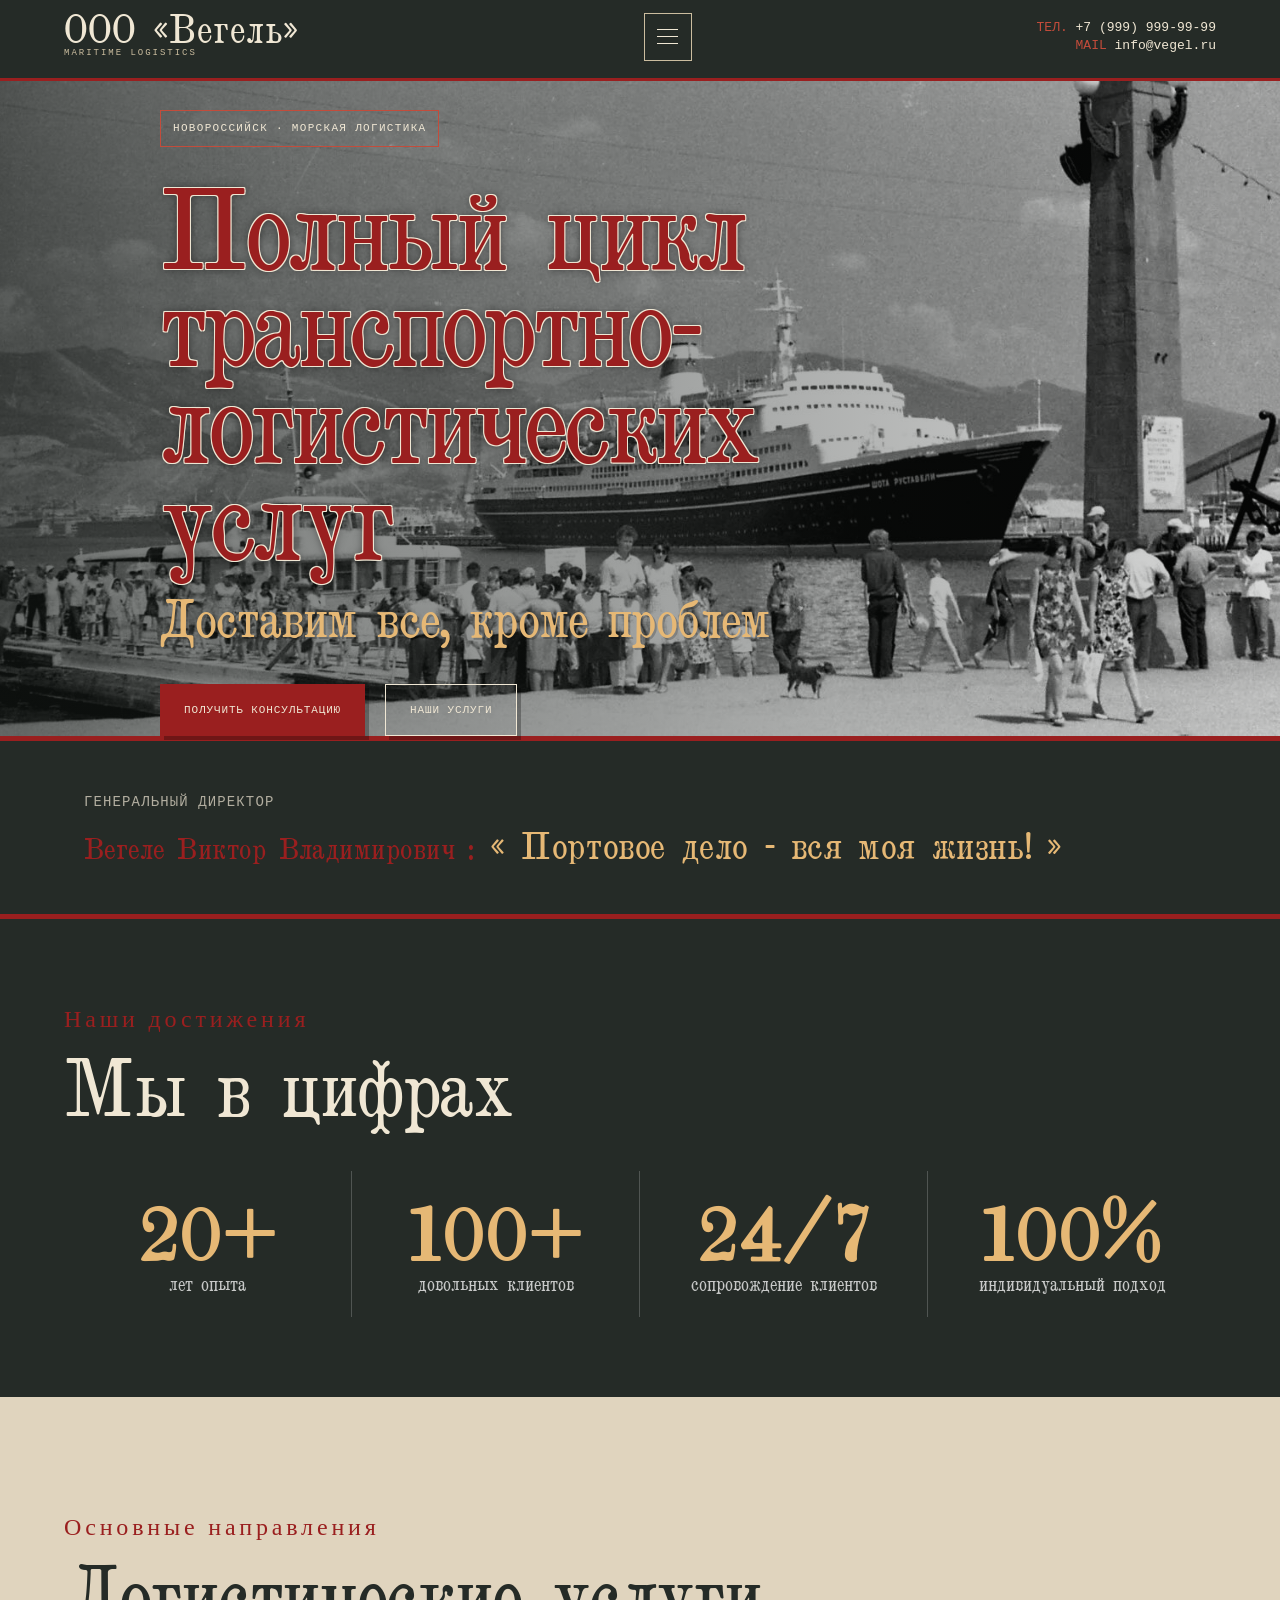
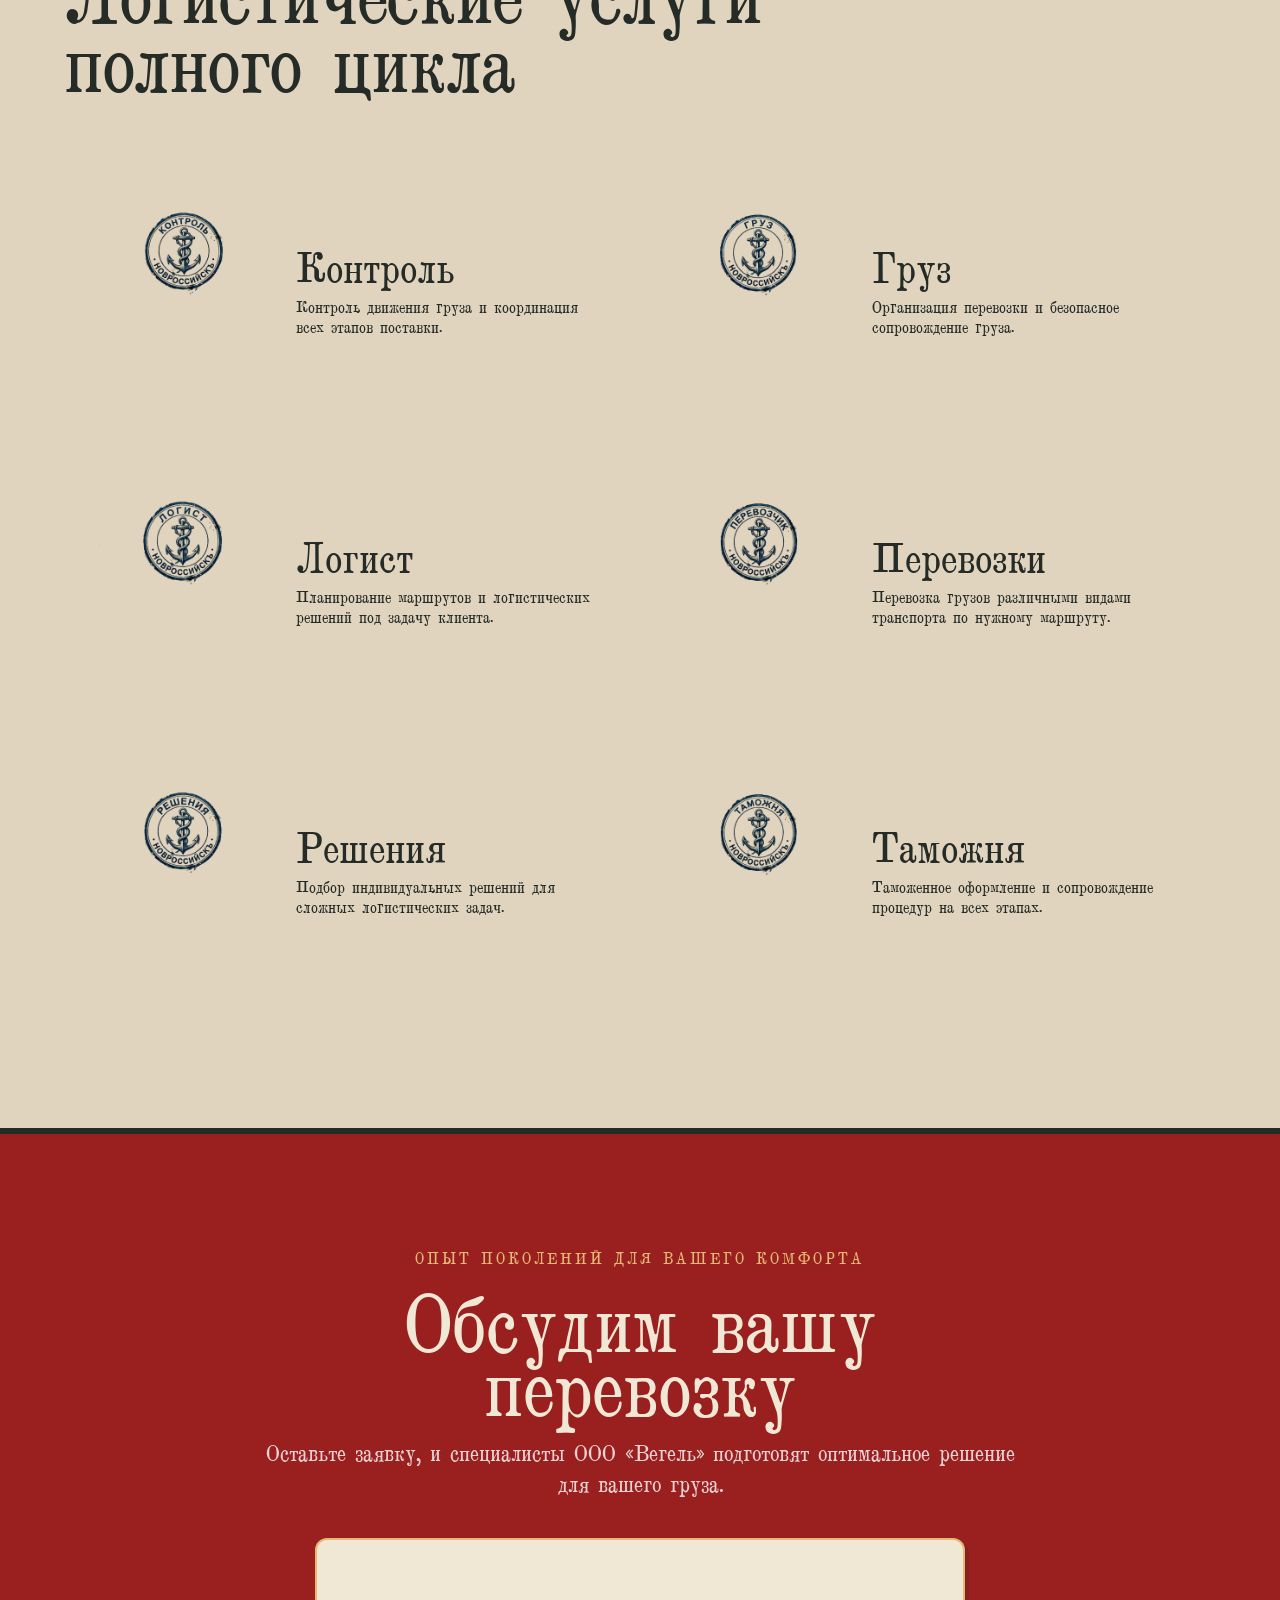
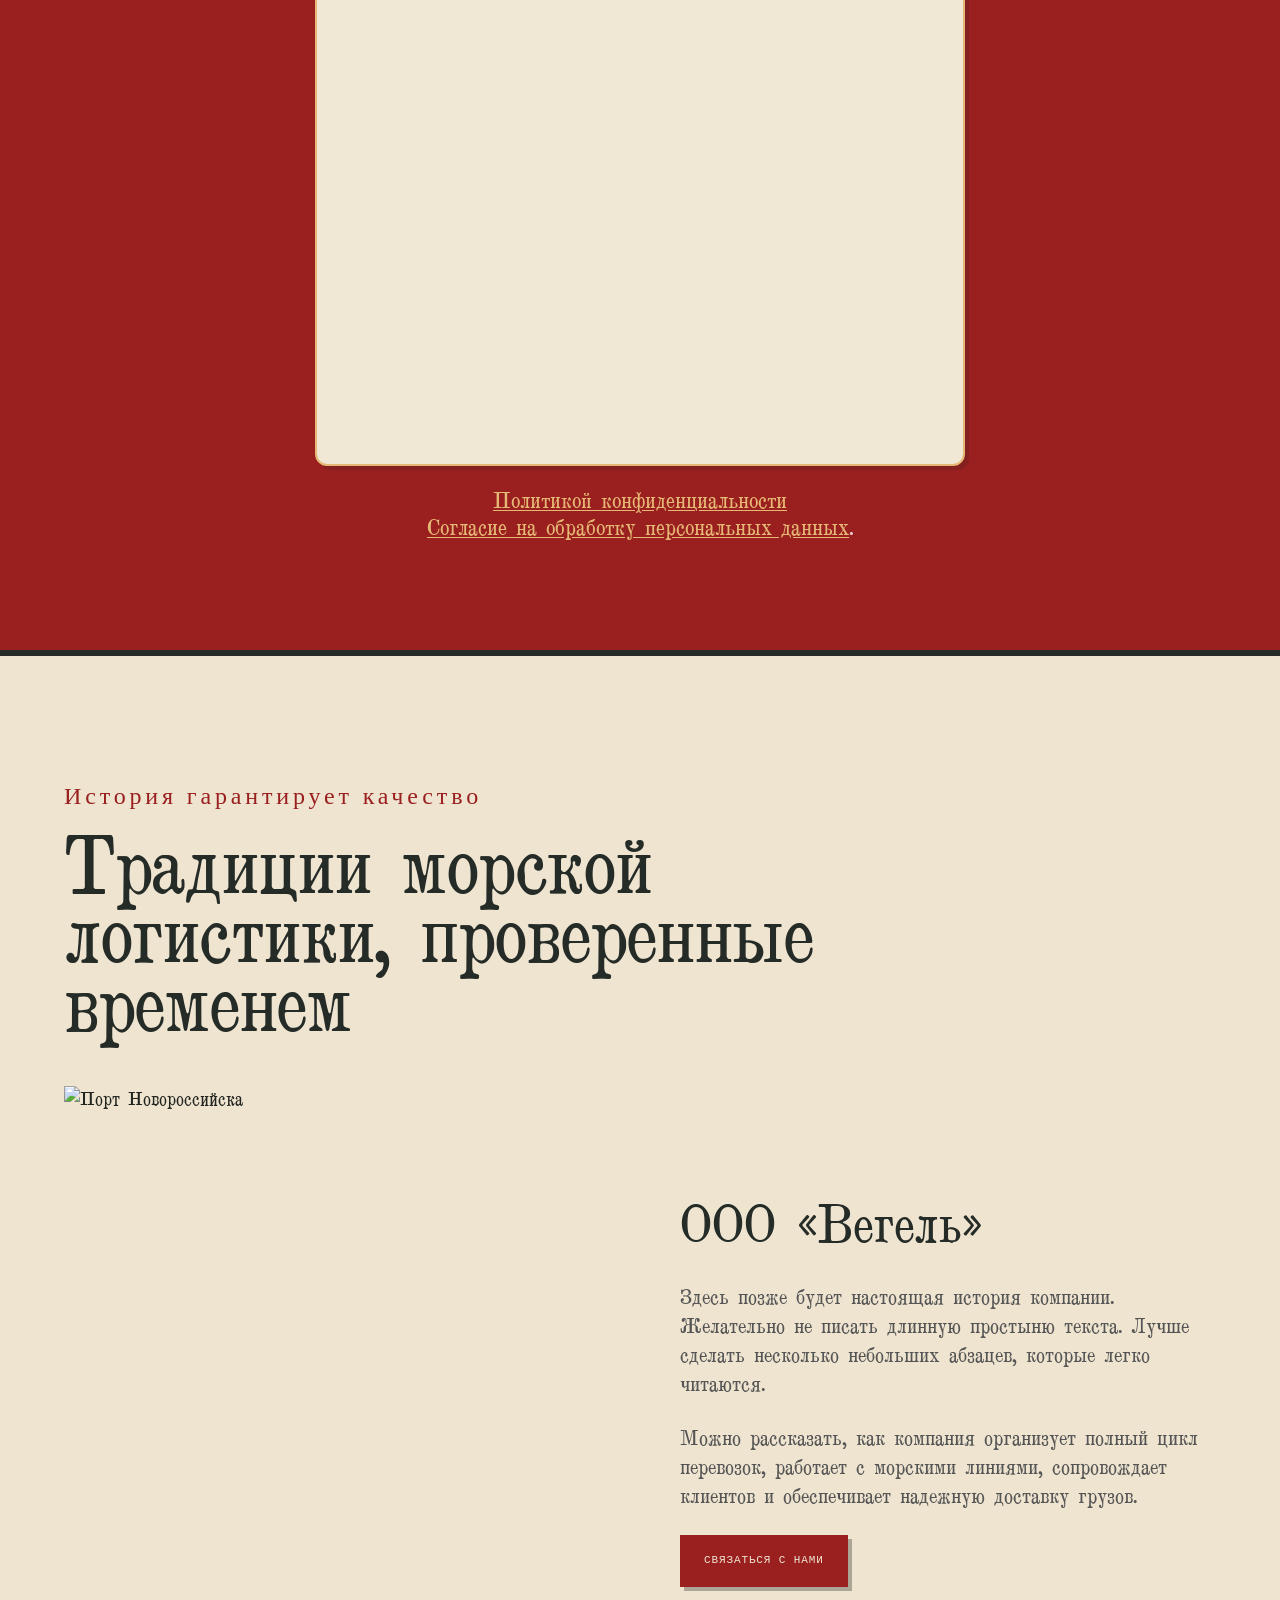
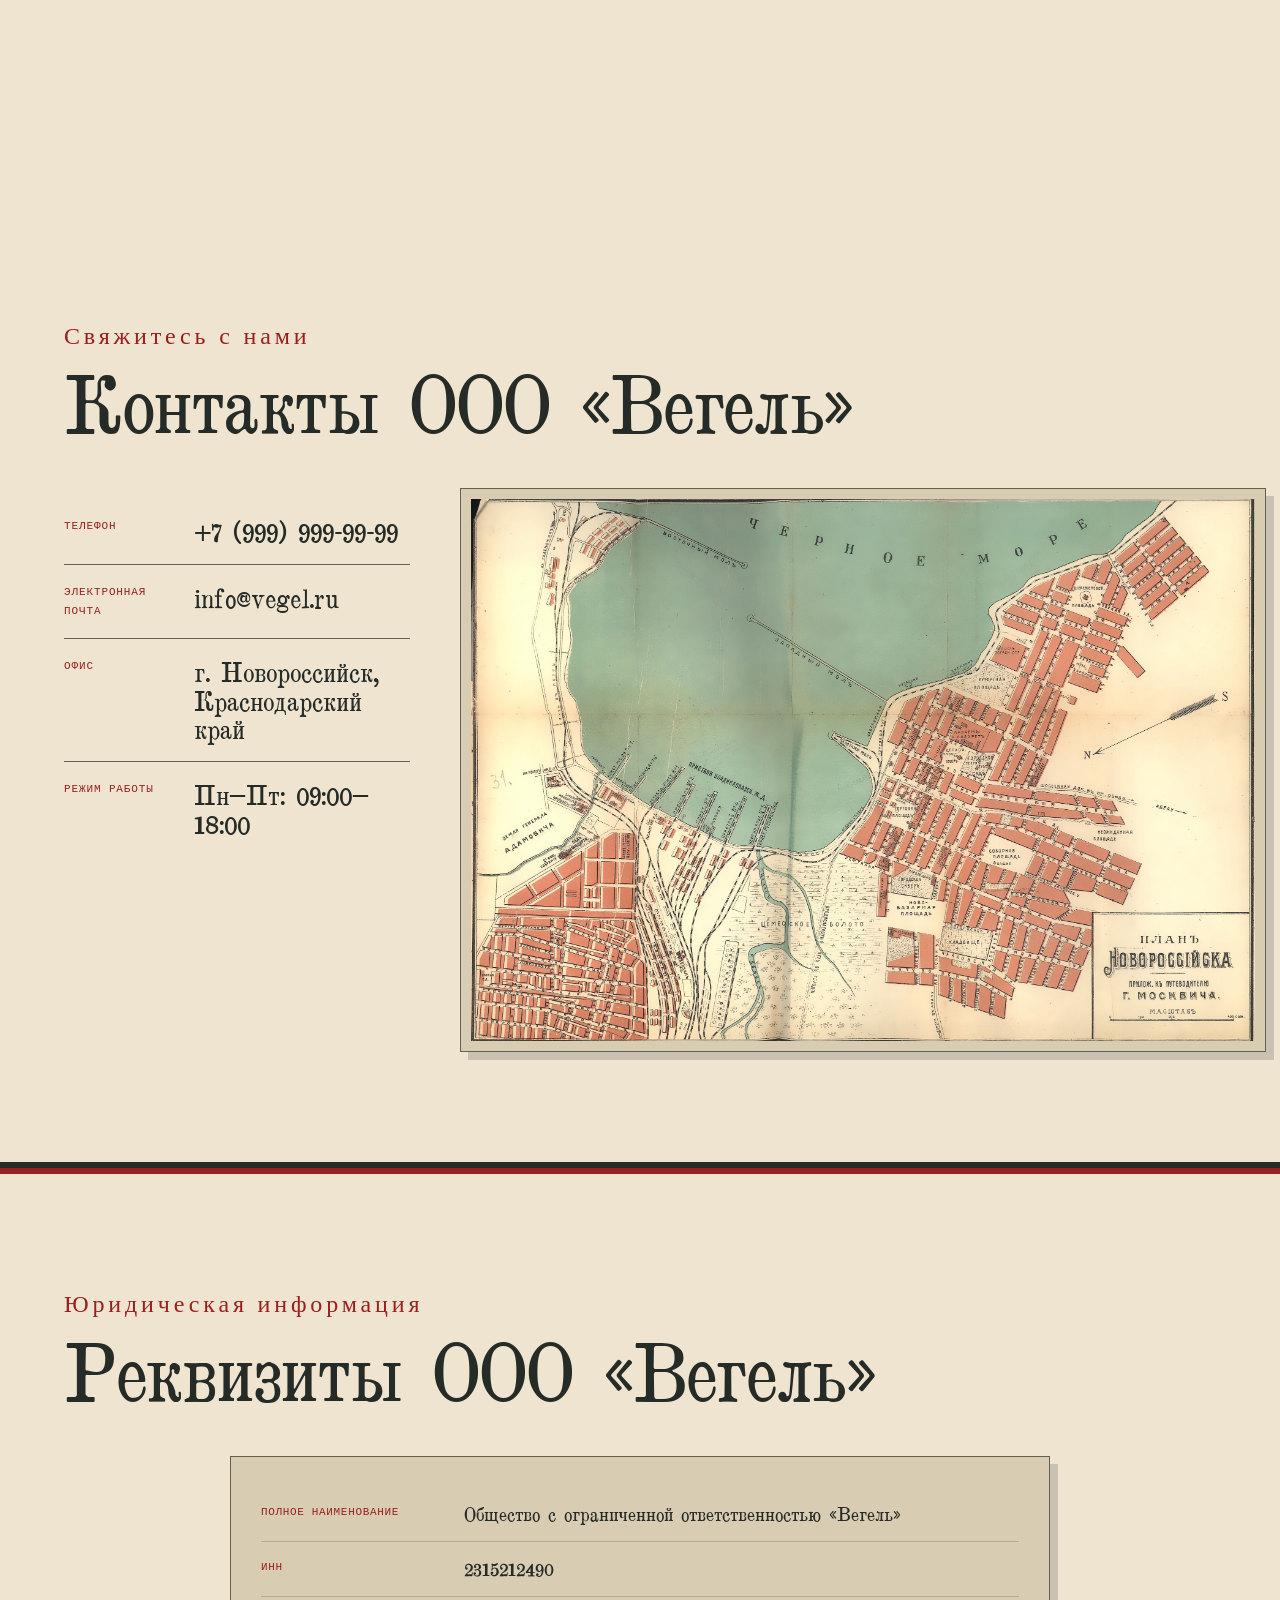
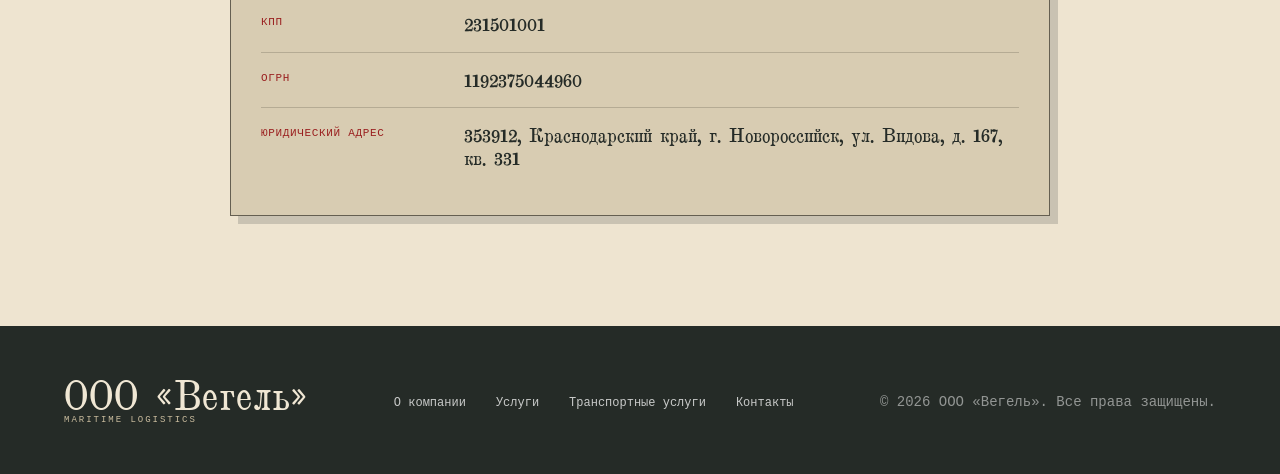
==== commit 67c3ffac: "печати" ====
--- a/index.html
+++ b/index.html
@@ -126,42 +126,54 @@
         </div>
         <div class="services-grid">
             <article class="service-card" id="transport-services">
-                <div class="service-photo" style="background-image: url('/images/servis_control.jpg');"></div>
+                <div class="service-photo">
+                    <img src="images/servis_control.jpg" alt="Контроль">
+                </div>
                 <div class="service-content">
                     <h3>Контроль</h3>
                     <p>Контроль движения груза и координация всех этапов поставки.</p>
                 </div>
             </article>
             <article class="service-card">
-                <div class="service-photo" style="background-image: url('/images/servis_gruz.jpg');"></div>
+                <div class="service-photo">
+                    <img src="images/servis_gruz.jpg" alt="Груз">
+                </div>
                 <div class="service-content">
                     <h3>Груз</h3>
                     <p>Организация перевозки и безопасное сопровождение груза.</p>
                 </div>
             </article>
             <article class="service-card">
-                <div class="service-photo" style="background-image: url('/images/servis_logist.jpg');"></div>
+                <div class="service-photo">
+                    <img src="images/servis_logist.jpg" alt="Логист">
+                </div>
                 <div class="service-content">
                     <h3>Логист</h3>
                     <p>Планирование маршрутов и логистических решений под задачу клиента.</p>
                 </div>
             </article>
             <article class="service-card">
-                <div class="service-photo" style="background-image: url('/images/servis_perevozchik.jpg');"></div>
+                <div class="service-photo">
+                    <img src="images/servis_perevozchik.jpg" alt="Перевозки">
+                </div>
                 <div class="service-content">
                     <h3>Перевозки</h3>
                     <p>Перевозка грузов различными видами транспорта по нужному маршруту.</p>
                 </div>
             </article>
             <article class="service-card" id="customs-clearance">
-                <div class="service-photo" style="background-image: url('/images/servis_reshenia.jpg');"></div>
+                <div class="service-photo">
+                    <img src="images/servis_reshenia.jpg" alt="Решения">
+                </div>
                 <div class="service-content">
                     <h3>Решения</h3>
                     <p>Подбор индивидуальных решений для сложных логистических задач.</p>
                 </div>
             </article>
             <article class="service-card">
-                <div class="service-photo" style="background-image: url('/images/servis_tamojna.jpg');"></div>
+                <div class="service-photo">
+                    <img src="images/servis_tamojna.jpg" alt="Таможня">
+                </div>
                 <div class="service-content">
                     <h3>Таможня</h3>
                     <p>Таможенное оформление и сопровождение процедур на всех этапах.</p>
@@ -170,7 +182,6 @@
         </div>
     </div>
 </section>
-<!-- ===================== END SERVICES ===================== -->
 
 <!-- ===================== -->
 <!-- CTA -->
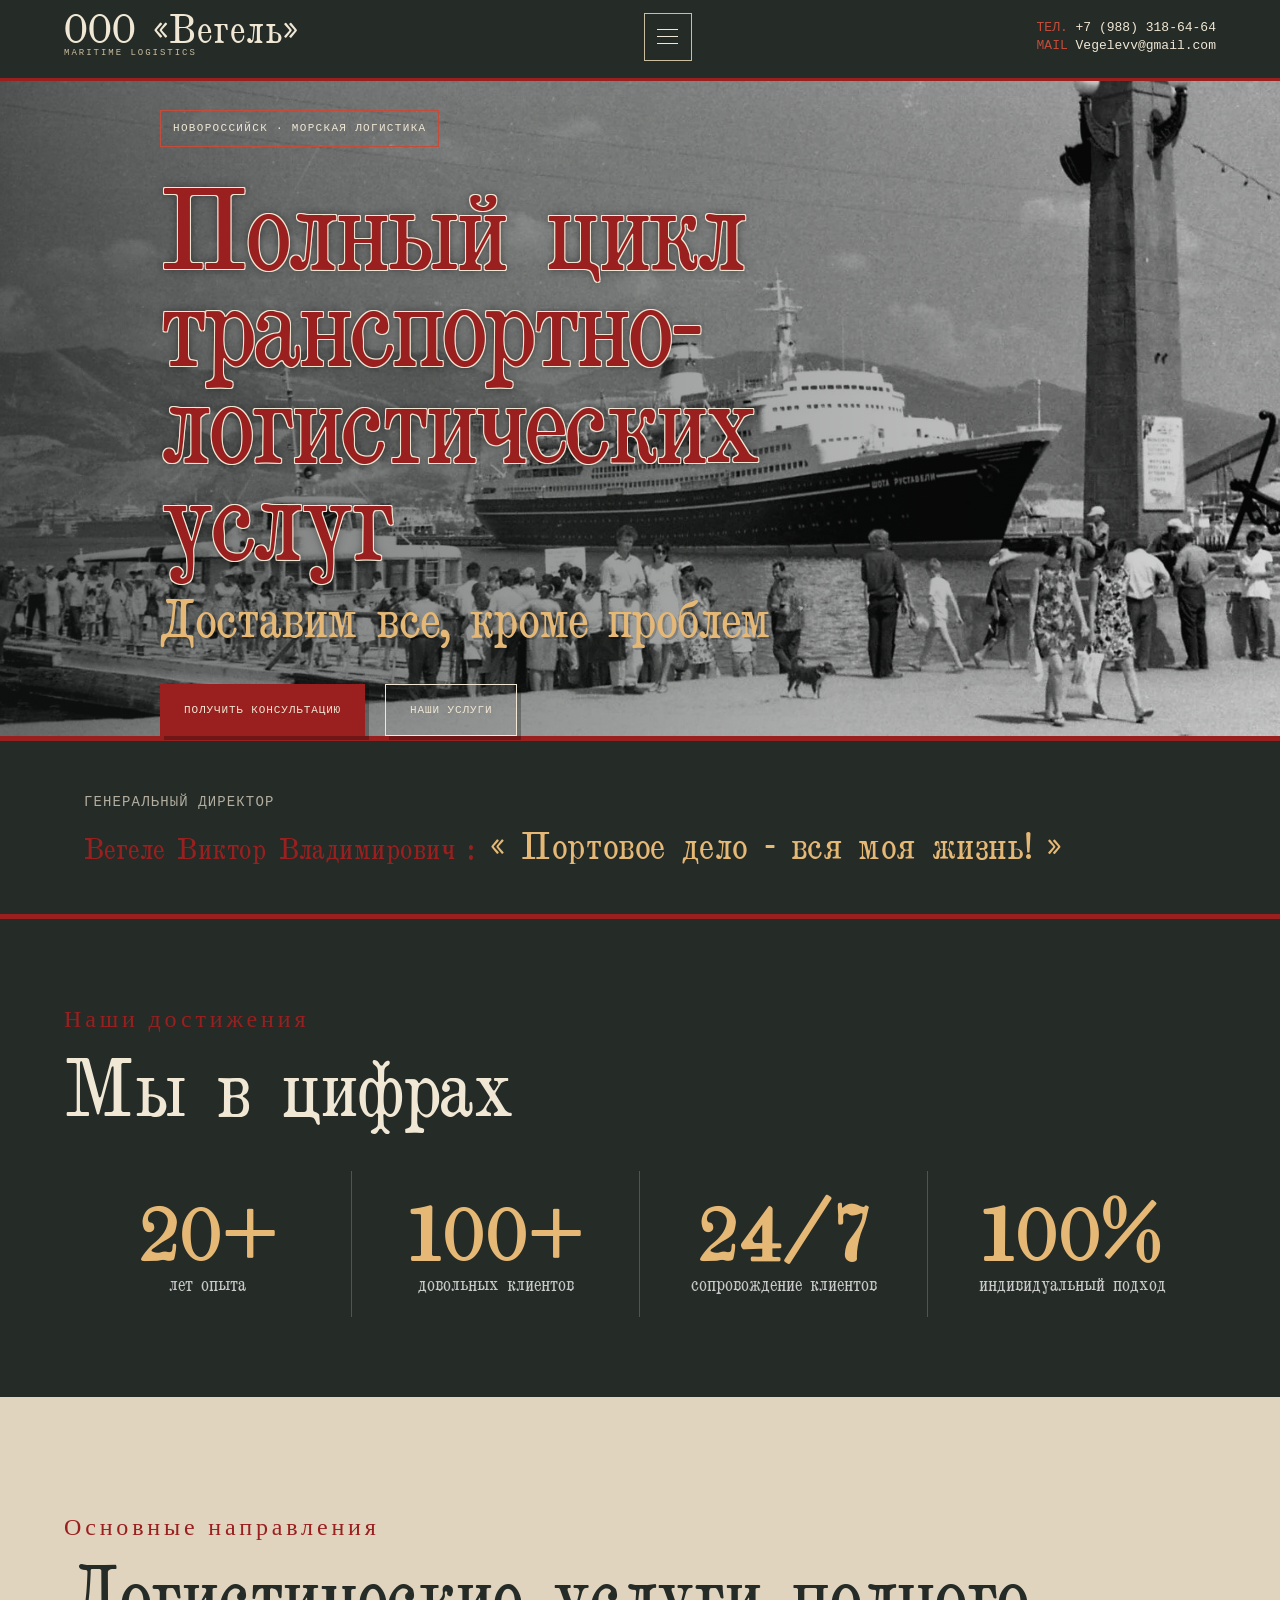
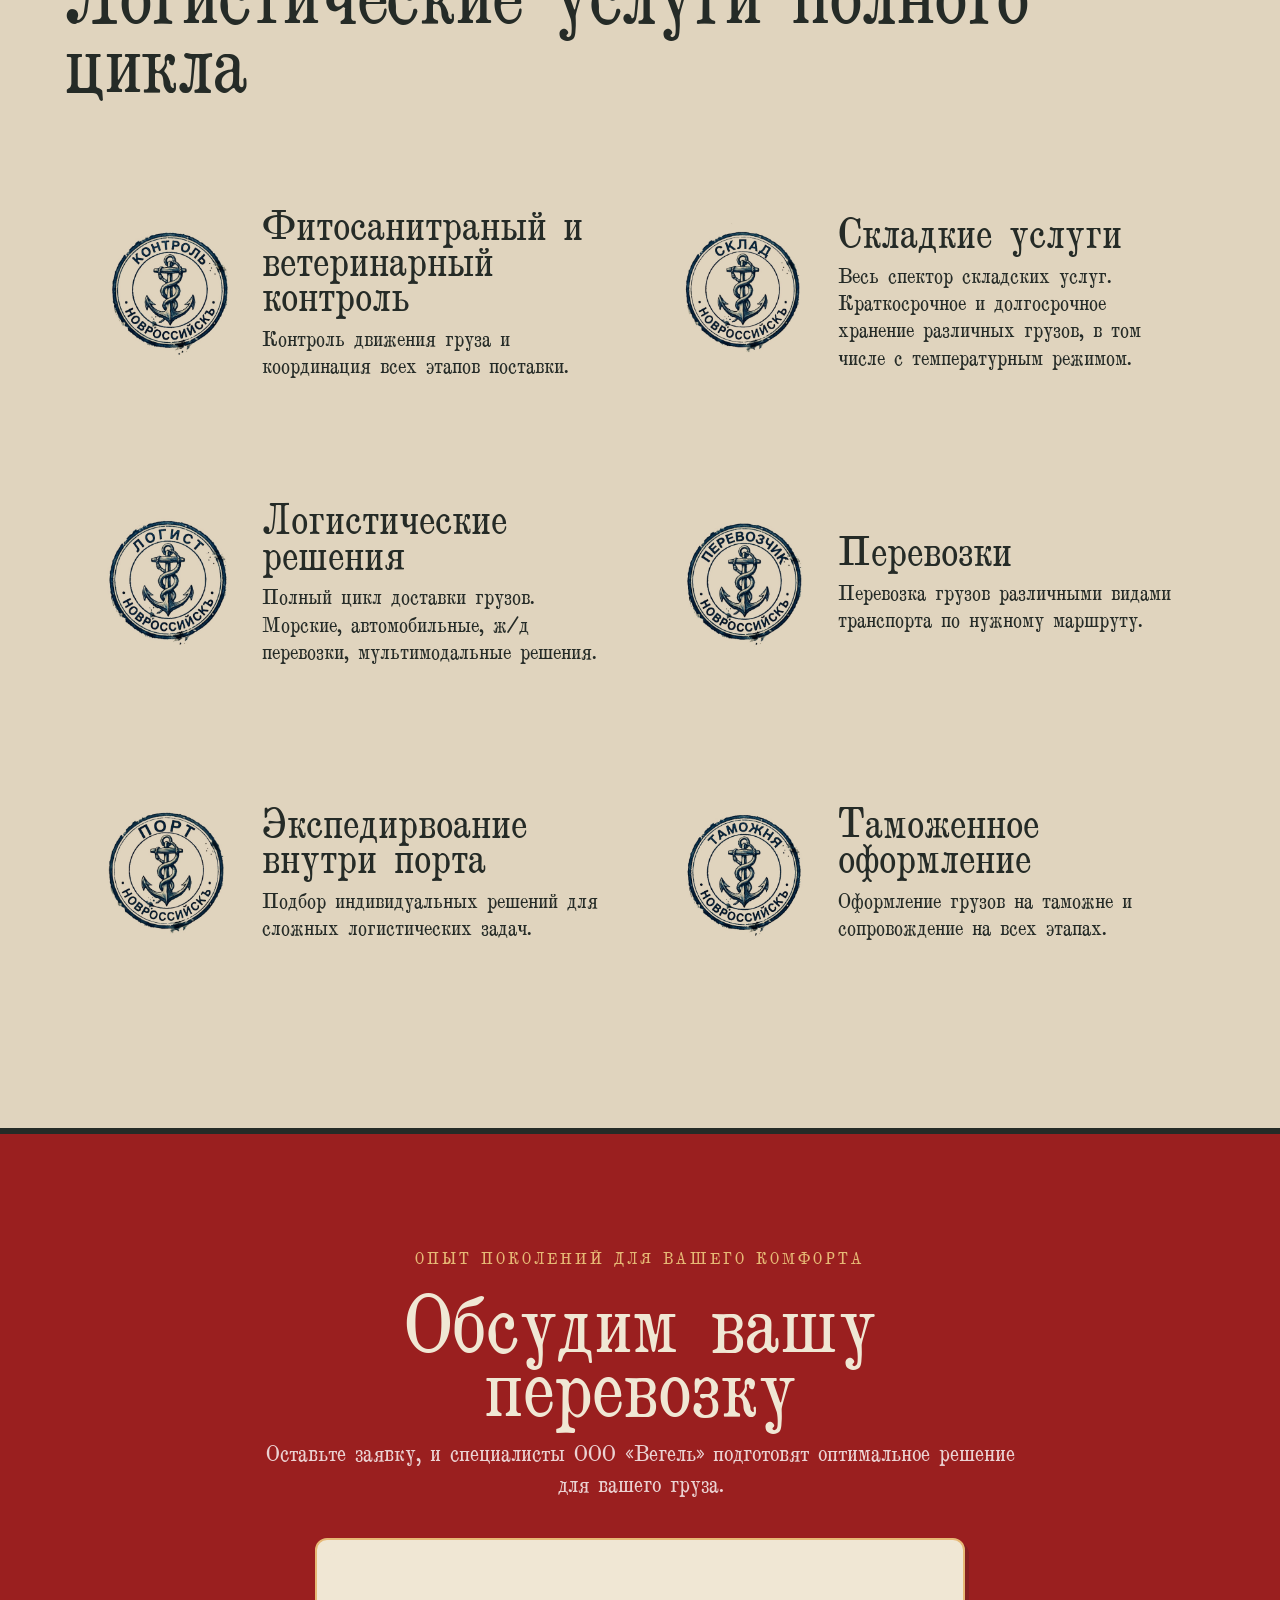
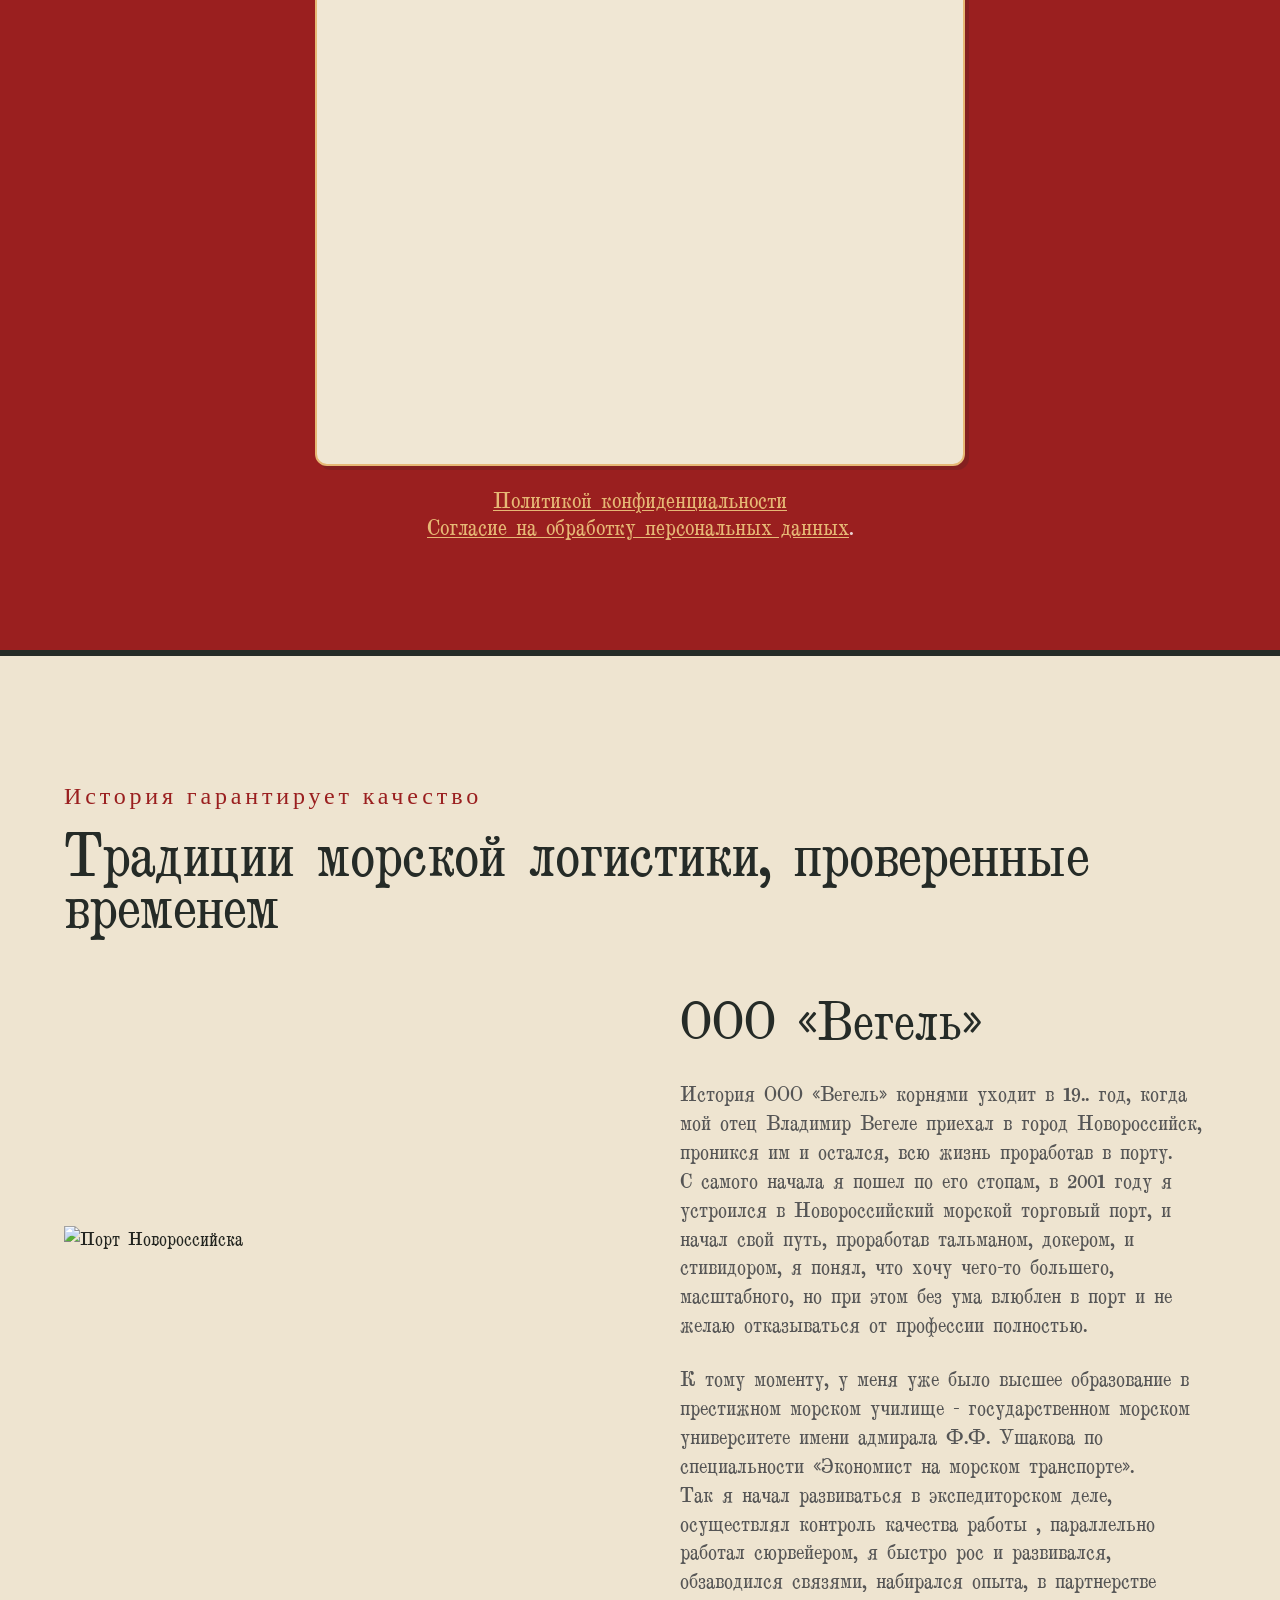
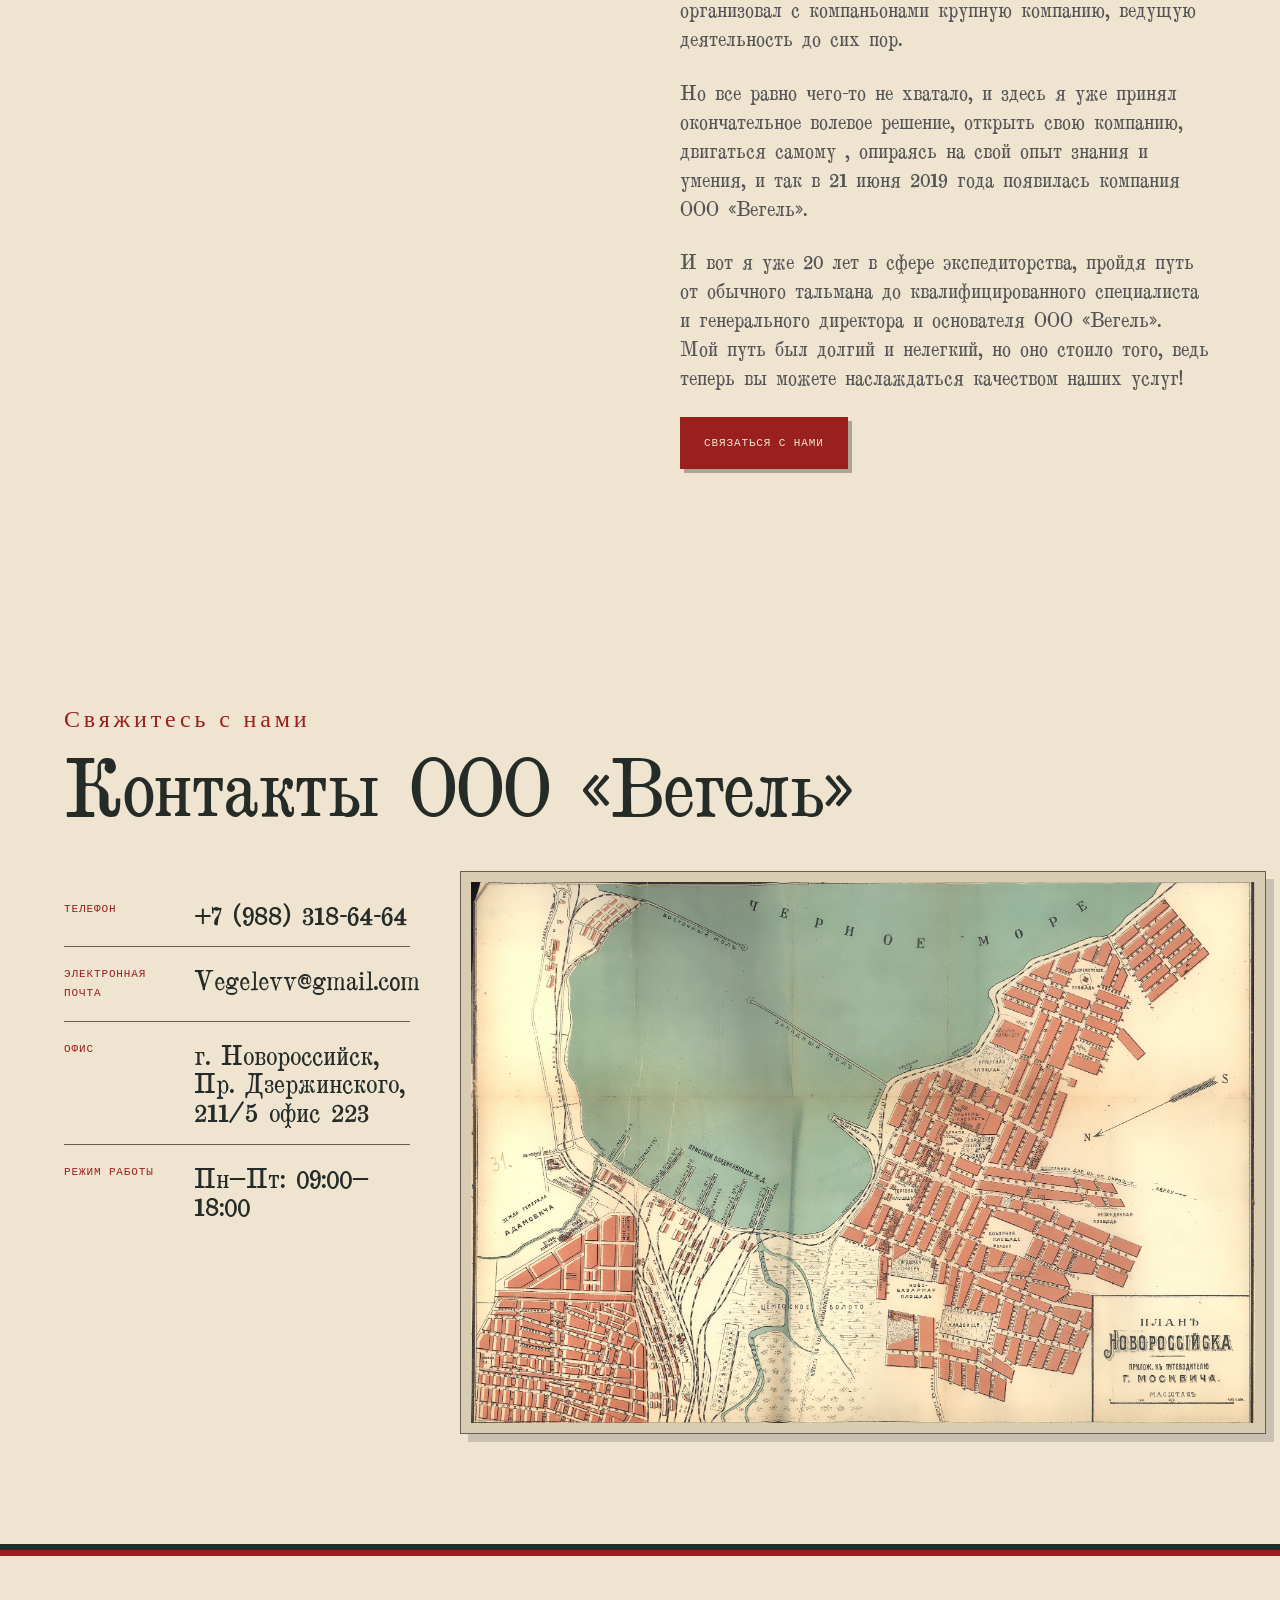
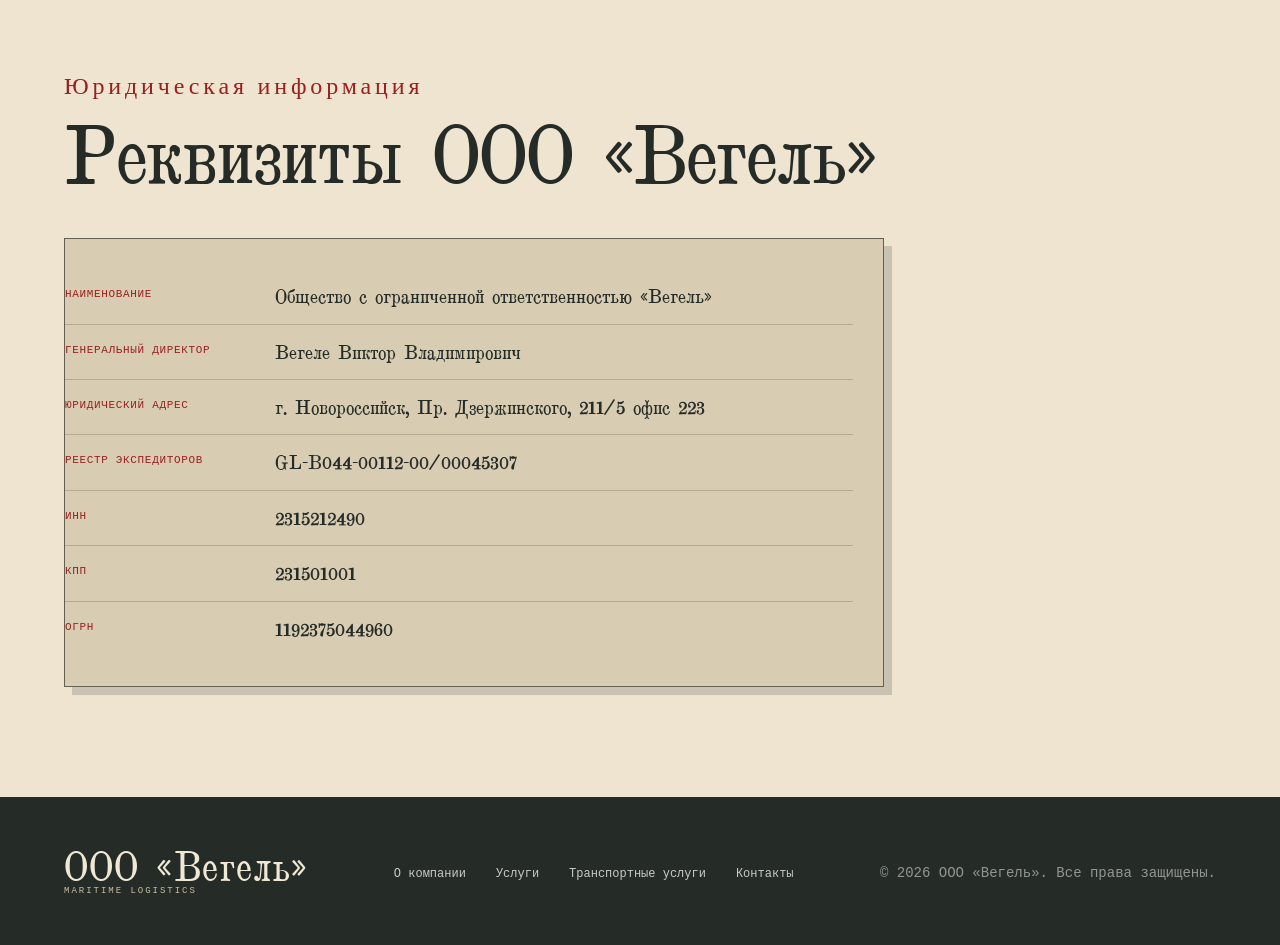
==== commit c2cae321: "нормалдки" ====
--- a/index.html
+++ b/index.html
@@ -34,12 +34,12 @@
                 <a href="/customs/">Таможенное оформление</a>
                 <a href="/company/">О компании</a>
                 <a href="/contacts/">Контакты</a>
-                <a class="nav-call" href="tel:+79999999999">Позвонить: +7 (999) 999-99-99</a>
+                <a class="nav-call" href="tel:+79883186464">Позвонить: +7 (988) 318-64-64</a>
             </nav>
         </div>
         <div class="header-contacts">
-            <a href="tel:+79999999999">+7 (999) 999-99-99</a>
-            <a href="mailto:info@vegel.ru">info@vegel.ru</a>
+            <a href="tel:+79883186464">+7 (988) 318-64-64</a>
+            <a href="mailto:info@vegel.ru">Vegelevv@gmail.com   </a>
         </div>
         <button class="burger" type="button" aria-label="Открыть меню" aria-expanded="false" aria-controls="site-menu">
             <span></span>
@@ -130,17 +130,17 @@
                     <img src="images/servis_control.jpg" alt="Контроль">
                 </div>
                 <div class="service-content">
-                    <h3>Контроль</h3>
+                    <h3>Фитосанитраный и ветеринарный контроль</h3>
                     <p>Контроль движения груза и координация всех этапов поставки.</p>
                 </div>
             </article>
             <article class="service-card">
                 <div class="service-photo">
-                    <img src="images/servis_gruz.jpg" alt="Груз">
-                </div>
-                <div class="service-content">
-                    <h3>Груз</h3>
-                    <p>Организация перевозки и безопасное сопровождение груза.</p>
+                    <img src="images/servis_sklad.jpg" alt="Груз">
+                </div>
+                <div class="service-content">
+                    <h3>Складкие услуги</h3>
+                    <p>Весь спектор складских услуг. Краткосрочное и долгосрочное хранение различных грузов, в том числе с температурным режимом.</p>
                 </div>
             </article>
             <article class="service-card">
@@ -148,8 +148,8 @@
                     <img src="images/servis_logist.jpg" alt="Логист">
                 </div>
                 <div class="service-content">
-                    <h3>Логист</h3>
-                    <p>Планирование маршрутов и логистических решений под задачу клиента.</p>
+                    <h3>Логистические решения</h3>
+                    <p>Полный цикл доставки грузов. Морские, автомобильные, ж/д перевозки, мультимодальные решения.</p>
                 </div>
             </article>
             <article class="service-card">
@@ -163,10 +163,10 @@
             </article>
             <article class="service-card" id="customs-clearance">
                 <div class="service-photo">
-                    <img src="images/servis_reshenia.jpg" alt="Решения">
-                </div>
-                <div class="service-content">
-                    <h3>Решения</h3>
+                    <img src="images/servis_port.jpg" alt="Решения">
+                </div>
+                <div class="service-content">
+                    <h3>Экспедирвоание внутри порта</h3>
                     <p>Подбор индивидуальных решений для сложных логистических задач.</p>
                 </div>
             </article>
@@ -175,8 +175,8 @@
                     <img src="images/servis_tamojna.jpg" alt="Таможня">
                 </div>
                 <div class="service-content">
-                    <h3>Таможня</h3>
-                    <p>Таможенное оформление и сопровождение процедур на всех этапах.</p>
+                    <h3>Таможенное оформление</h3>
+                    <p>Оформление грузов на таможне и сопровождение на всех этапах.</p>
                 </div>
             </article>
         </div>
@@ -239,8 +239,13 @@
             </div>
             <div class="about-text">
                 <h3>ООО «Вегель»</h3>
-                <p>Здесь позже будет настоящая история компании. Желательно не писать длинную простыню текста. Лучше сделать несколько небольших абзацев, которые легко читаются.</p>
-                <p>Можно рассказать, как компания организует полный цикл перевозок, работает с морскими линиями, сопровождает клиентов и обеспечивает надежную доставку грузов.</p>
+                <p>История ООО «Вегель» корнями уходит в 19.. год, когда мой отец Владимир Вегеле приехал в город Новороссийск, проникся им и остался, всю жизнь проработав в порту. <br>
+                С самого начала я пошел по его стопам, в 2001 году я устроился в Новороссийский морской торговый порт, и начал свой путь, проработав тальманом, докером, и стивидором, я понял, что хочу чего-то большего, масштабного, но при этом без ума  влюблен в порт и не желаю отказываться от профессии полностью.</p>
+                <p>К тому моменту, у меня уже было высшее образование в престижном морском училище - государственном морском университете имени адмирала Ф.Ф. Ушакова по специальности «Экономист на морском транспорте».<br>
+                Так я начал развиваться в экспедиторском деле, осуществлял контроль качества работы , параллельно работал сюрвейером, я  быстро рос и развивался, обзаводился связями, набирался опыта, в партнерстве организовал с компаньонами  крупную компанию, ведущую деятельность до сих пор.</p>
+                <p>Но все равно чего-то не хватало, и здесь я уже принял окончательное  волевое решение, открыть свою компанию, двигаться самому , опираясь на свой опыт знания и умения, и так в 21 июня 2019 года появилась компания ООО «Вегель».</p>
+                <p>И вот я уже 20 лет в сфере экспедиторства, пройдя путь  от обычного тальмана до квалифицированного специалиста и генерального директора и основателя ООО «Вегель».<br>
+                Мой путь был долгий и нелегкий, но оно стоило того, ведь теперь вы можете наслаждаться качеством наших услуг!</p>
                 <a href="#contacts" class="btn btn-primary">Связаться с нами</a>
             </div>
         </div>
@@ -264,15 +269,15 @@
                 <dl class="details-list contacts-list">
                     <div>
                         <dt>Телефон</dt>
-                        <dd><a href="tel:+79999999999">+7 (999) 999-99-99</a></dd>
+                        <dd><a href="tel:+79883186464">+7 (988) 318-64-64</a></dd>
                     </div>
                     <div>
                         <dt>Электронная почта</dt>
-                        <dd><a href="mailto:info@vegel.ru">info@vegel.ru</a></dd>
+                        <dd><a href="mailto:Vegelevv@gmail.com">Vegelevv@gmail.com</a></dd>
                     </div>
                     <div>
                         <dt>Офис</dt>
-                        <dd>г. Новороссийск, Краснодарский край</dd>
+                        <dd>г. Новороссийск, Пр. Дзержинского, 211/5 офис 223</dd>
                     </div>
                     <div>
                         <dt>Режим работы</dt>
@@ -301,8 +306,20 @@
             <div class="requisites-col">
                 <dl class="requisites-list">
                     <div>
-                        <dt>Полное наименование</dt>
+                        <dt>Наименование</dt>
                         <dd>Общество с ограниченной ответственностью «Вегель»</dd>
+                    </div>
+                    <div>
+                        <dt>Генеральный директор</dt>
+                        <dd>Вегеле Виктор Владимирович</dd>
+                    </div>
+                    <div>
+                        <dt>Юридический адрес</dt>
+                        <dd>г. Новороссийск, Пр. Дзержинского, 211/5 офис 223</dd>
+                    </div>
+                    <div>
+                        <dt>Реестр экспедиторов</dt>
+                        <dd>GL-B044-00112-00/00045307</dd>
                     </div>
                     <div>
                         <dt>ИНН</dt>
@@ -315,10 +332,6 @@
                     <div>
                         <dt>ОГРН</dt>
                         <dd>1192375044960</dd>
-                    </div>
-                    <div>
-                        <dt>Юридический адрес</dt>
-                        <dd>353912, Краснодарский край, г. Новороссийск, ул. Видова, д. 167, кв. 331</dd>
                     </div>
                 </dl>
             </div>
--- a/css/style.css
+++ b/css/style.css
@@ -407,7 +407,7 @@
 }
 
 /* =====================================================
-   8. SERVICES (Услуги)
+   8. SERVICES (Услуги) – расширенный
    ===================================================== */
 .services {
     background-color: #e0d4be;
@@ -415,13 +415,19 @@
     position: relative;
     color: #252b27;
 }
+.services .container {
+    max-width: 1400px;
+    width: 95%;
+}
 .services .section-title h2 { color: #252b27; }
+
 .services-grid {
     display: grid;
     grid-template-columns: repeat(2, 1fr);
     gap: 0;
     border: 0;
 }
+
 .service-card {
     min-height: 290px;
     padding: 32px 28px;
@@ -431,27 +437,35 @@
     box-shadow: none;
     display: flex;
     align-items: center;
-    gap: 24px;
+    gap: 20px;               /* уменьшенный отступ */
     transition: var(--transition);
 }
 .service-card:hover { transform: none; box-shadow: none; border-color: #e0d4be; }
+
 .service-photo {
-    flex: 0 0 180px;
-    width: 180px;
-    height: 180px;
+    flex: 0 0 150px;         /* уменьшили размер */
+    width: 150px;
+    height: 150px;
     border-radius: 50%;
+    overflow: hidden;
     background: #e0d4be;
-    background-size: cover;
-    background-position: center;
-    background-repeat: no-repeat;
-}
+}
+.service-photo img {
+    width: 100%;
+    height: 100%;
+    object-fit: cover;
+    display: block;
+}
+
 .service-content { flex: 1; }
+
 .service-number {
     font-family: "PT Mono", monospace;
     color: #252b27;
     font-size: 13px;
     margin-bottom: 12px;
 }
+
 .service-card h3 {
     font-family: "BrokgauzEfron", Georgia, serif !important;
     font-weight: 400;
@@ -461,9 +475,10 @@
     font-variant: small-caps;
     margin-bottom: 12px;
 }
+
 .service-card p {
-    font-size: 13px;
-    line-height: 1.55;
+    font-size: 17px;          /* увеличенный шрифт */
+    line-height: 1.6;
     color: #252b27;
 }
 
@@ -584,6 +599,11 @@
     font-size: 17px;
 }
 .about-text .btn-primary { color: #f0e7d4; }
+
+/* Уменьшаем заголовок в секции ABOUT, чтобы он помещался в 2 строки */
+.about .section-title h2 {
+    font-size: clamp(34px, 4vw, 48px);
+}
 
 /* =====================================================
    11. COMPANY DETAILS (контакты + карта)
@@ -828,4 +848,39 @@
 @keyframes spin {
     0% { transform: rotate(0deg); }
     100% { transform: rotate(360deg); }
-}+}
+
+/* =====================================================
+   ВЫРАВНИВАНИЕ ВСЕХ ЗАГОЛОВКОВ ПО ОДНОЙ ЛИНИИ
+   ===================================================== */
+
+/* 1. Все контейнеры делаем одинаковой ширины */
+.services .container {
+    max-width: 1200px;   /* как у всех */
+    width: 90%;          /* как у всех */
+}
+
+/* 2. Убираем лишние внутренние отступы у обёрток, чтобы текст начинался с края контейнера */
+.about-wrapper,
+.details-wrapper,
+.requisites-wrapper,
+.about-text,
+.details-info,
+.requisites-col {
+    padding-left: 0;
+    margin-left: 0;
+}
+
+/* 3. Заголовки (.section-title) занимают всю ширину контейнера, без ограничения max-width */
+.section-title {
+    max-width: 100%;
+}
+
+/* 4. Для блоков, где текст идёт внутри колонок (about-text, details-info, requisites-col) – убираем лишние отступы слева */
+.about-text,
+.details-info,
+.requisites-col {
+    padding-left: 0 !important;  /* если есть встроенные отступы */
+}
+
+/* 5. Если в .about-wrapper или .details-wrapper есть gap, он не влияет на отступ слева – оставляем как есть */
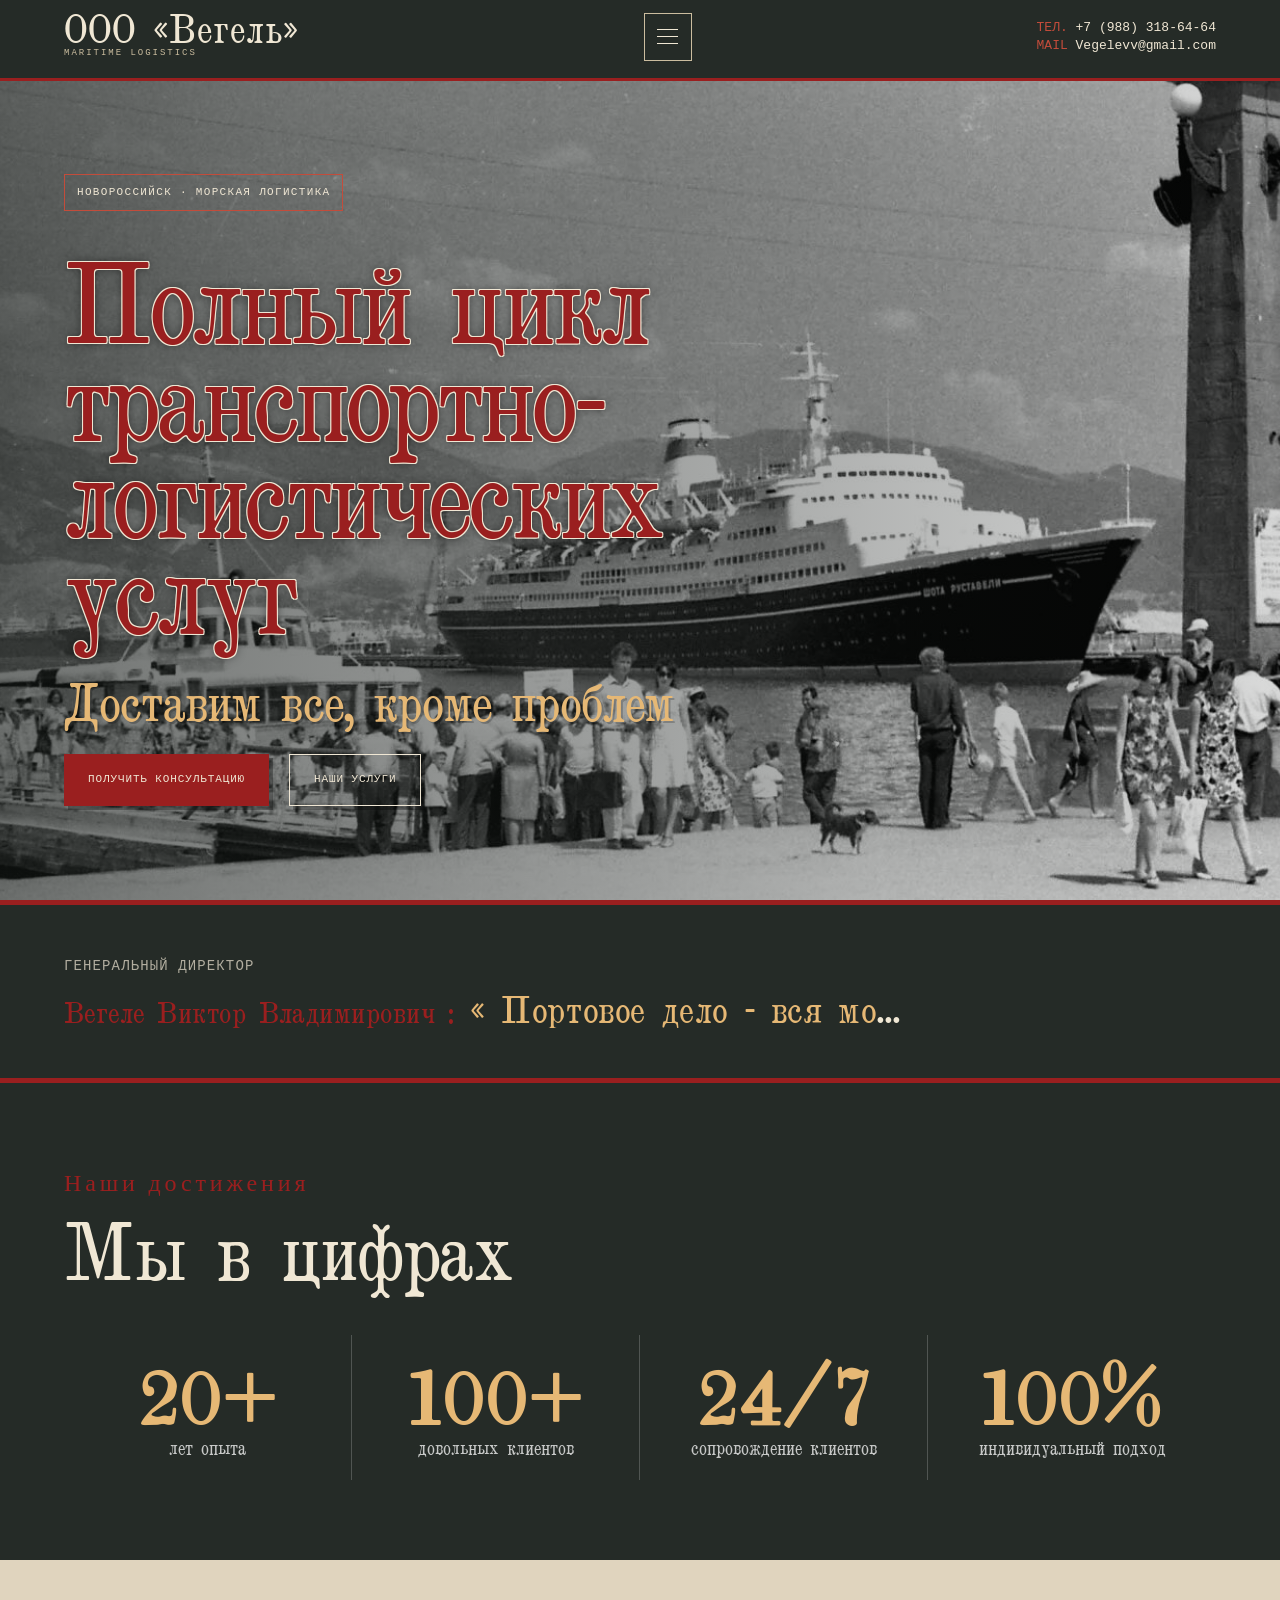
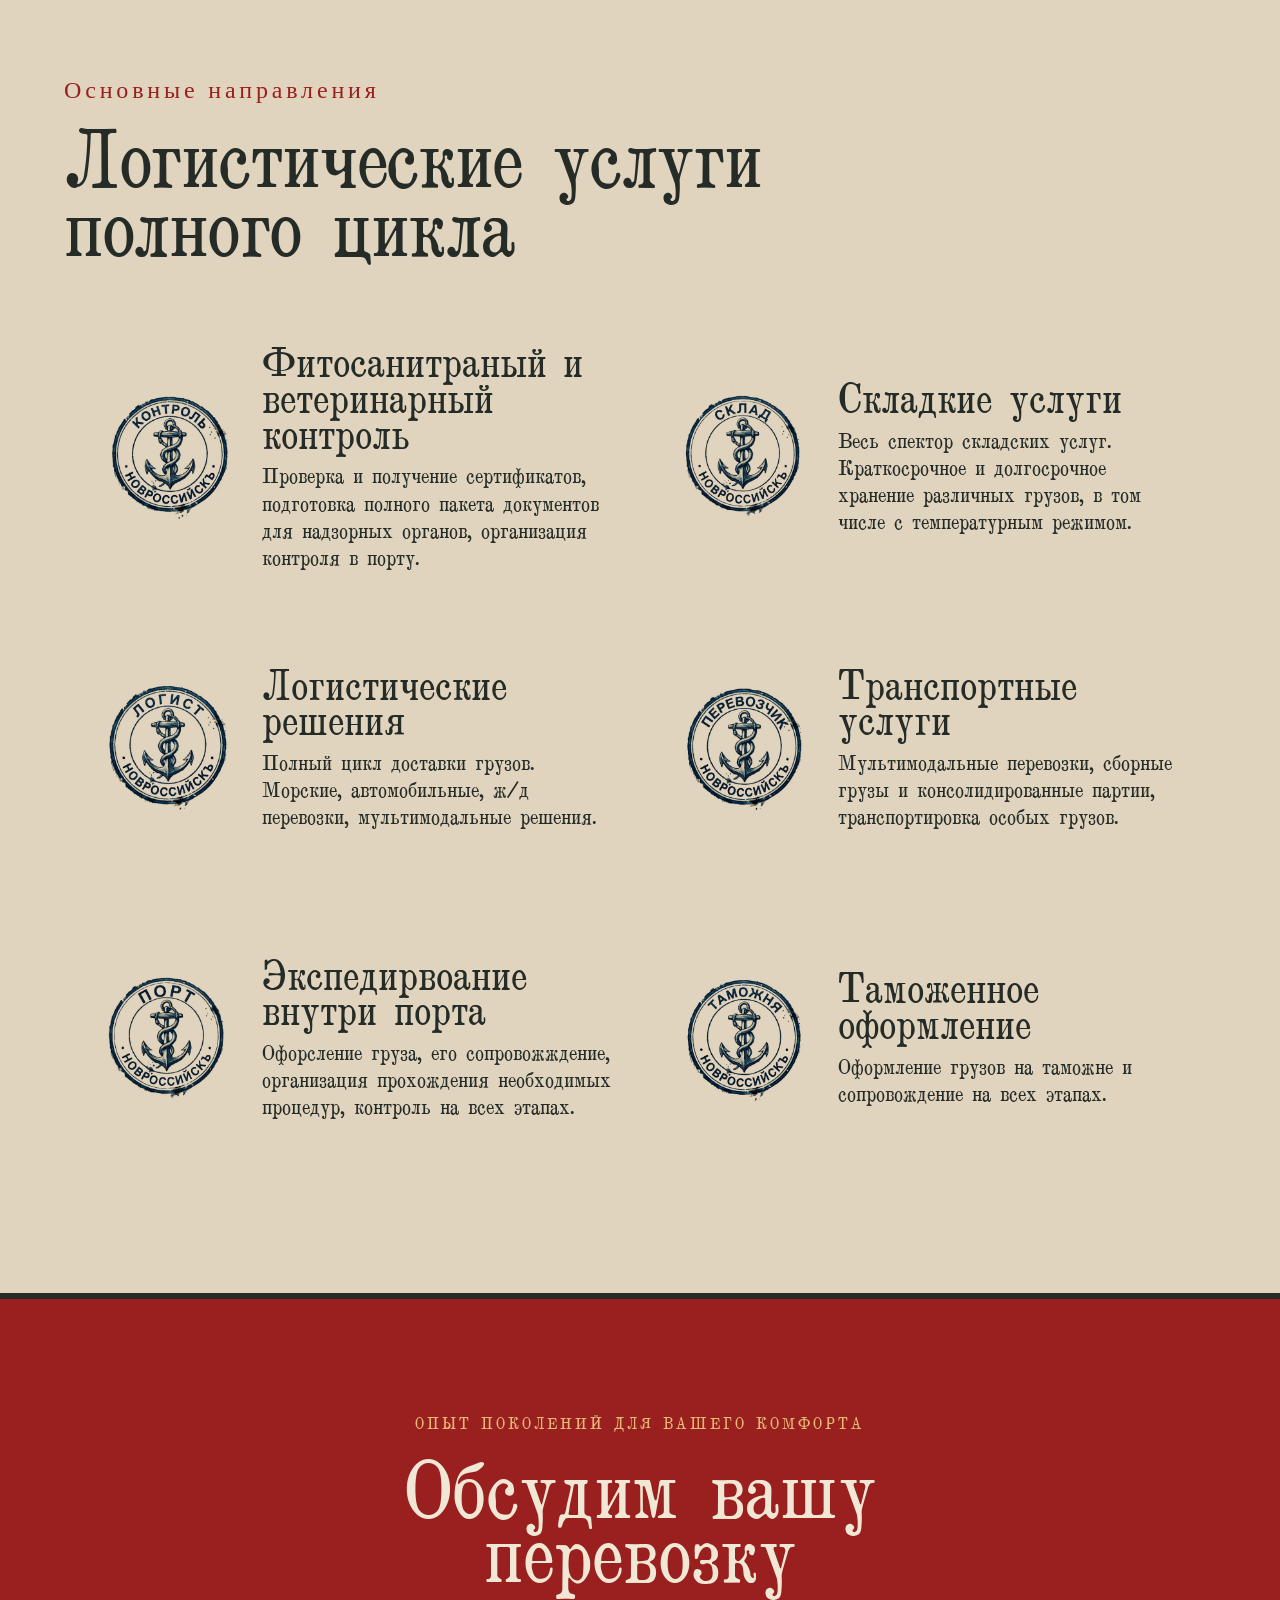
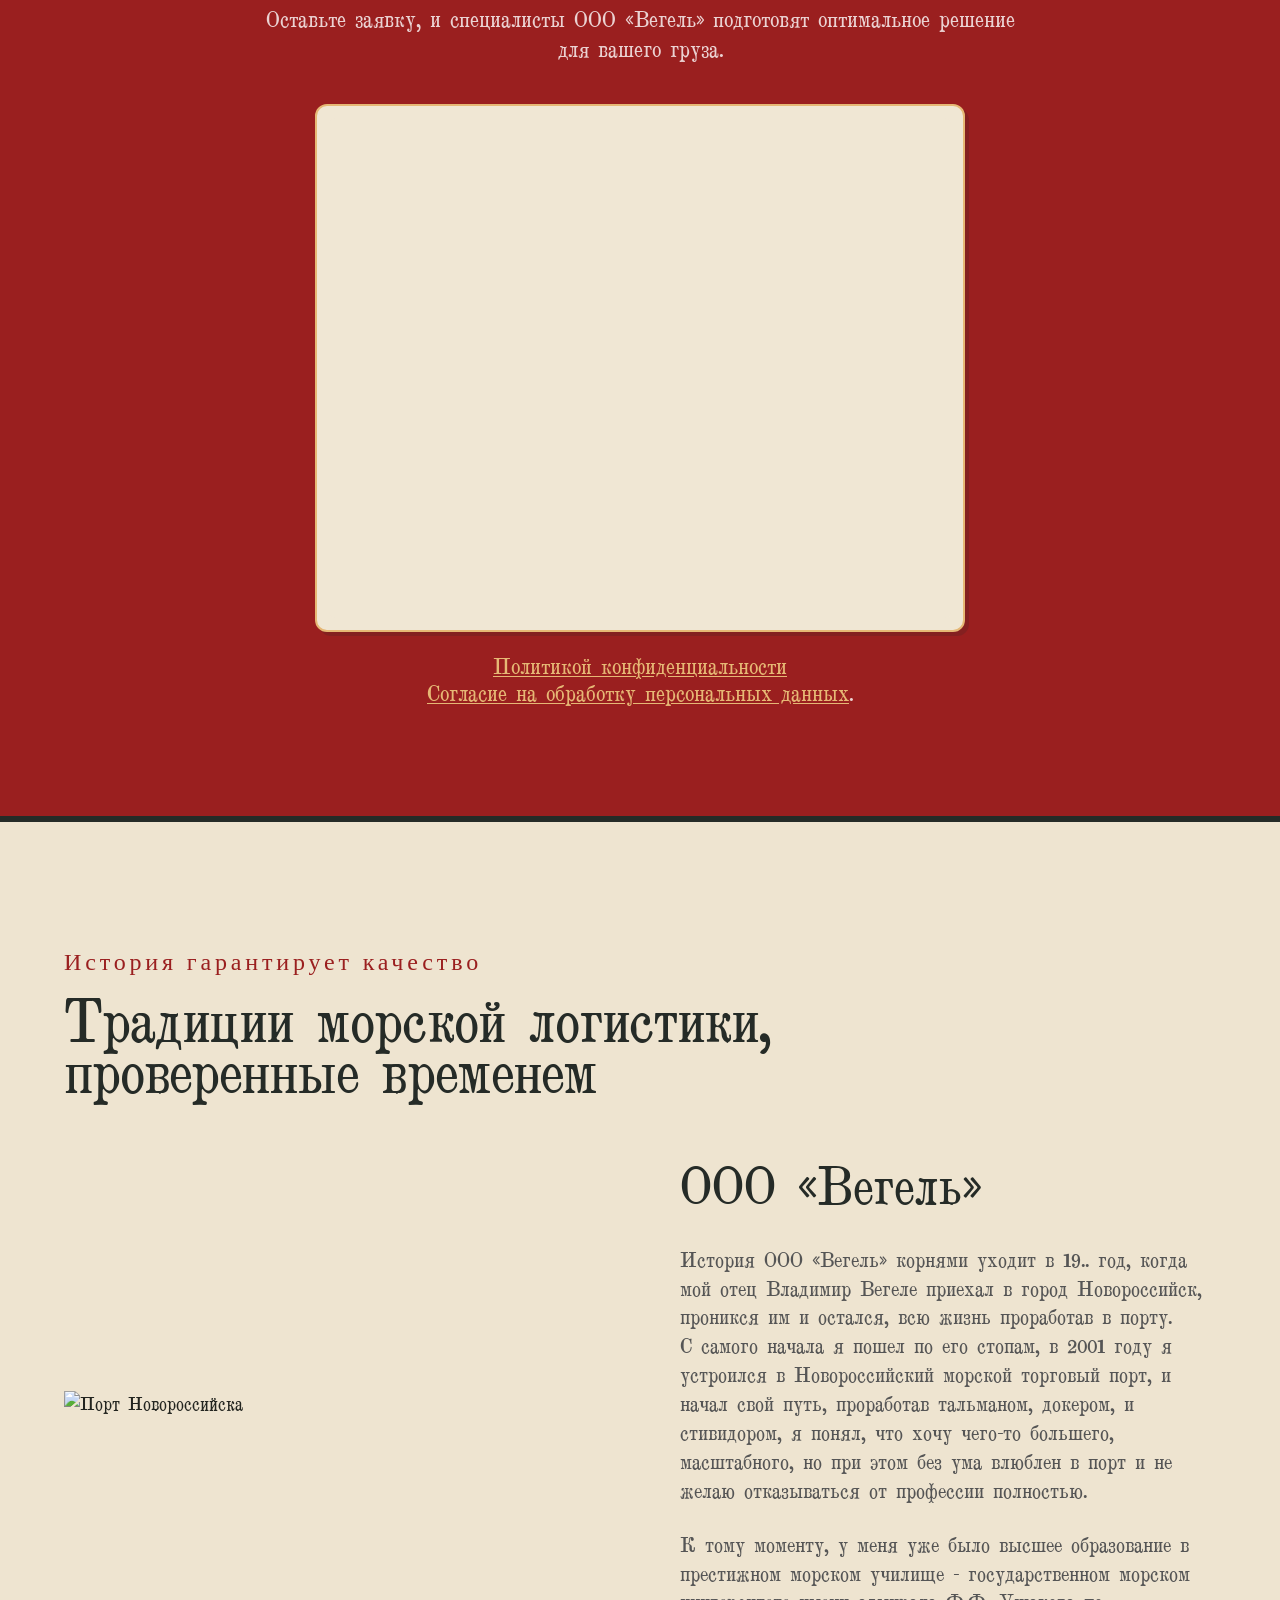
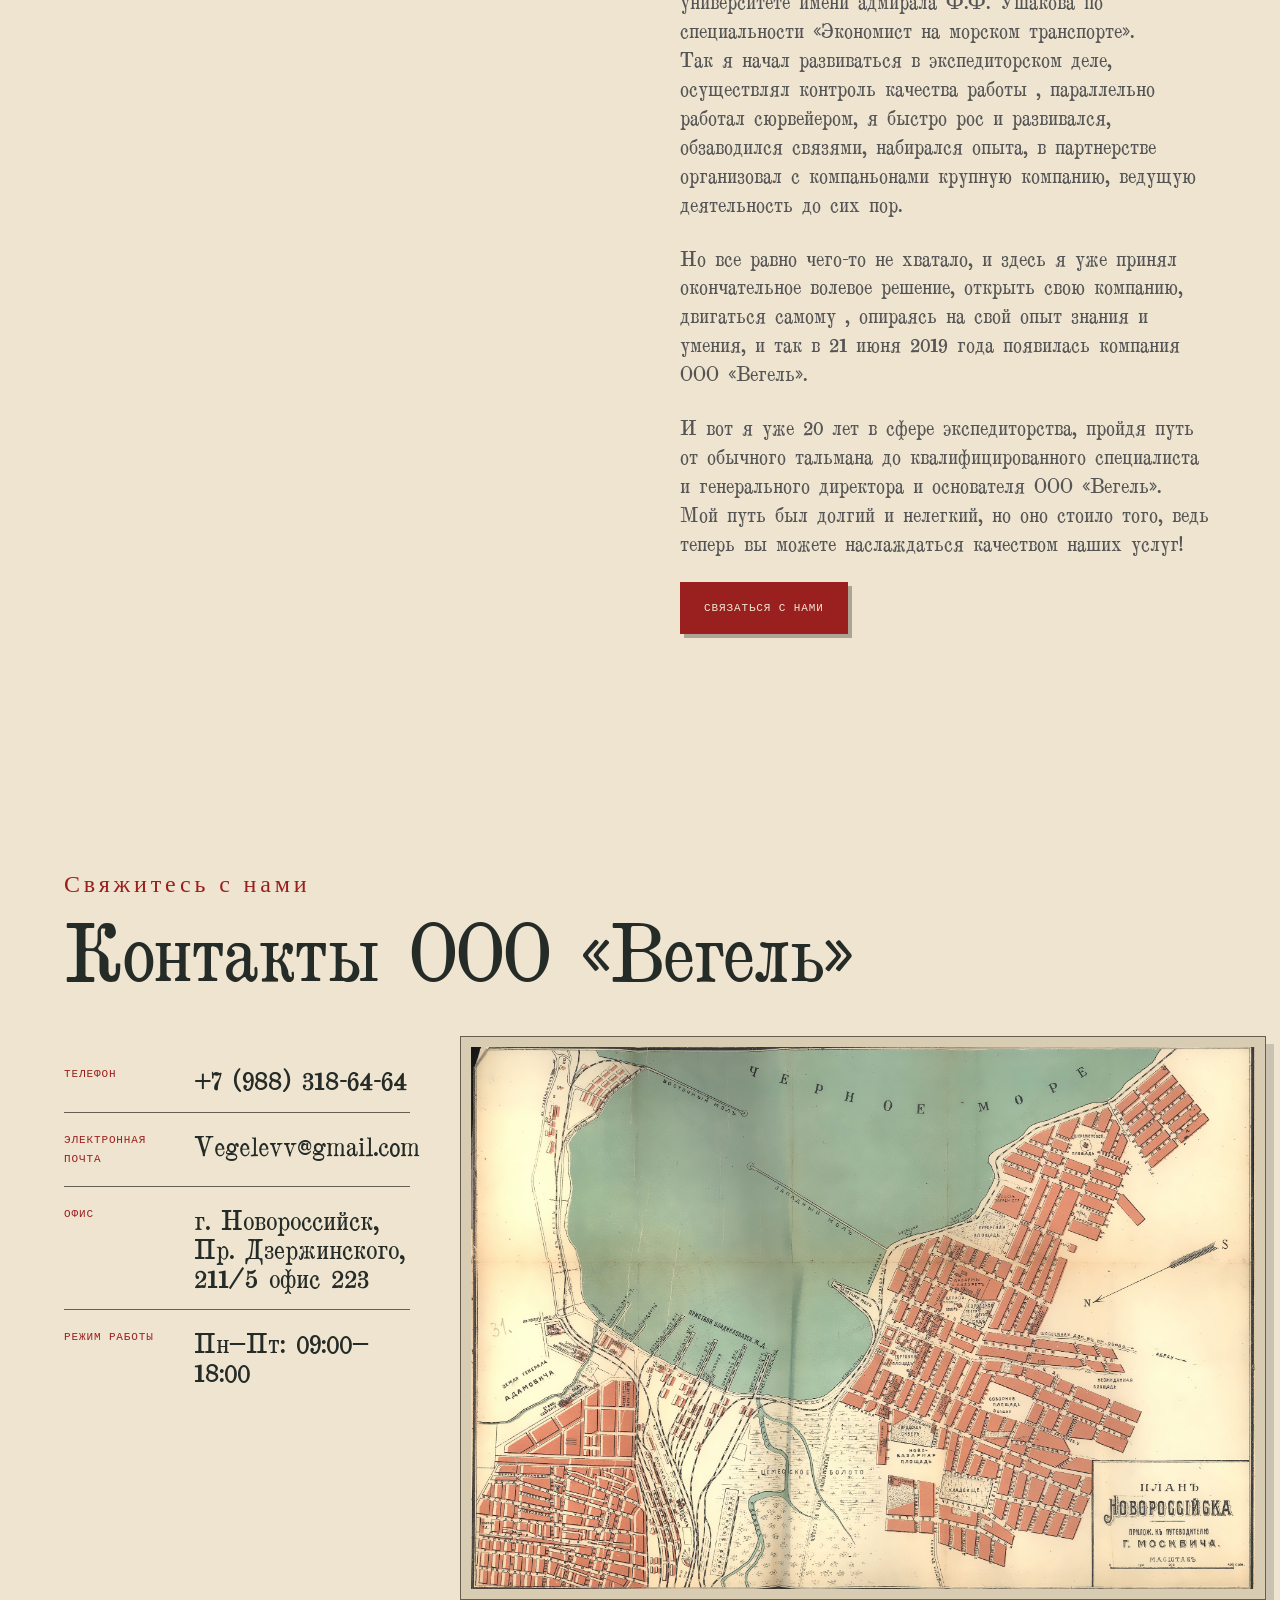
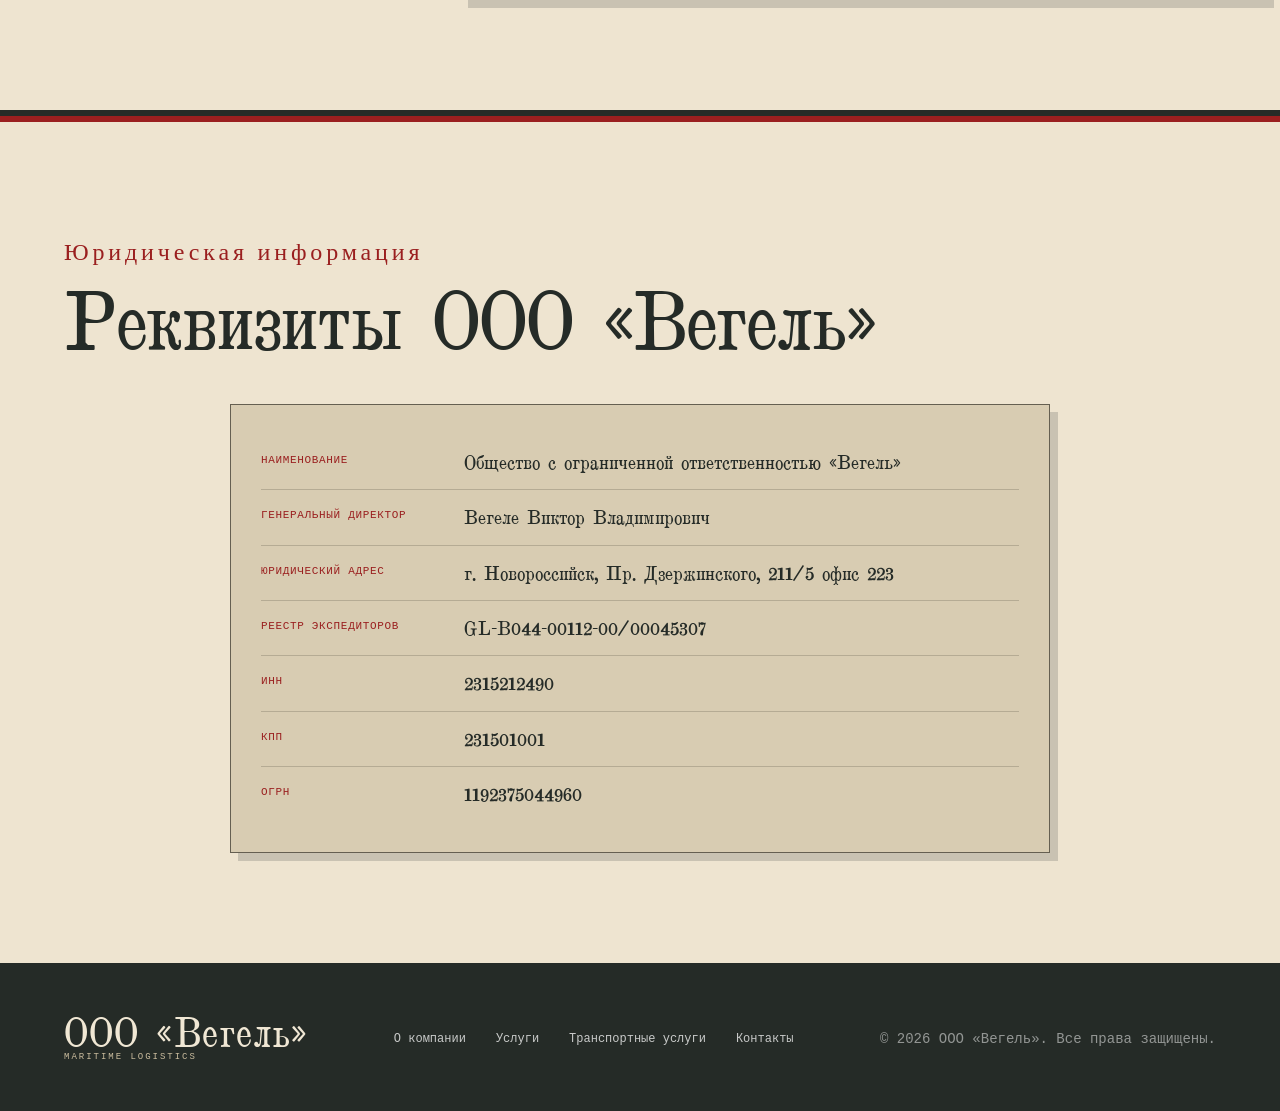
==== commit b6a28e45: "3008 выравнивание заголовков и измения текста в услугах" ====
--- a/index.html
+++ b/index.html
@@ -64,7 +64,6 @@
             <a href="/services/" class="btn btn-secondary">Наши услуги</a>
         </div>
     </div>
-    
 </section>
 <!-- ===================== END HERO ===================== -->
 
@@ -131,7 +130,7 @@
                 </div>
                 <div class="service-content">
                     <h3>Фитосанитраный и ветеринарный контроль</h3>
-                    <p>Контроль движения груза и координация всех этапов поставки.</p>
+                    <p>Проверка и получение сертификатов, подготовка полного пакета документов для надзорных органов, организация контроля в порту.</p>
                 </div>
             </article>
             <article class="service-card">
@@ -157,8 +156,8 @@
                     <img src="images/servis_perevozchik.jpg" alt="Перевозки">
                 </div>
                 <div class="service-content">
-                    <h3>Перевозки</h3>
-                    <p>Перевозка грузов различными видами транспорта по нужному маршруту.</p>
+                    <h3>Транспортные услуги</h3>
+                    <p>Мультимодальные перевозки, сборные грузы и консолидированные партии, транспортировка особых грузов.</p>
                 </div>
             </article>
             <article class="service-card" id="customs-clearance">
@@ -167,7 +166,7 @@
                 </div>
                 <div class="service-content">
                     <h3>Экспедирвоание внутри порта</h3>
-                    <p>Подбор индивидуальных решений для сложных логистических задач.</p>
+                    <p>Офорсление груза, его сопровожждение, организация прохождения необходимых процедур, контроль на всех этапах.</p>
                 </div>
             </article>
             <article class="service-card">
--- a/css/style.css
+++ b/css/style.css
@@ -1,5 +1,5 @@
 /* =====================================================
-   VEGEL LOGISTICS — ЧИСТЫЙ АРХИВНЫЙ СТИЛЬ
+   VEGEL LOGISTICS — ФИНАЛЬНАЯ ВЕРСИЯ
    ===================================================== */
 
 @import url("../assets/fonts/brokgauzefron.css");
@@ -29,7 +29,7 @@
 button, input, textarea { font-family: inherit; }
 
 /* =====================================================
-   2. VARIABLES (советский портовый стиль)
+   2. VARIABLES
    ===================================================== */
 :root {
     --paper: #d8ccb2;
@@ -53,6 +53,8 @@
 .section-title {
     max-width: 850px;
     margin-bottom: 52px;
+    margin-left: 0;   /* явно прижимаем к левому краю */
+    margin-right: auto;
 }
 .section-title span {
     display: block;
@@ -94,7 +96,7 @@
 .btn-secondary:hover { background: rgba(255,255,255,0.1); }
 
 /* =====================================================
-   4. HEADER (фиксированный, тёмный)
+   4. HEADER
    ===================================================== */
 .header {
     position: fixed;
@@ -237,7 +239,7 @@
 }
 
 /* =====================================================
-   5. HERO (баннер с картинкой)
+   5. HERO
    ===================================================== */
 .hero {
     width: 100%;
@@ -253,13 +255,24 @@
     align-items: center;
     position: relative;
 }
+
 .hero-content {
     position: relative;
     z-index: 2;
-    max-width: 960px;
     padding: 110px 0 0;
     color: #f0e7d4;
 }
+
+/* Все текстовые элементы в hero ограничиваем по ширине, но прижимаем к левому краю */
+.hero-label,
+.hero h1,
+.hero-slogan,
+.hero-buttons {
+    max-width: 850px;   /* как у .section-title */
+    margin-left: 0;
+    margin-right: auto;
+}
+
 .hero-label {
     display: inline-block;
     padding: 8px 12px;
@@ -287,13 +300,6 @@
         -1px 1px 0 #f0e7d4,
         0 0 10px rgba(0,0,0,0.5);
     margin-bottom: 30px;
-}
-.hero p {
-    max-width: 650px;
-    color: #e7ddc8;
-    font-family: "PT Mono", monospace;
-    font-size: 15px;
-    margin-bottom: 45px;
 }
 .hero-slogan {
     font-family: "BrokgauzEfron", Georgia, serif !important;
@@ -328,7 +334,7 @@
 }
 
 /* =====================================================
-   6. QUOTE STRIP (цитата)
+   6. QUOTE STRIP
    ===================================================== */
 .quote-strip {
     padding: 50px 0;
@@ -338,10 +344,8 @@
     border-bottom: 5px solid #9a1f1f;
 }
 .quote-content {
-    max-width: 1200px;
-    margin: 0 auto;
-    padding: 0 20px;
     text-align: left;
+    margin: 0;
 }
 .quote-title {
     font-family: "PT Mono", monospace;
@@ -350,6 +354,9 @@
     letter-spacing: .08em;
     color: rgba(240,231,212,0.7);
     margin-bottom: 6px;
+    max-width: 850px;
+    margin-left: 0;
+    margin-right: auto;
 }
 .quote-body {
     font-family: "BrokgauzEfron", "Georgia", serif;
@@ -359,6 +366,9 @@
     white-space: nowrap;
     overflow: hidden;
     text-overflow: ellipsis;
+    max-width: 850px;
+    margin-left: 0;
+    margin-right: auto;
 }
 .quote-author {
     color: #9a1f1f;
@@ -374,7 +384,7 @@
 }
 
 /* =====================================================
-   7. NUMBERS (Мы в цифрах)
+   7. NUMBERS
    ===================================================== */
 .numbers {
     background: #252b27;
@@ -407,7 +417,7 @@
 }
 
 /* =====================================================
-   8. SERVICES (Услуги) – расширенный
+   8. SERVICES
    ===================================================== */
 .services {
     background-color: #e0d4be;
@@ -415,11 +425,11 @@
     position: relative;
     color: #252b27;
 }
+.services .section-title h2 { color: #252b27; }
 .services .container {
-    max-width: 1400px;
-    width: 95%;
-}
-.services .section-title h2 { color: #252b27; }
+    max-width: 1200px;   /* делаем как у всех */
+    width: 90%;
+}
 
 .services-grid {
     display: grid;
@@ -427,7 +437,6 @@
     gap: 0;
     border: 0;
 }
-
 .service-card {
     min-height: 290px;
     padding: 32px 28px;
@@ -437,13 +446,12 @@
     box-shadow: none;
     display: flex;
     align-items: center;
-    gap: 20px;               /* уменьшенный отступ */
+    gap: 20px;
     transition: var(--transition);
 }
 .service-card:hover { transform: none; box-shadow: none; border-color: #e0d4be; }
-
 .service-photo {
-    flex: 0 0 150px;         /* уменьшили размер */
+    flex: 0 0 150px;
     width: 150px;
     height: 150px;
     border-radius: 50%;
@@ -456,16 +464,13 @@
     object-fit: cover;
     display: block;
 }
-
 .service-content { flex: 1; }
-
 .service-number {
     font-family: "PT Mono", monospace;
     color: #252b27;
     font-size: 13px;
     margin-bottom: 12px;
 }
-
 .service-card h3 {
     font-family: "BrokgauzEfron", Georgia, serif !important;
     font-weight: 400;
@@ -475,15 +480,14 @@
     font-variant: small-caps;
     margin-bottom: 12px;
 }
-
 .service-card p {
-    font-size: 17px;          /* увеличенный шрифт */
+    font-size: 17px;
     line-height: 1.6;
     color: #252b27;
 }
 
 /* =====================================================
-   9. CTA (с формой)
+   9. CTA
    ===================================================== */
 .cta {
     position: relative;
@@ -557,7 +561,7 @@
 .cta-form-footer p { margin: 0; }
 
 /* =====================================================
-   10. ABOUT (история)
+   10. ABOUT
    ===================================================== */
 .about {
     padding: 120px 0;
@@ -600,7 +604,7 @@
 }
 .about-text .btn-primary { color: #f0e7d4; }
 
-/* Уменьшаем заголовок в секции ABOUT, чтобы он помещался в 2 строки */
+/* Уменьшаем заголовок в секции ABOUT */
 .about .section-title h2 {
     font-size: clamp(34px, 4vw, 48px);
 }
@@ -675,7 +679,7 @@
 }
 
 /* =====================================================
-   12. REQUISITES (реквизиты)
+   12. REQUISITES (реквизиты – центрированные)
    ===================================================== */
 .requisites {
     padding: 110px 0;
@@ -684,12 +688,13 @@
     border-bottom: 6px solid #252b27;
 }
 .requisites .section-title h2 { color: #252b27; }
+
 .requisites-wrapper {
     max-width: 820px;
-    margin: 0 auto;
+    margin: 0 auto;           /* центрирование */
 }
 .requisites-col {
-    padding: 30px;
+    padding: 30px;            /* внутренние отступы */
     background: var(--paper);
     border: 1px solid #655f51;
     box-shadow: 8px 8px 0 rgba(37,43,39,.18);
@@ -765,7 +770,7 @@
 }
 
 /* =====================================================
-   14. СКРЫТИЕ НЕИСПОЛЬЗУЕМЫХ БЛОКОВ НА ГЛАВНОЙ
+   14. СКРЫТИЕ НЕИСПОЛЬЗУЕМЫХ БЛОКОВ
    ===================================================== */
 .home-page .process,
 .home-page .geography { display: none; }
@@ -828,7 +833,7 @@
 }
 
 /* =====================================================
-   16. ПРЕЛОАДЕР (минимальный, чтобы не было ошибки)
+   16. ПРЕЛОАДЕР
    ===================================================== */
 .preloader {
     position: fixed;
@@ -851,36 +856,35 @@
 }
 
 /* =====================================================
-   ВЫРАВНИВАНИЕ ВСЕХ ЗАГОЛОВКОВ ПО ОДНОЙ ЛИНИИ
-   ===================================================== */
-
-/* 1. Все контейнеры делаем одинаковой ширины */
-.services .container {
-    max-width: 1200px;   /* как у всех */
-    width: 90%;          /* как у всех */
-}
-
-/* 2. Убираем лишние внутренние отступы у обёрток, чтобы текст начинался с края контейнера */
-.about-wrapper,
-.details-wrapper,
-.requisites-wrapper,
-.about-text,
-.details-info,
-.requisites-col {
-    padding-left: 0;
-    margin-left: 0;
-}
-
-/* 3. Заголовки (.section-title) занимают всю ширину контейнера, без ограничения max-width */
-.section-title {
-    max-width: 100%;
-}
-
-/* 4. Для блоков, где текст идёт внутри колонок (about-text, details-info, requisites-col) – убираем лишние отступы слева */
-.about-text,
-.details-info,
-.requisites-col {
-    padding-left: 0 !important;  /* если есть встроенные отступы */
-}
-
-/* 5. Если в .about-wrapper или .details-wrapper есть gap, он не влияет на отступ слева – оставляем как есть */+   УВЕЛИЧЕНИЕ БЛОКА HERO
+   ===================================================== */
+
+/* Убираем фиксированное соотношение сторон и делаем блок выше */
+.hero {
+    aspect-ratio: auto;          /* отключаем жёсткие пропорции */
+    min-height: 100vh;           /* вся высота экрана */
+    padding: 0 0 60px 0;         /* нижний отступ для красоты */
+}
+
+/* Поднимаем контент выше */
+.hero-content {
+    padding-top: 140px;          /* увеличиваем отступ сверху (было 110px) */
+}
+
+/* Увеличиваем отступы между элементами */
+.hero-label {
+    margin-bottom: 40px;         /* больше отступ после лейбла */
+}
+
+.hero h1 {
+    margin-bottom: 40px;         /* больше отступ после заголовка */
+}
+
+.hero-slogan {
+    margin-top: 40px;            /* больше отступ сверху у слогана */
+    margin-bottom: 30px;         /* отступ снизу перед кнопками */
+}
+
+.hero-buttons {
+    margin-top: 10px;            /* небольшой отступ перед кнопками */
+}
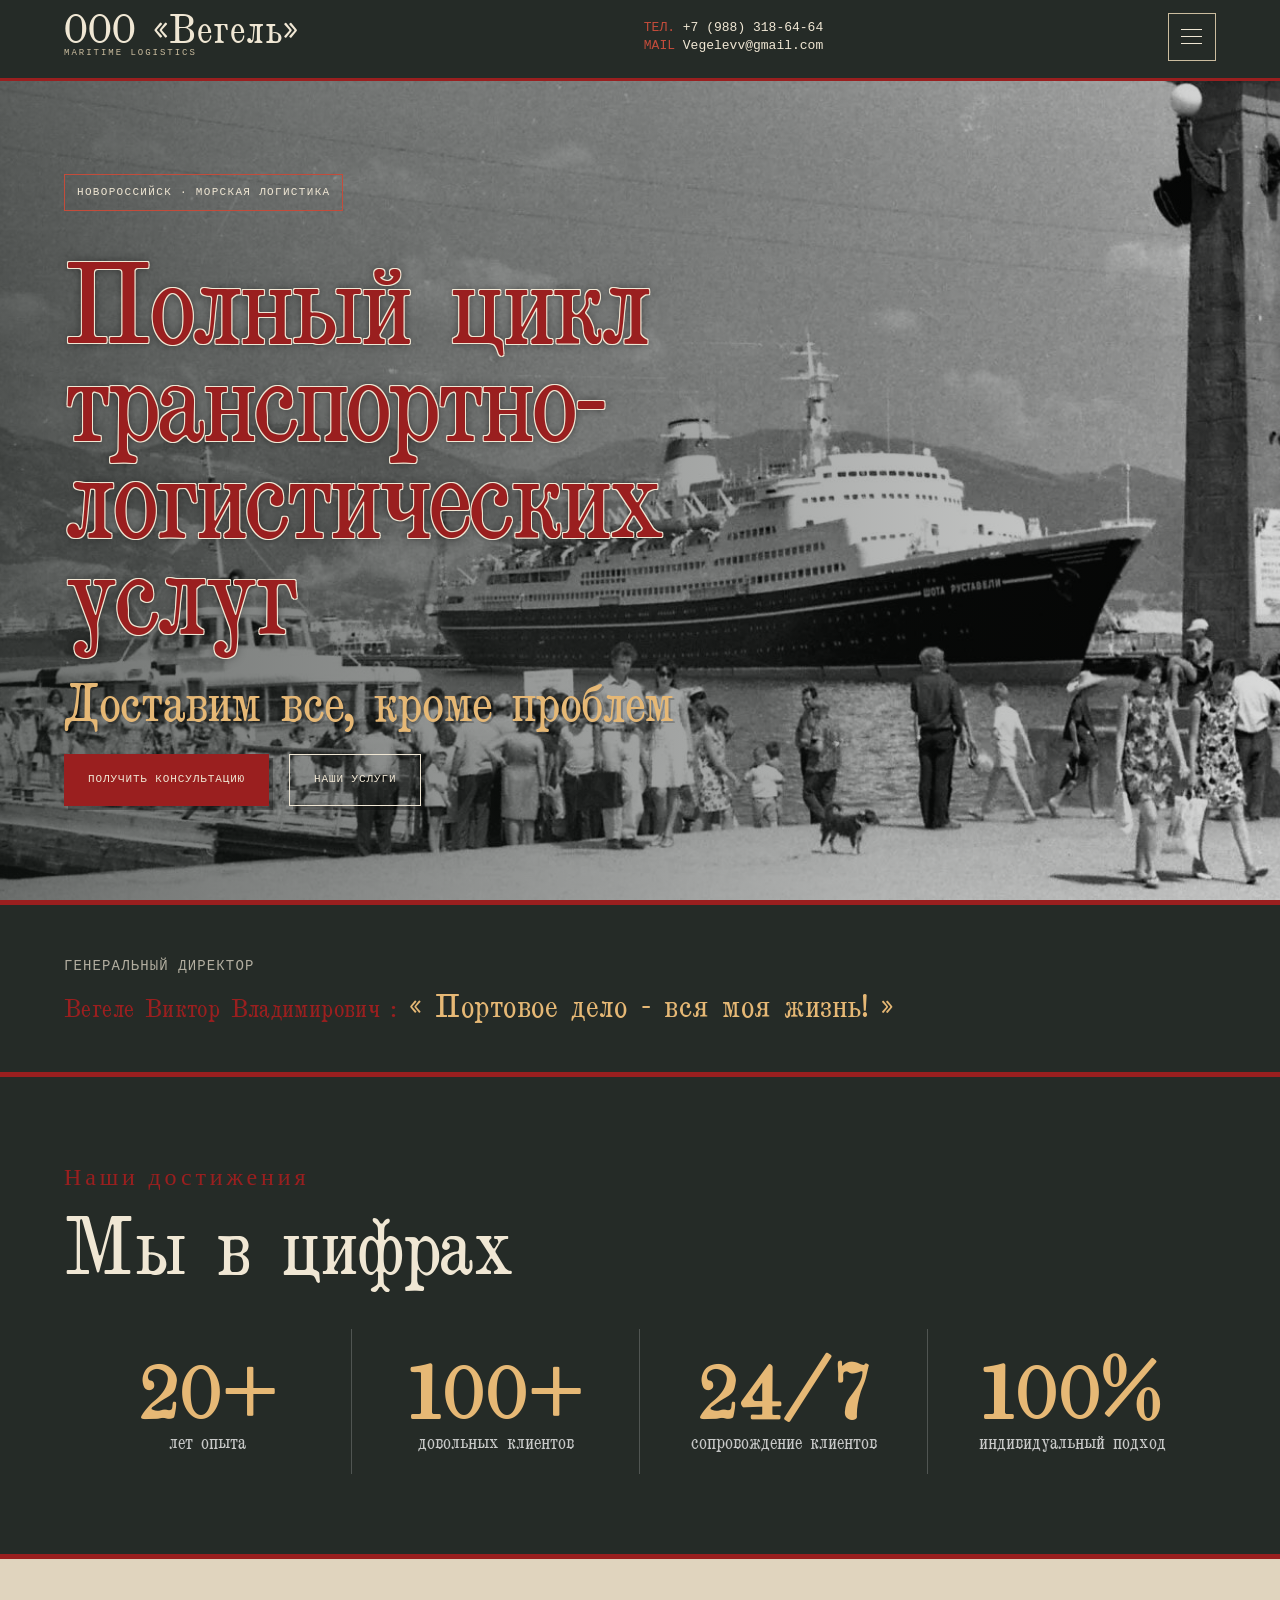
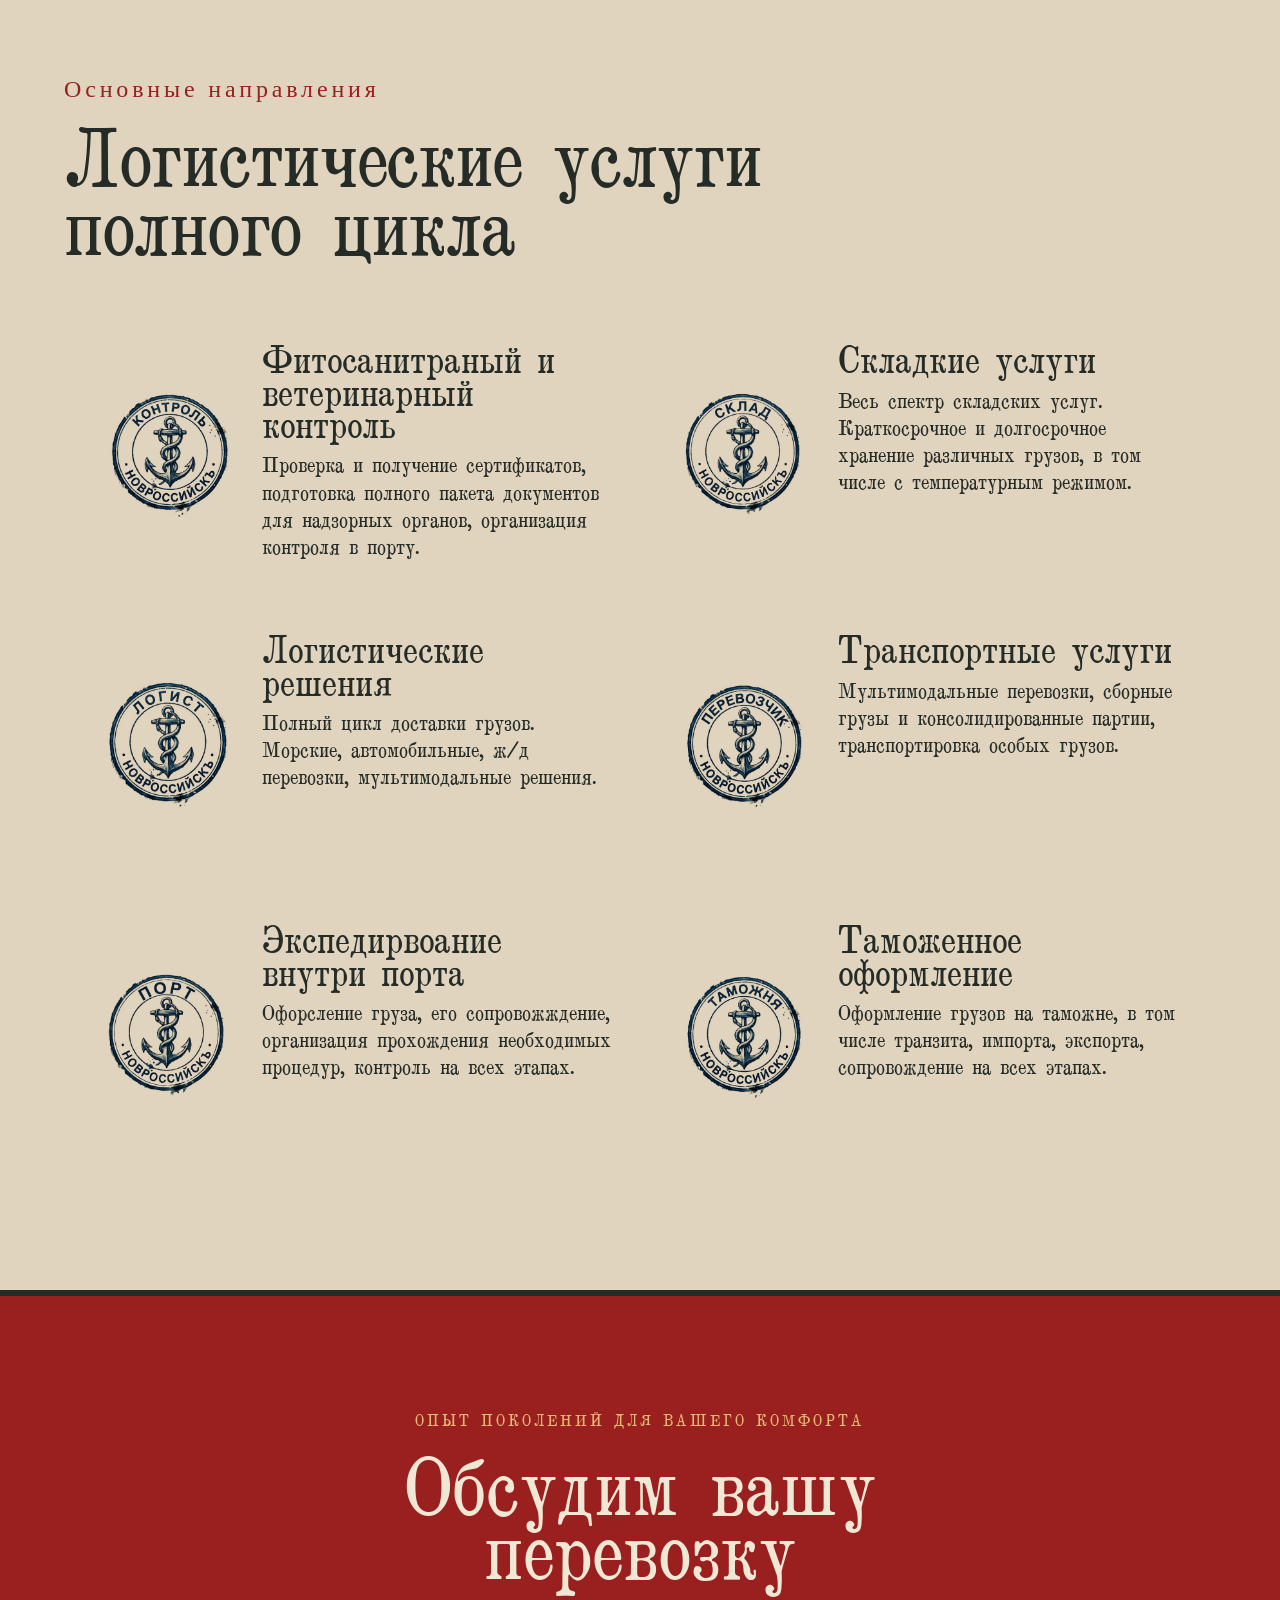
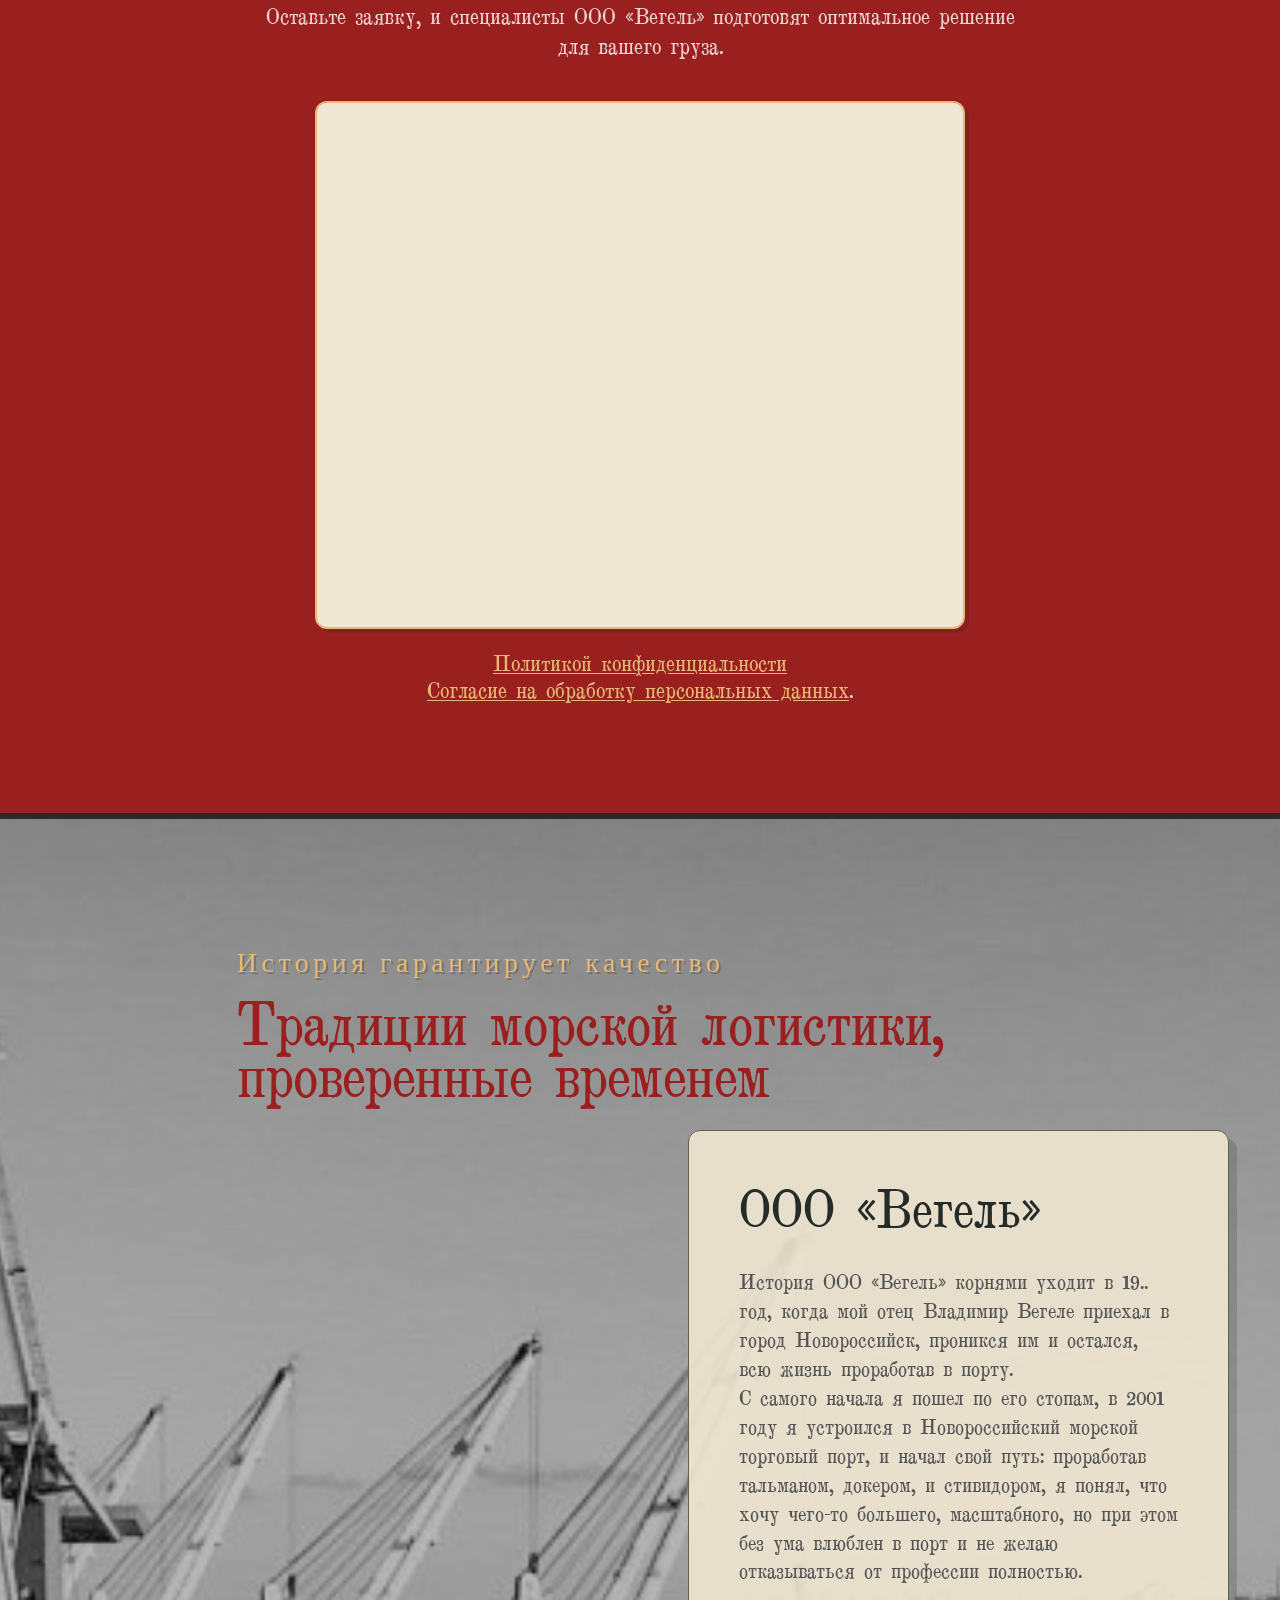
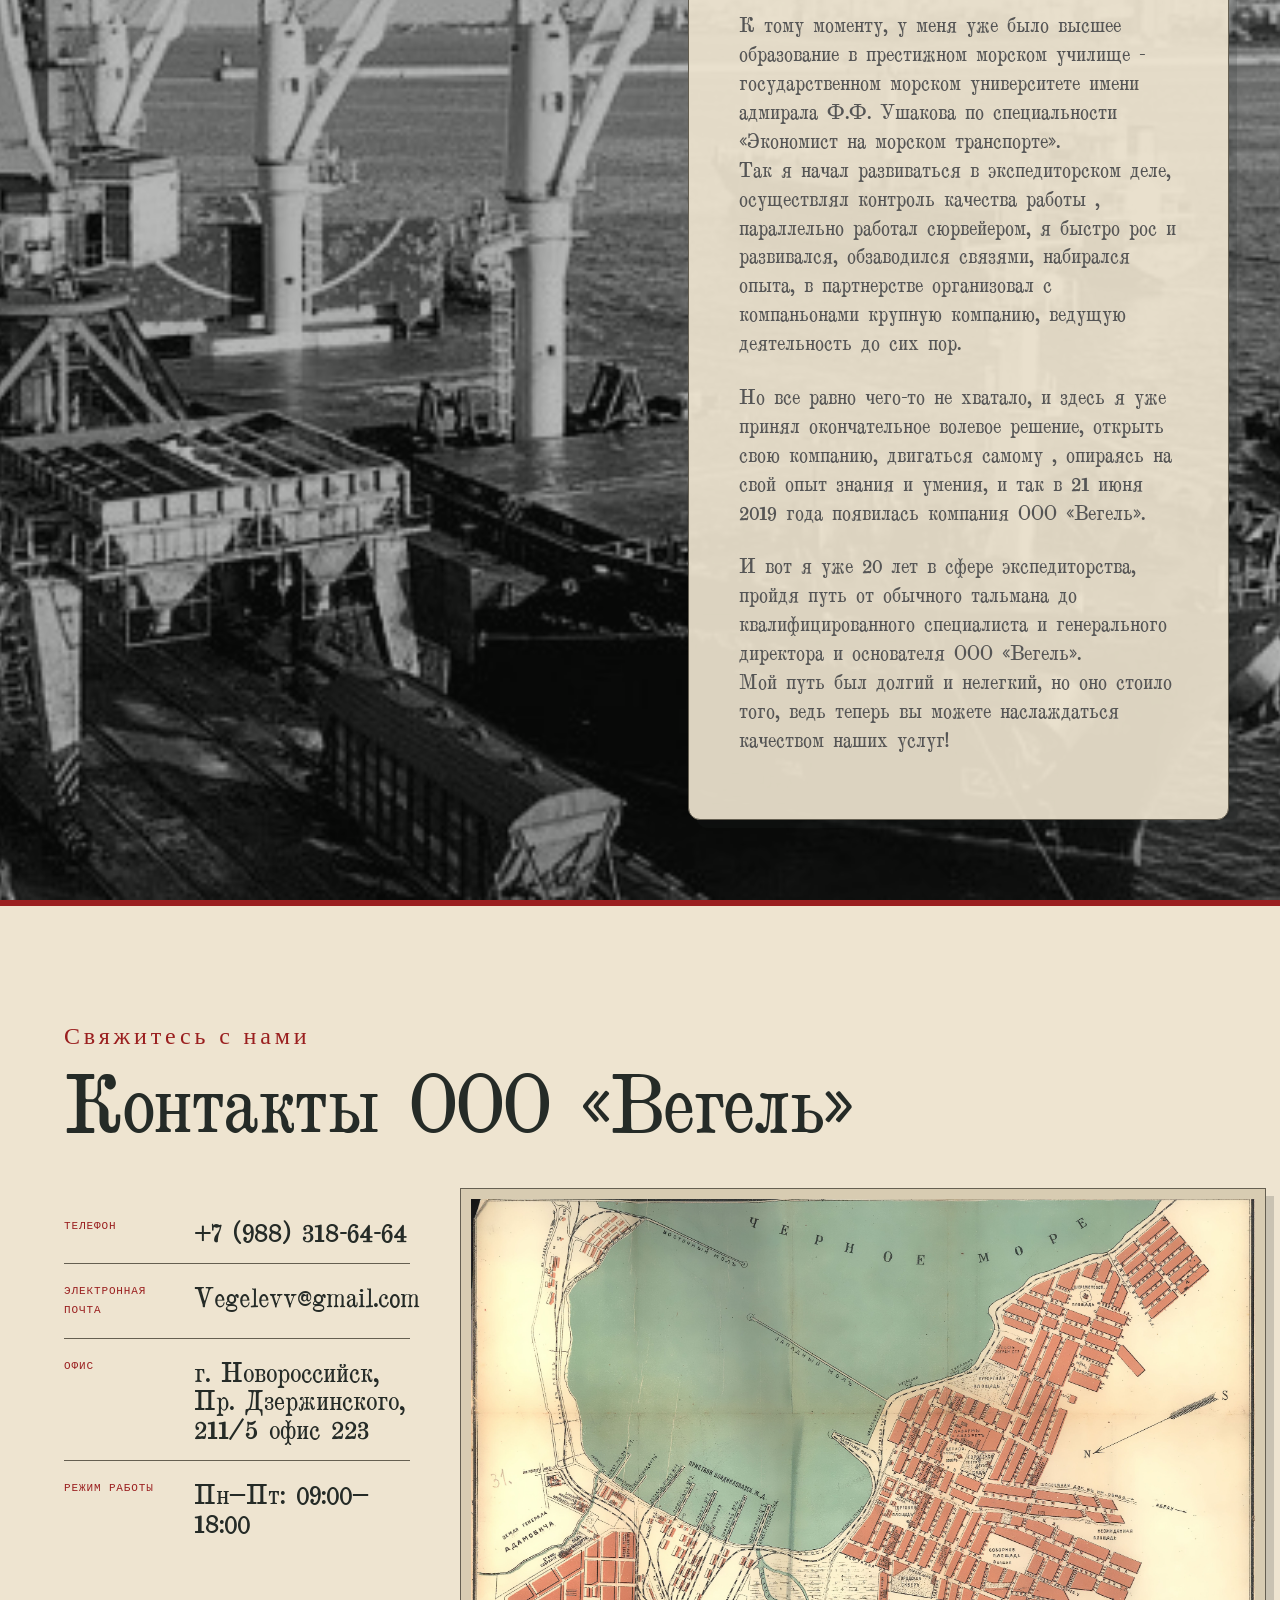
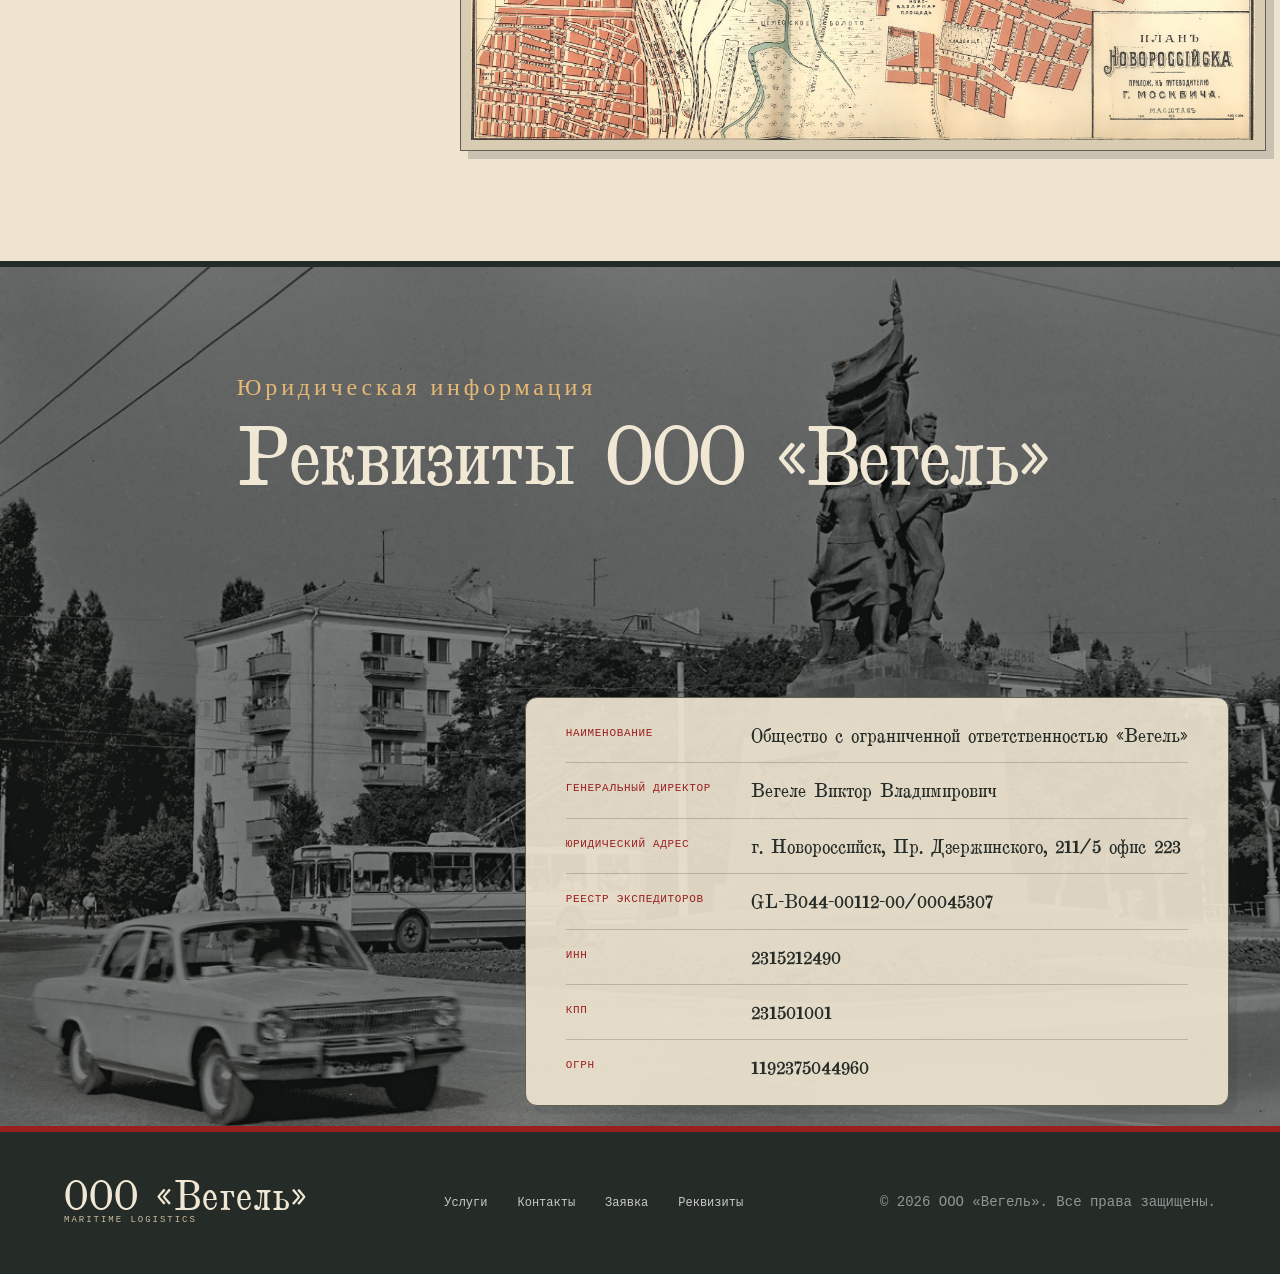
==== commit c5770beb: "3008 1940 тяжело" ====
--- a/index.html
+++ b/index.html
@@ -14,9 +14,6 @@
 <body class="home-page">
 
 <!-- ===================== -->
-
-
-<!-- ===================== -->
 <!-- HEADER -->
 <!-- ===================== -->
 <header class="header">
@@ -25,27 +22,24 @@
             <span class="logo-title">ООО «Вегель»</span>
             <span class="logo-subtitle">Maritime Logistics</span>
         </a>
+        <div class="header-contacts">
+            <a href="tel:+79883186464">+7 (988) 318-64-64</a>
+            <a href="mailto:Vegelevv@gmail.com">Vegelevv@gmail.com</a>
+        </div>
         <div class="menu-wrapper">
-            <button class="menu-toggle" type="button" aria-label="Открыть меню" aria-expanded="false" aria-controls="site-menu"><span class="menu-icon" aria-hidden="true"></span></button>
+            <button class="menu-toggle" type="button" aria-label="Открыть меню" aria-expanded="false" aria-controls="site-menu">
+                <span class="menu-icon" aria-hidden="true"></span>
+            </button>
             <nav class="nav" id="site-menu" aria-label="Основная навигация">
-                <a href="/">Главная</a>
-                <a href="/services/">Услуги</a>
-                <a href="/transport/">Транспортные услуги</a>
-                <a href="/customs/">Таможенное оформление</a>
-                <a href="/company/">О компании</a>
-                <a href="/contacts/">Контакты</a>
+                <a href="#">Главная</a>
+                <a href="#services">Услуги</a>
+                <a href="#contacts">Контакты</a>
+                <a href="#cta">Оставить заявку</a>
+                <a href="#about">О компании</a>
+                <a href="#requisites">Реквизиты</a>
                 <a class="nav-call" href="tel:+79883186464">Позвонить: +7 (988) 318-64-64</a>
             </nav>
         </div>
-        <div class="header-contacts">
-            <a href="tel:+79883186464">+7 (988) 318-64-64</a>
-            <a href="mailto:info@vegel.ru">Vegelevv@gmail.com   </a>
-        </div>
-        <button class="burger" type="button" aria-label="Открыть меню" aria-expanded="false" aria-controls="site-menu">
-            <span></span>
-            <span></span>
-            <span></span>
-        </button>
     </div>
 </header>
 <!-- ===================== END HEADER ===================== -->
@@ -139,7 +133,7 @@
                 </div>
                 <div class="service-content">
                     <h3>Складкие услуги</h3>
-                    <p>Весь спектор складских услуг. Краткосрочное и долгосрочное хранение различных грузов, в том числе с температурным режимом.</p>
+                    <p>Весь спектр складских услуг. Краткосрочное и долгосрочное хранение различных грузов, в том числе с температурным режимом.</p>
                 </div>
             </article>
             <article class="service-card">
@@ -175,7 +169,7 @@
                 </div>
                 <div class="service-content">
                     <h3>Таможенное оформление</h3>
-                    <p>Оформление грузов на таможне и сопровождение на всех этапах.</p>
+                    <p>Оформление грузов на таможне, в том числе транзита, импорта, экспорта, сопровождение на всех этапах.</p>
                 </div>
             </article>
         </div>
@@ -185,7 +179,7 @@
 <!-- ===================== -->
 <!-- CTA -->
 <!-- ===================== -->
-<section class="cta">
+<section class="cta" id="cta">
     <div class="cta-overlay"></div>
     <div class="container">
         <div class="cta-content">
@@ -193,7 +187,7 @@
             <h2>Обсудим вашу перевозку</h2>
             <p>Оставьте заявку, и специалисты ООО «Вегель» подготовят оптимальное решение для вашего груза.</p>
             
-                        <!-- ВСТАВКА ФОРМЫ -->
+            <!-- ВСТАВКА ФОРМЫ -->
             <div class="cta-form-wrapper">
                 <div class="cta-form-container">
                     <script src="https://forms.yandex.ru/_static/embed.js"></script>
@@ -233,19 +227,18 @@
             <h2>Традиции морской логистики, проверенные временем</h2>
         </div>
         <div class="about-wrapper">
-            <div class="about-image">
-                <img src="img/about.jpg" alt="Порт Новороссийска">
-            </div>
+            <!-- Левая колонка – пустая (для отступа) -->
+            <div class="about-image"></div>
+            <!-- Правая колонка – текст в полупрозрачном блоке -->
             <div class="about-text">
                 <h3>ООО «Вегель»</h3>
                 <p>История ООО «Вегель» корнями уходит в 19.. год, когда мой отец Владимир Вегеле приехал в город Новороссийск, проникся им и остался, всю жизнь проработав в порту. <br>
-                С самого начала я пошел по его стопам, в 2001 году я устроился в Новороссийский морской торговый порт, и начал свой путь, проработав тальманом, докером, и стивидором, я понял, что хочу чего-то большего, масштабного, но при этом без ума  влюблен в порт и не желаю отказываться от профессии полностью.</p>
+                С самого начала я пошел по его стопам, в 2001 году я устроился в Новороссийский морской торговый порт, и начал свой путь: проработав тальманом, докером, и стивидором, я понял, что хочу чего-то большего, масштабного, но при этом без ума  влюблен в порт и не желаю отказываться от профессии полностью.</p>
                 <p>К тому моменту, у меня уже было высшее образование в престижном морском училище - государственном морском университете имени адмирала Ф.Ф. Ушакова по специальности «Экономист на морском транспорте».<br>
                 Так я начал развиваться в экспедиторском деле, осуществлял контроль качества работы , параллельно работал сюрвейером, я  быстро рос и развивался, обзаводился связями, набирался опыта, в партнерстве организовал с компаньонами  крупную компанию, ведущую деятельность до сих пор.</p>
                 <p>Но все равно чего-то не хватало, и здесь я уже принял окончательное  волевое решение, открыть свою компанию, двигаться самому , опираясь на свой опыт знания и умения, и так в 21 июня 2019 года появилась компания ООО «Вегель».</p>
                 <p>И вот я уже 20 лет в сфере экспедиторства, пройдя путь  от обычного тальмана до квалифицированного специалиста и генерального директора и основателя ООО «Вегель».<br>
-                Мой путь был долгий и нелегкий, но оно стоило того, ведь теперь вы можете наслаждаться качеством наших услуг!</p>
-                <a href="#contacts" class="btn btn-primary">Связаться с нами</a>
+                Мой путь был долгий и нелегкий, но оно стоило того, ведь теперь вы можете наслаждаться качеством наших услуг!</p>   
             </div>
         </div>
     </div>
@@ -256,7 +249,7 @@
 <!-- ===================== -->
 <!-- CONTACT DETAILS (контакты) -->
 <!-- ===================== -->
-<section class="company-details" id="details">
+<section class="company-details" id="contacts">
     <div class="container">
         <div class="section-title">
             <span>Свяжитесь с нами</span>
@@ -295,7 +288,7 @@
 <!-- ===================== -->
 <!-- РЕКВИЗИТЫ -->
 <!-- ===================== -->
-<section class="requisites">
+<section class="requisites" id="requisites">
     <div class="container">
         <div class="section-title">
             <span>Юридическая информация</span>
@@ -350,10 +343,10 @@
                 <span class="logo-subtitle">Maritime Logistics</span>
             </div>
             <div class="footer-menu">
-                <a href="/company/">О компании</a>
-                <a href="/services/">Услуги</a>
-                <a href="/transport/">Транспортные услуги</a>
-                <a href="/contacts/">Контакты</a>
+                <a href="#services">Услуги</a>
+                <a href="#contacts">Контакты</a>
+                <a href="#cta">Заявка</a>
+                <a href="#requisites">Реквизиты</a>
             </div>
             <div class="footer-copy">© 2026 ООО «Вегель». Все права защищены.</div>
         </div>
--- a/css/style.css
+++ b/css/style.css
@@ -140,7 +140,7 @@
     gap: 1px;
     font-family: "PT Mono", monospace;
     line-height: 1.35;
-    text-align: right;
+    text-align: center;
 }
 .header-contacts a {
     color: #f0e7d4;
@@ -360,12 +360,11 @@
 }
 .quote-body {
     font-family: "BrokgauzEfron", "Georgia", serif;
-    font-size: clamp(22px, 2.6vw, 36px);
+    font-size: clamp(18px, 2.2vw, 32px); /* чуть меньше, чтобы влезало */
     line-height: 1.3;
     color: #f0e7d4;
-    white-space: nowrap;
-    overflow: hidden;
-    text-overflow: ellipsis;
+    white-space: nowrap;              /* одна строка */
+    overflow: visible;                /* не обрезаем */
     max-width: 850px;
     margin-left: 0;
     margin-right: auto;
@@ -390,6 +389,8 @@
     background: #252b27;
     padding: 80px 0;
     color: #f0e7d4;
+    border-bottom: 5px solid #9a1f1f;  /* ← красная снизу */
+
 }
 .numbers .section-title h2 { color: #f0e7d4; }
 .numbers-grid {
@@ -445,9 +446,19 @@
     border-radius: 0;
     box-shadow: none;
     display: flex;
-    align-items: center;
+    align-items: flex-start;   /* ← теперь элементы прижаты к верху */
     gap: 20px;
     transition: var(--transition);
+}
+
+.service-photo {
+    flex: 0 0 150px;
+    width: 150px;
+    height: 150px;
+    border-radius: 50%;
+    overflow: hidden;
+    background: #e0d4be;
+    align-self: center;        /* ← картинка остаётся по центру */
 }
 .service-card:hover { transform: none; box-shadow: none; border-color: #e0d4be; }
 .service-photo {
@@ -474,7 +485,7 @@
 .service-card h3 {
     font-family: "BrokgauzEfron", Georgia, serif !important;
     font-weight: 400;
-    font-size: 33px;
+    font-size: 30px;
     line-height: 1.08;
     color: #252b27;
     font-variant: small-caps;
@@ -561,34 +572,58 @@
 .cta-form-footer p { margin: 0; }
 
 /* =====================================================
-   10. ABOUT
+   10. ABOUT (фон – изображение покрывает секцию, текст справа)
    ===================================================== */
 .about {
-    padding: 120px 0;
-    background: var(--paper-light);
-}
+    padding: 80px 0;
+    background-image: url("../images/about.jpg");
+    background-size: cover;
+    background-position: center;
+    background-repeat: no-repeat;
+    background-color: #d8ccb2;
+    position: relative;
+    border-bottom: 6px solid #9a1f1f;    /* нижняя – красная */
+}
+
+.about::before {
+    content: "";
+    position: absolute;
+    inset: 0;
+    background: rgba(20, 25, 22, 0.3);
+    z-index: 1;
+}
+
+.about .container {
+    position: relative;
+    z-index: 2;
+    width: 100%;
+    max-width: none;
+    padding-left: 18.5%;
+    padding-right: 4%;
+}
+
 .about-wrapper {
     display: grid;
-    grid-template-columns: 1fr 1fr;
-    gap: 80px;
-    align-items: center;
-}
-.about-image { position: relative; }
-.about-image::before {
-    content: "";
-    position: absolute;
+    grid-template-columns: 1fr 1.2fr;
+    gap: 0px;
+    align-items: start;
+}
+
+.about-image {
+    min-height: 100%;
+}
+
+.about-text {
+    padding: 40px 50px;
+    background: rgba(238, 228, 208, 0.92);
+    border: 1px solid #655f51;
+    box-shadow: 8px 8px 0 rgba(37,43,39,.18);
+    border-radius: 12px;
+    margin-left: 0;
+    max-width: 100%;
     width: 100%;
-    height: 100%;
-    border: 1px solid #9a1f1f;
-    left: -20px;
-    top: -20px;
-    z-index: -1;
-}
-.about-image img {
-    width: 100%;
-    height: 600px;
-    object-fit: cover;
-}
+}
+
 .about-text h3 {
     font-family: "BrokgauzEfron", Georgia, serif !important;
     font-weight: 400;
@@ -597,16 +632,42 @@
     font-variant: small-caps;
     margin-bottom: 25px;
 }
+
 .about-text p {
     margin-bottom: 25px;
     color: #555;
     font-size: 17px;
-}
-.about-text .btn-primary { color: #f0e7d4; }
-
-/* Уменьшаем заголовок в секции ABOUT */
+    line-height: 1.7;
+}
+
+.about-text .btn-primary {
+    background: #9a1f1f;
+    color: #f0e7d4;
+    box-shadow: 4px 4px 0 rgba(0,0,0,0.3);
+}
+.about-text .btn-primary:hover {
+    background: #c34c3b;
+}
+
+.about .section-title {
+    max-width: 850px;
+    margin-left: 0;
+    margin-right: auto;
+    margin-bottom: 30px;
+    margin-top: 40px;
+}
+.about .section-title span {
+    color: #e6b875;
+    text-shadow: 2px 2px 0 rgba(0,0,0,0.2);
+    font-size: 28px;
+    letter-spacing: .16em;
+}
 .about .section-title h2 {
+    color: #9a1f1f;
     font-size: clamp(34px, 4vw, 48px);
+    line-height: 1.08;
+    font-variant: small-caps;
+    letter-spacing: -.02em;
 }
 
 /* =====================================================
@@ -679,26 +740,72 @@
 }
 
 /* =====================================================
-   12. REQUISITES (реквизиты – центрированные)
+   12. REQUISITES — без фиксированной высоты, фон растягивается
    ===================================================== */
 .requisites {
-    padding: 110px 0;
-    background: var(--paper-light);
-    border-top: 6px solid #9a1f1f;
-    border-bottom: 6px solid #252b27;
-}
-.requisites .section-title h2 { color: #252b27; }
-
+    padding: 60px 0 20px 0;          /* ← убрали нижний отступ */
+    background-image: url("../images/requisites.jpg");
+    background-size: 100% 100%;    /* растягиваем изображение по всему блоку */
+    background-position: center;
+    background-repeat: no-repeat;
+    background-color: #252b27;
+    position: relative;
+    border-bottom: 6px solid #9a1f1f;
+}
+
+/* Затемнение */
+.requisites::before {
+    content: "";
+    position: absolute;
+    inset: 0;
+    background: rgba(20, 25, 22, 0.55);
+    z-index: 1;
+}
+
+    .requisites .container {
+        position: relative;
+        z-index: 2;
+        width: 100%;
+        max-width: none;
+        padding: 40px 4% 0 18.5%;      /* ← нижний отступ = 0 */
+        display: flex;
+        flex-direction: column;
+        align-items: flex-start;      /* всё по левому краю */
+    }
+
+/* Заголовок – слева сверху */
+.requisites .section-title {
+    max-width: 850px;
+    margin: 0 0 130px 0;           /* отступ снизу */
+    padding: 0;
+}
+.requisites .section-title span {
+    color: #e6b875;
+}
+.requisites .section-title h2 {
+    color: #f0e7d4;
+    white-space: nowrap;          /* в одну строку */
+}
+
+/* Обёртка списка – прижата к правому краю, но идёт после заголовка */
 .requisites-wrapper {
-    max-width: 820px;
-    margin: 0 auto;           /* центрирование */
-}
+    max-width: 1000px;
+    width: auto;
+    margin: 80px 0 0 auto;           /* прижимаем вправо */
+    padding: 0;
+    align-self: flex-end;         /* выравниваем по правому краю */
+}
+
+/* Блок с текстом – полупрозрачный, с закруглениями */
 .requisites-col {
-    padding: 30px;            /* внутренние отступы */
-    background: var(--paper);
+    padding: 10px 40px 10px 40px;
+    background: rgba(238, 228, 208, 0.92);
     border: 1px solid #655f51;
-    box-shadow: 8px 8px 0 rgba(37,43,39,.18);
-}
+    box-shadow: 8px 8px 0 rgba(37,43,39,.10);
+    border-radius: 12px;
+}
+
+/* Стили списка остаются без изменений */
 .requisites-list {
     display: grid;
     gap: 0;
@@ -710,7 +817,9 @@
     padding: 16px 0;
     border-bottom: 1px solid rgba(101,95,81,.3);
 }
-.requisites-list div:last-child { border-bottom: none; }
+.requisites-list div:last-child {
+    border-bottom: none;
+}
 .requisites-list dt {
     font-family: "PT Mono", monospace;
     font-size: 11px;
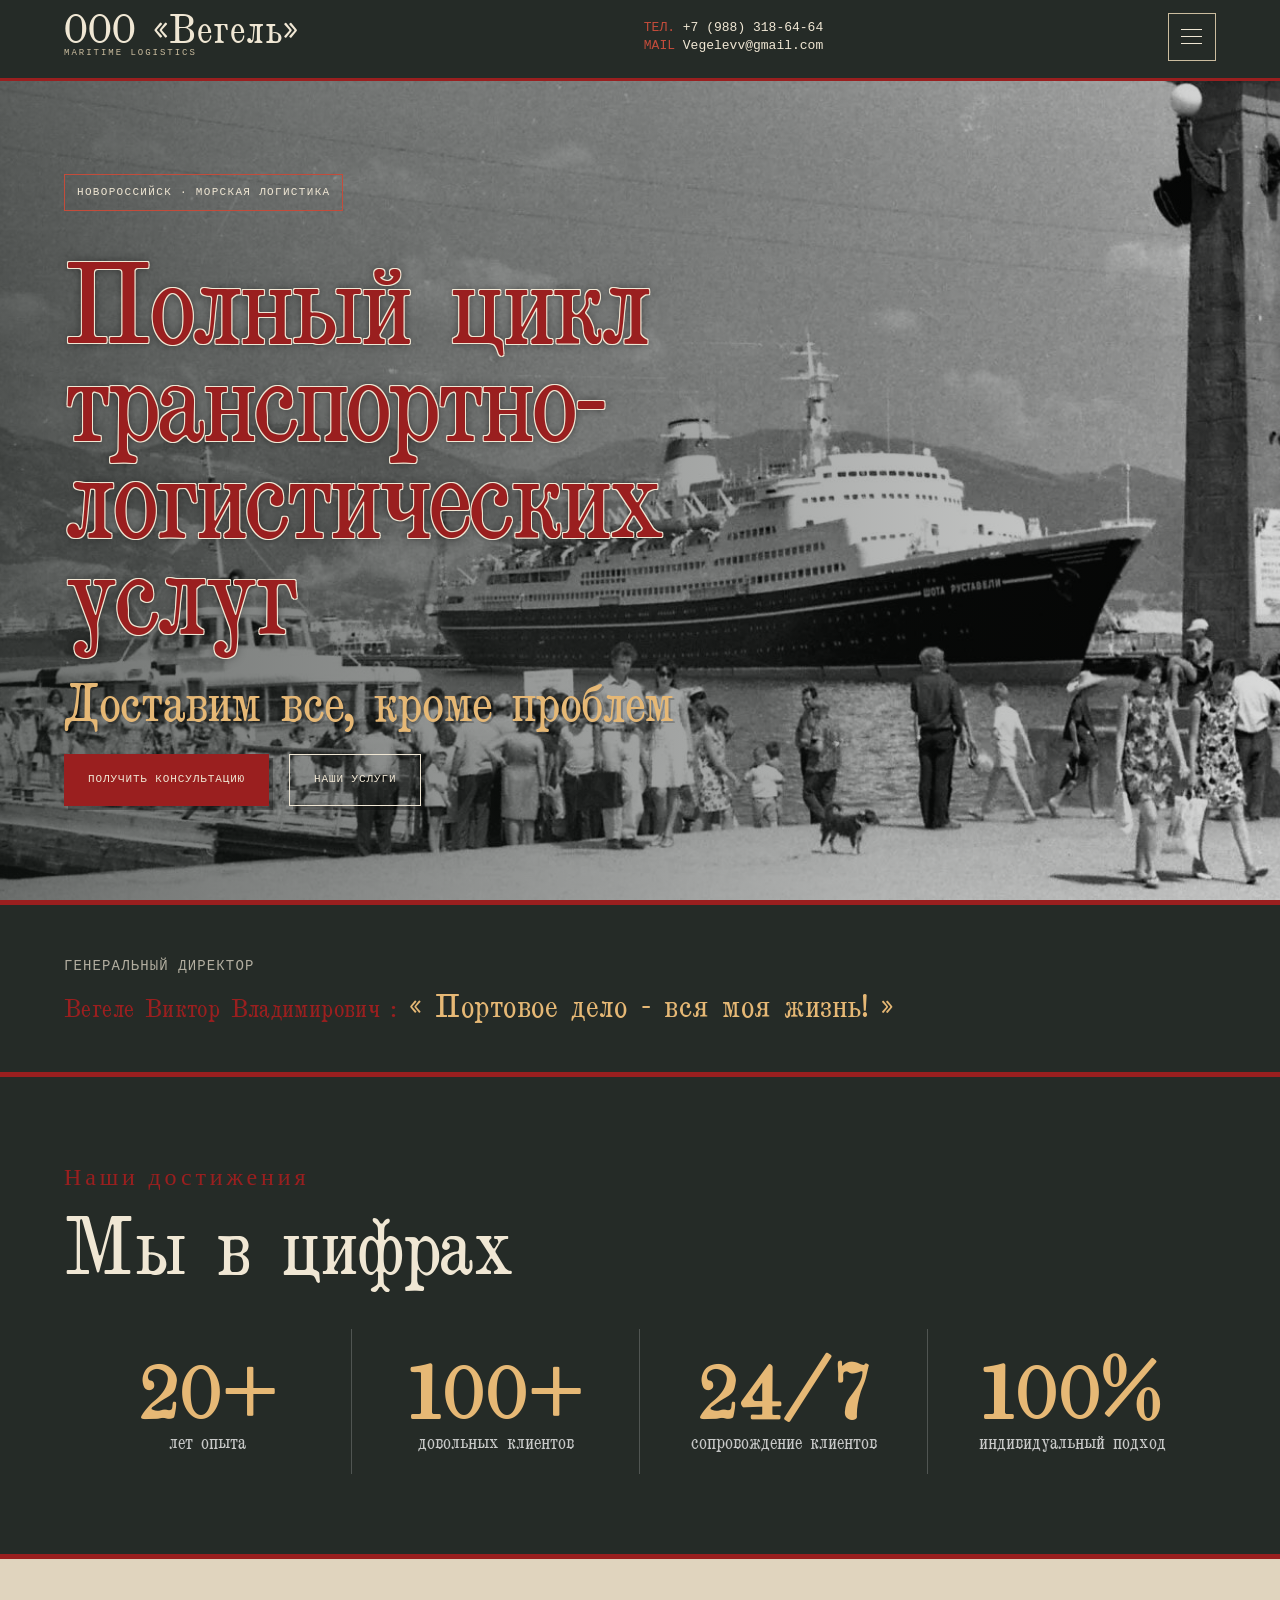
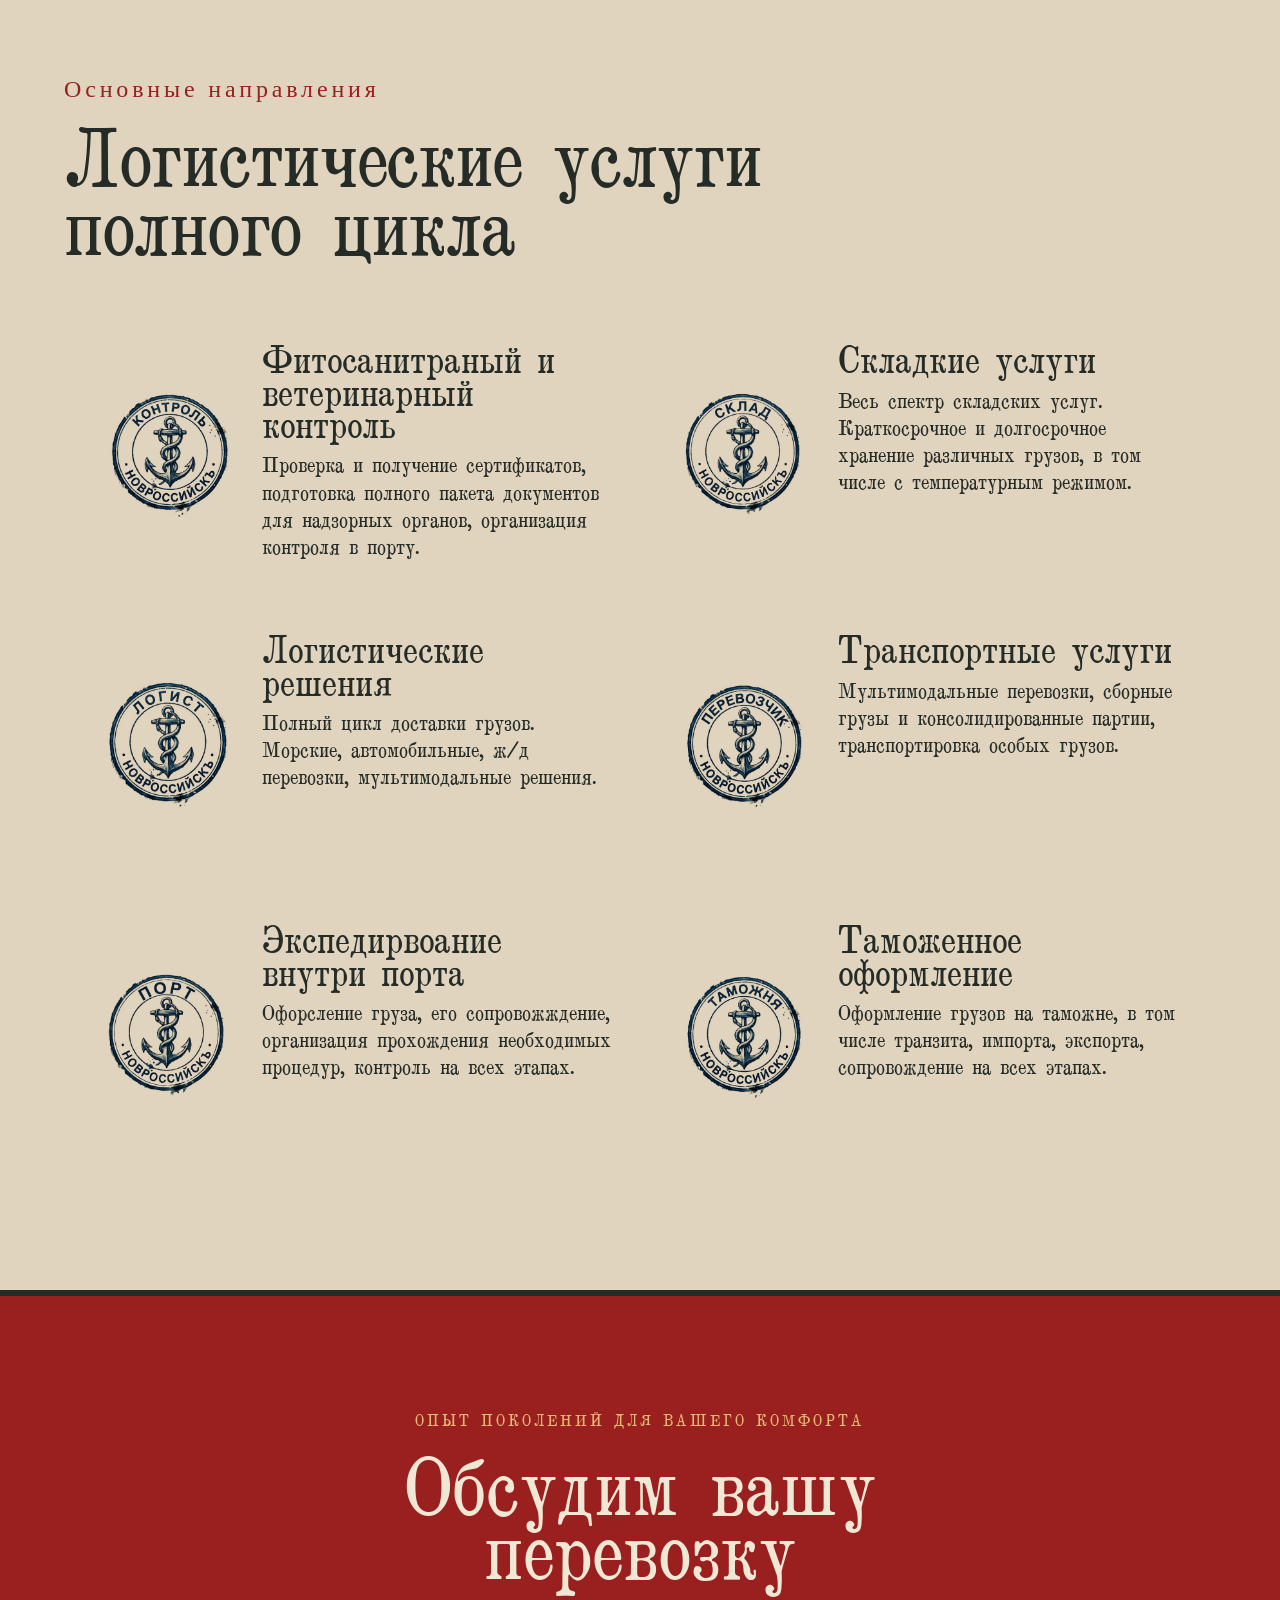
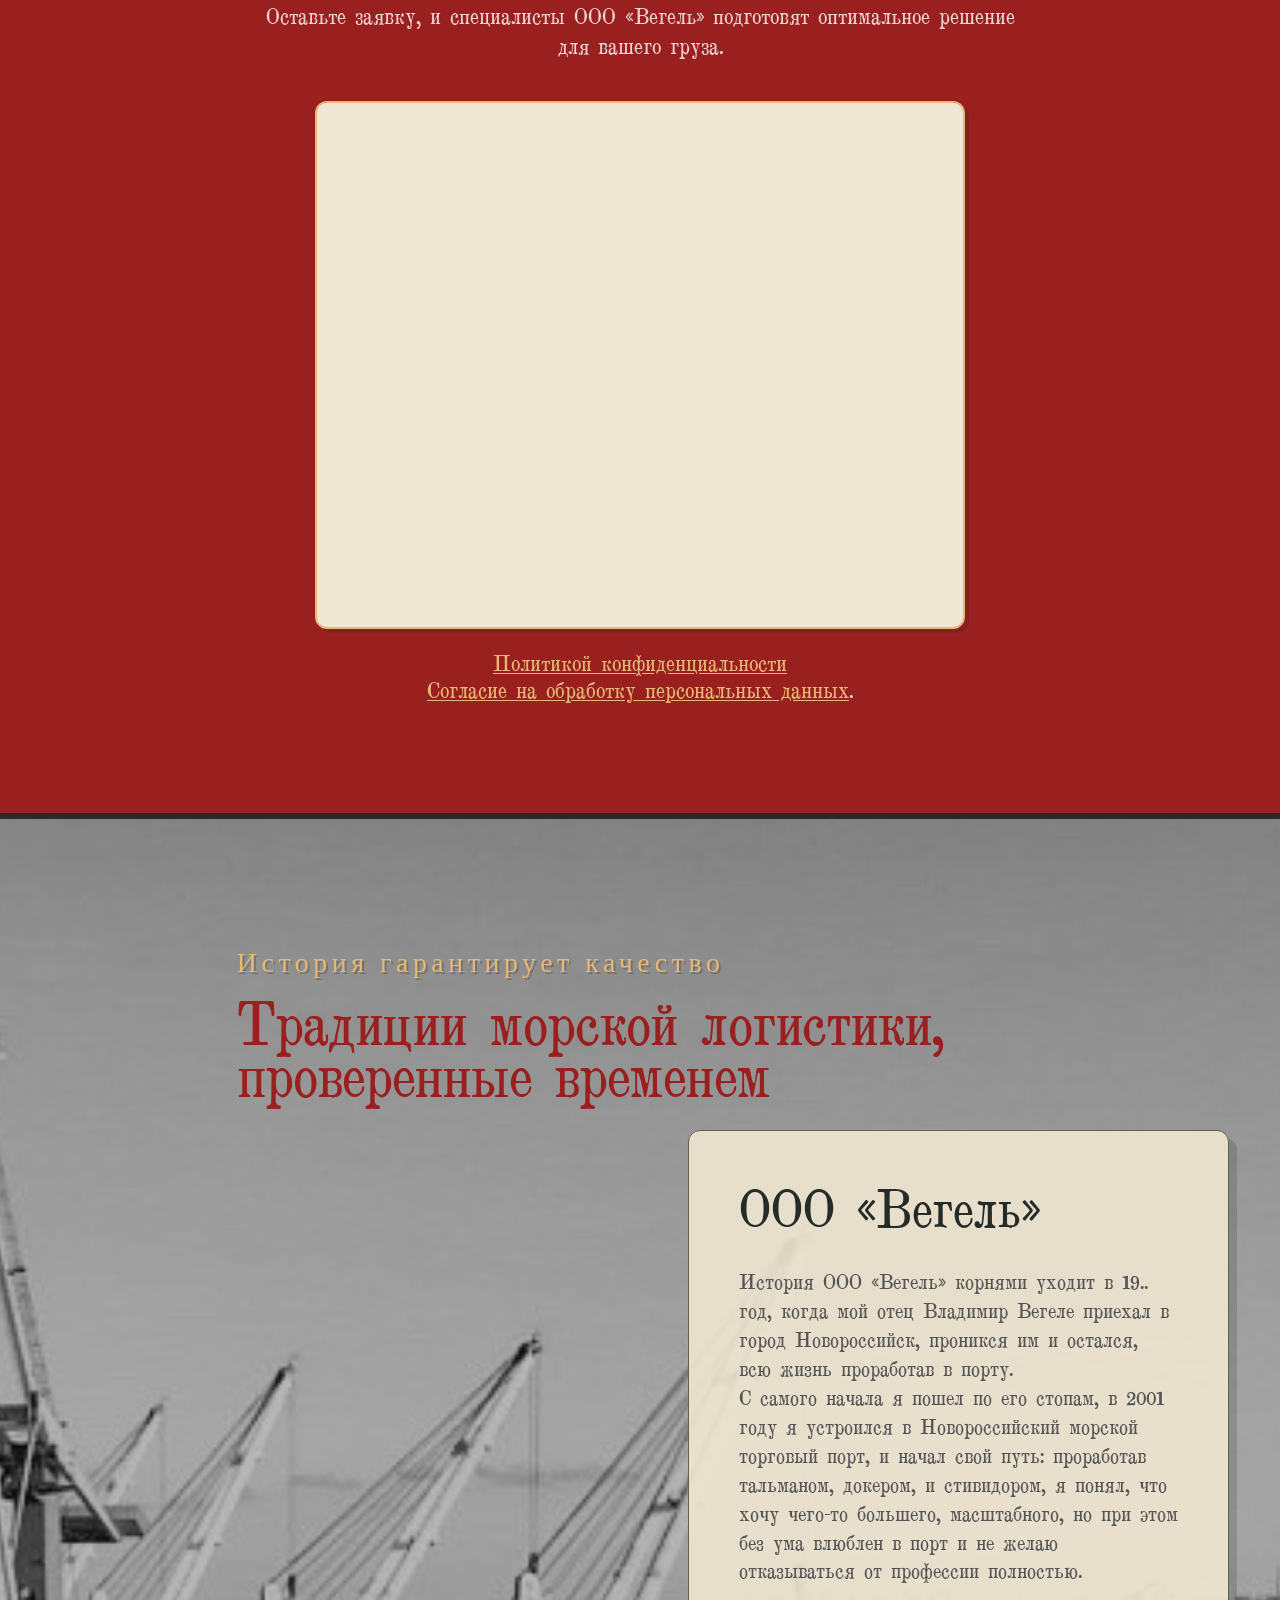
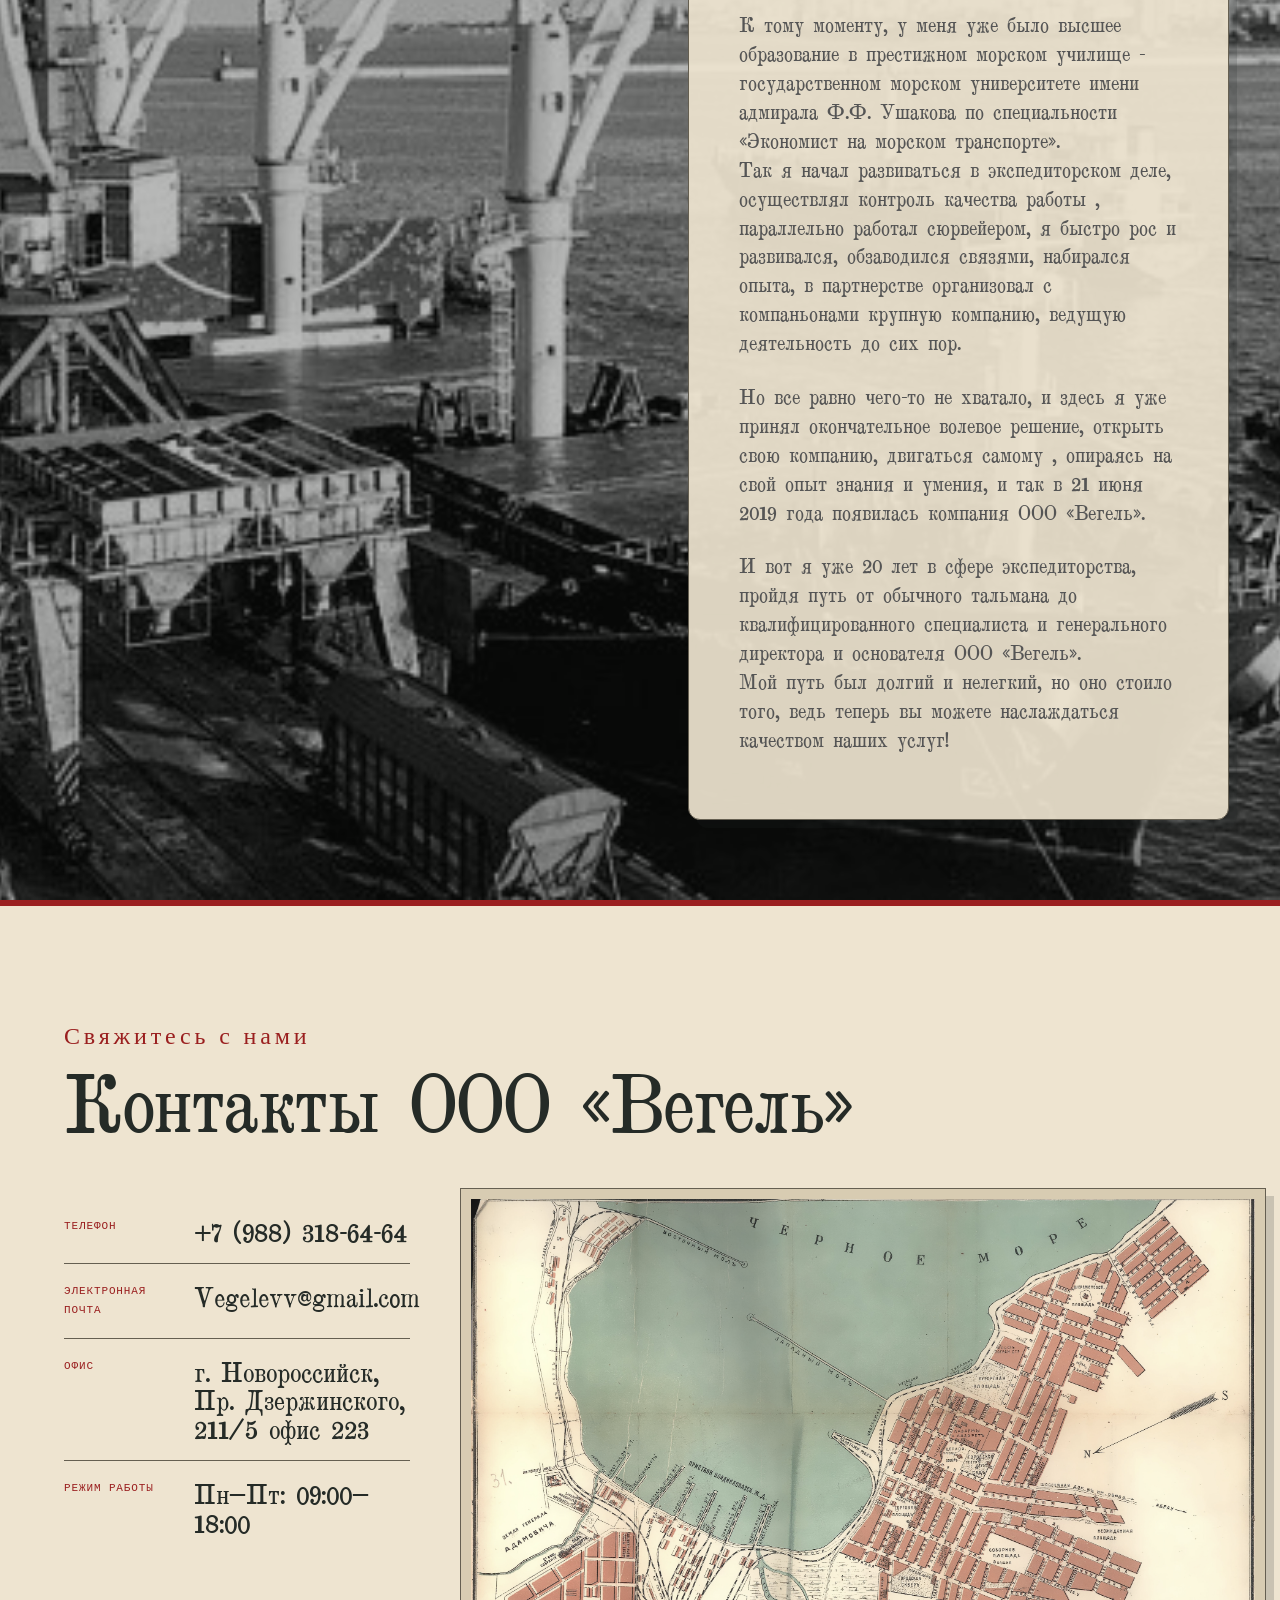
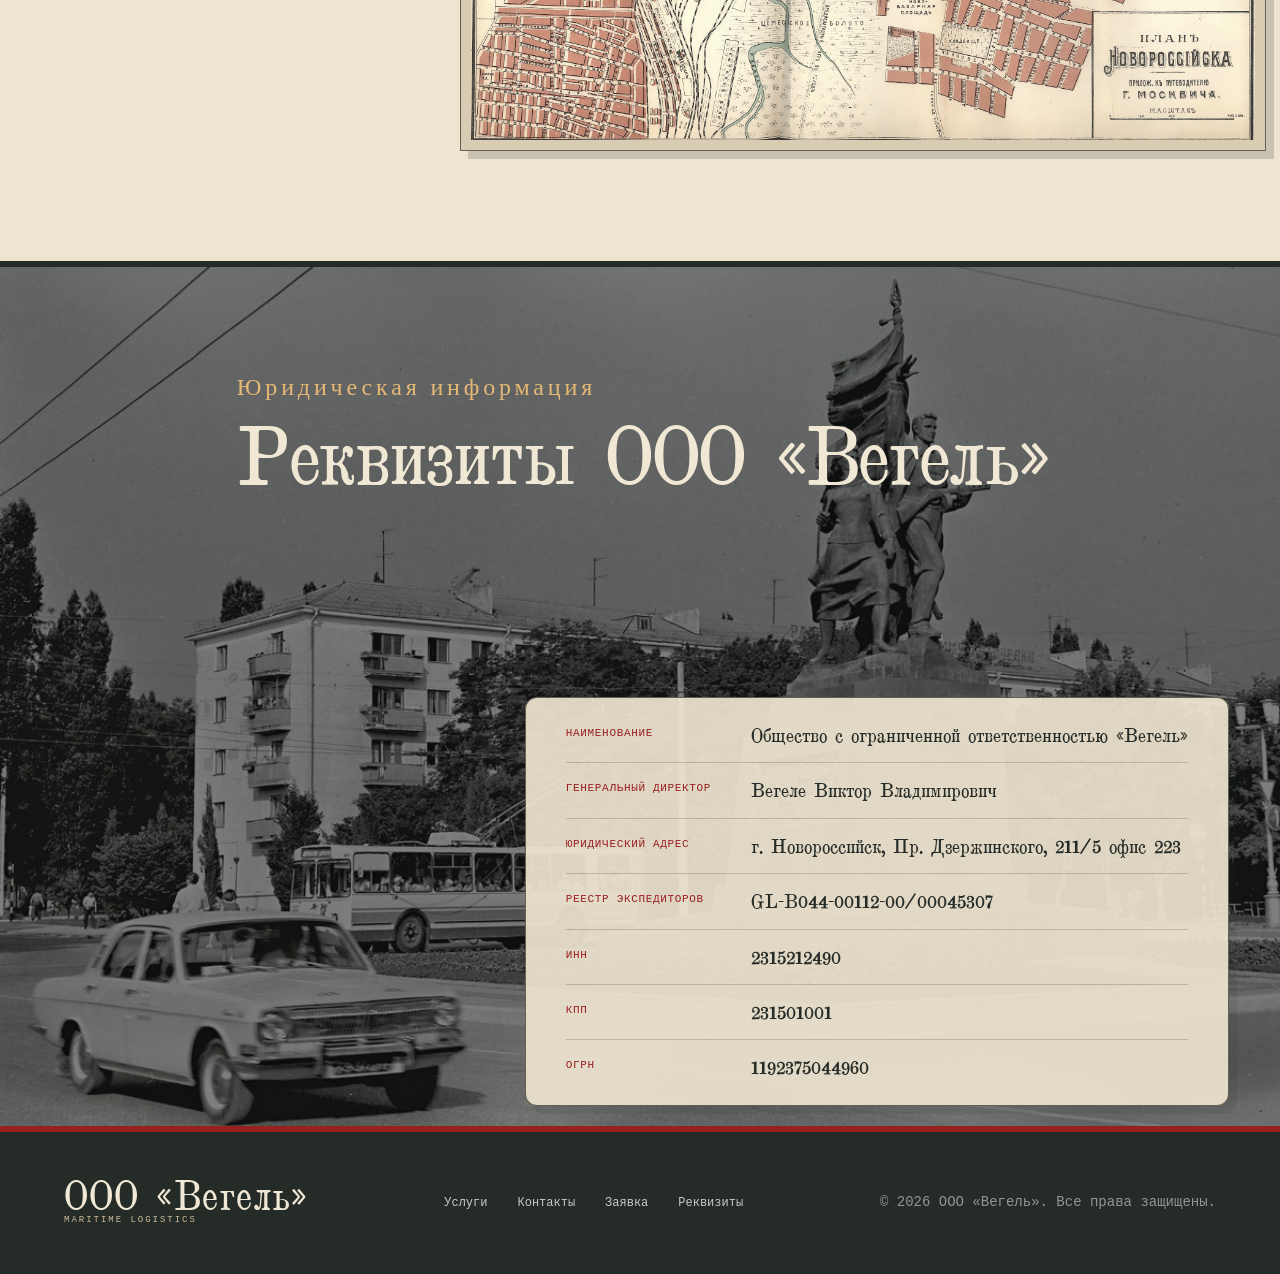
==== commit d77b3bfa: "супер ласт" ====
--- a/index.html
+++ b/index.html
@@ -54,8 +54,8 @@
         <h1>Полный цикл транспортно-логистических услуг</h1>
         <p class="hero-slogan">Доставим все, кроме проблем</p>  
         <div class="hero-buttons">
-            <a href="/contacts/" class="btn btn-primary">Получить консультацию</a>
-            <a href="/services/" class="btn btn-secondary">Наши услуги</a>
+            <a href="#cta" class="btn btn-primary">Получить консультацию</a>
+            <a href="#services" class="btn btn-secondary">Наши услуги</a>
         </div>
     </div>
 </section>
--- a/css/style.css
+++ b/css/style.css
@@ -737,6 +737,8 @@
     height: 100%;
     object-fit: cover;
     display: block;
+    filter: saturate(0.7);  /* ← добавьте эту строку */
+
 }
 
 /* =====================================================
